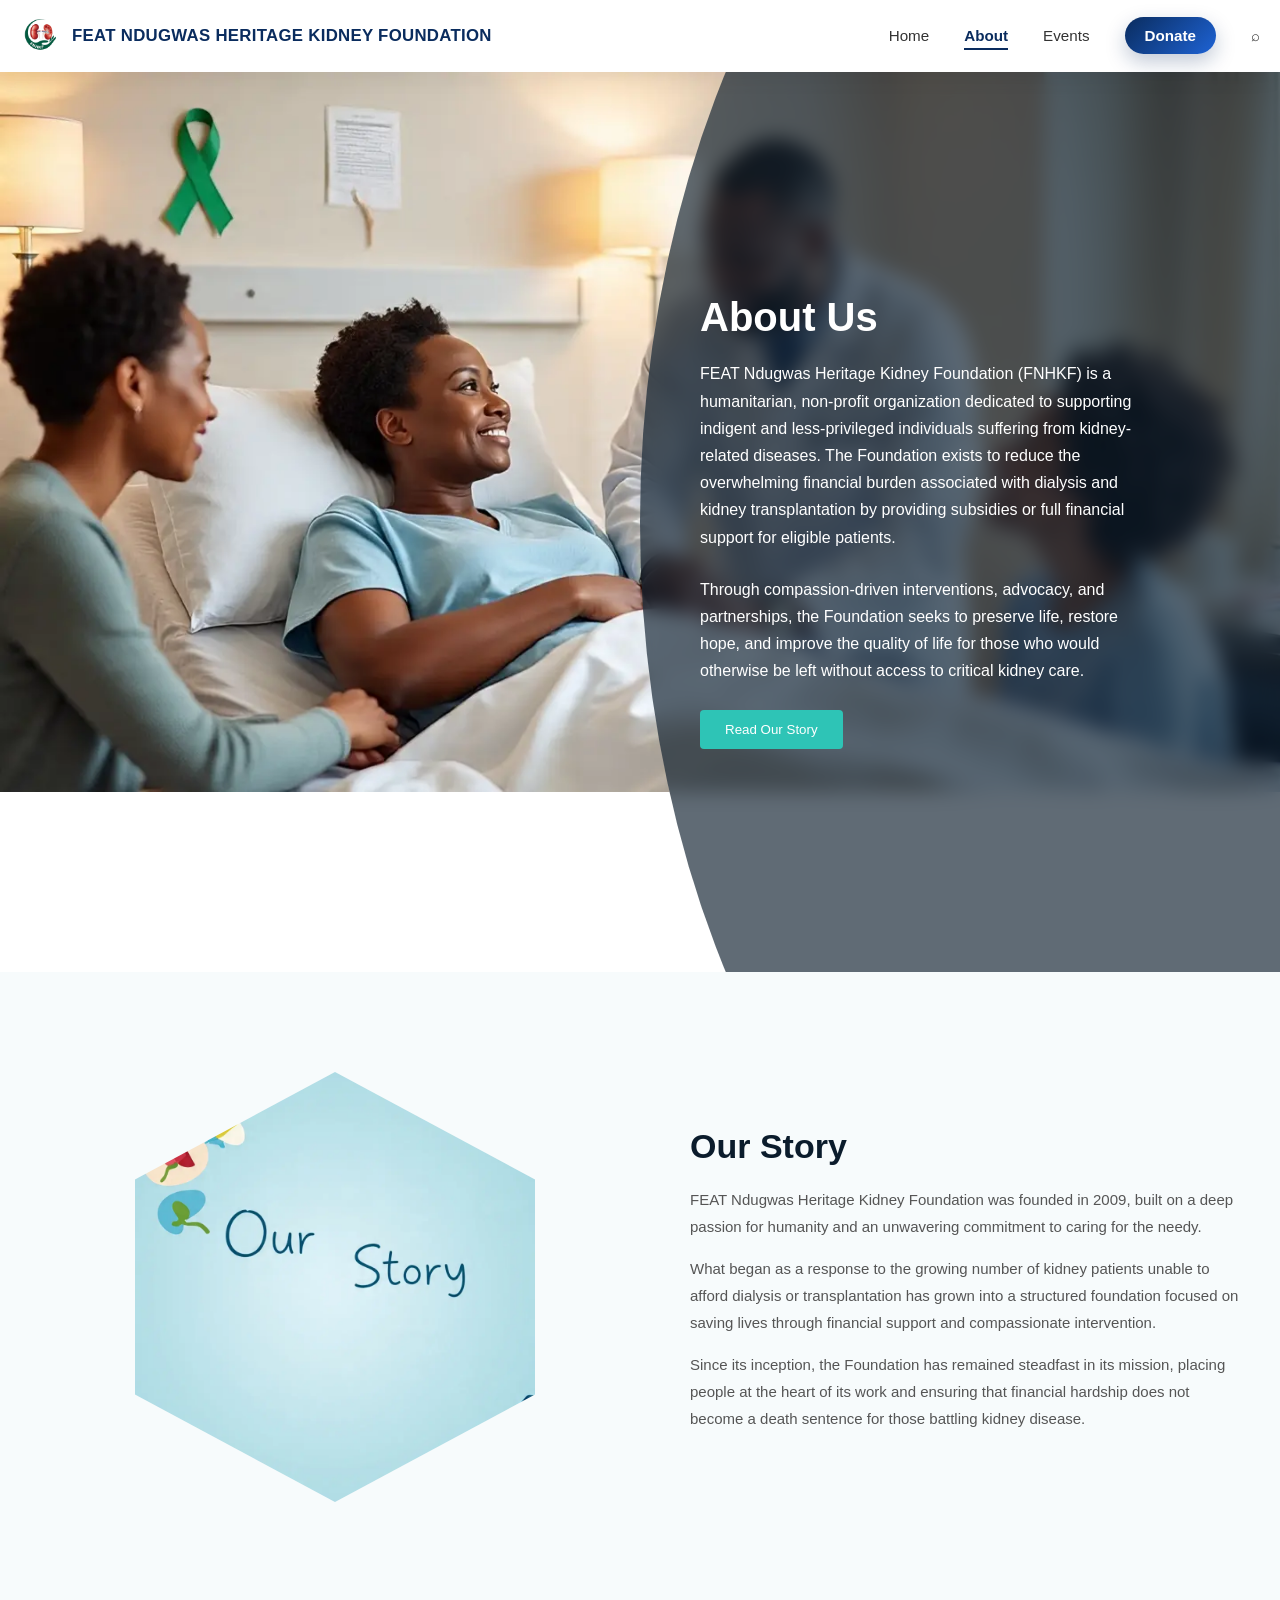
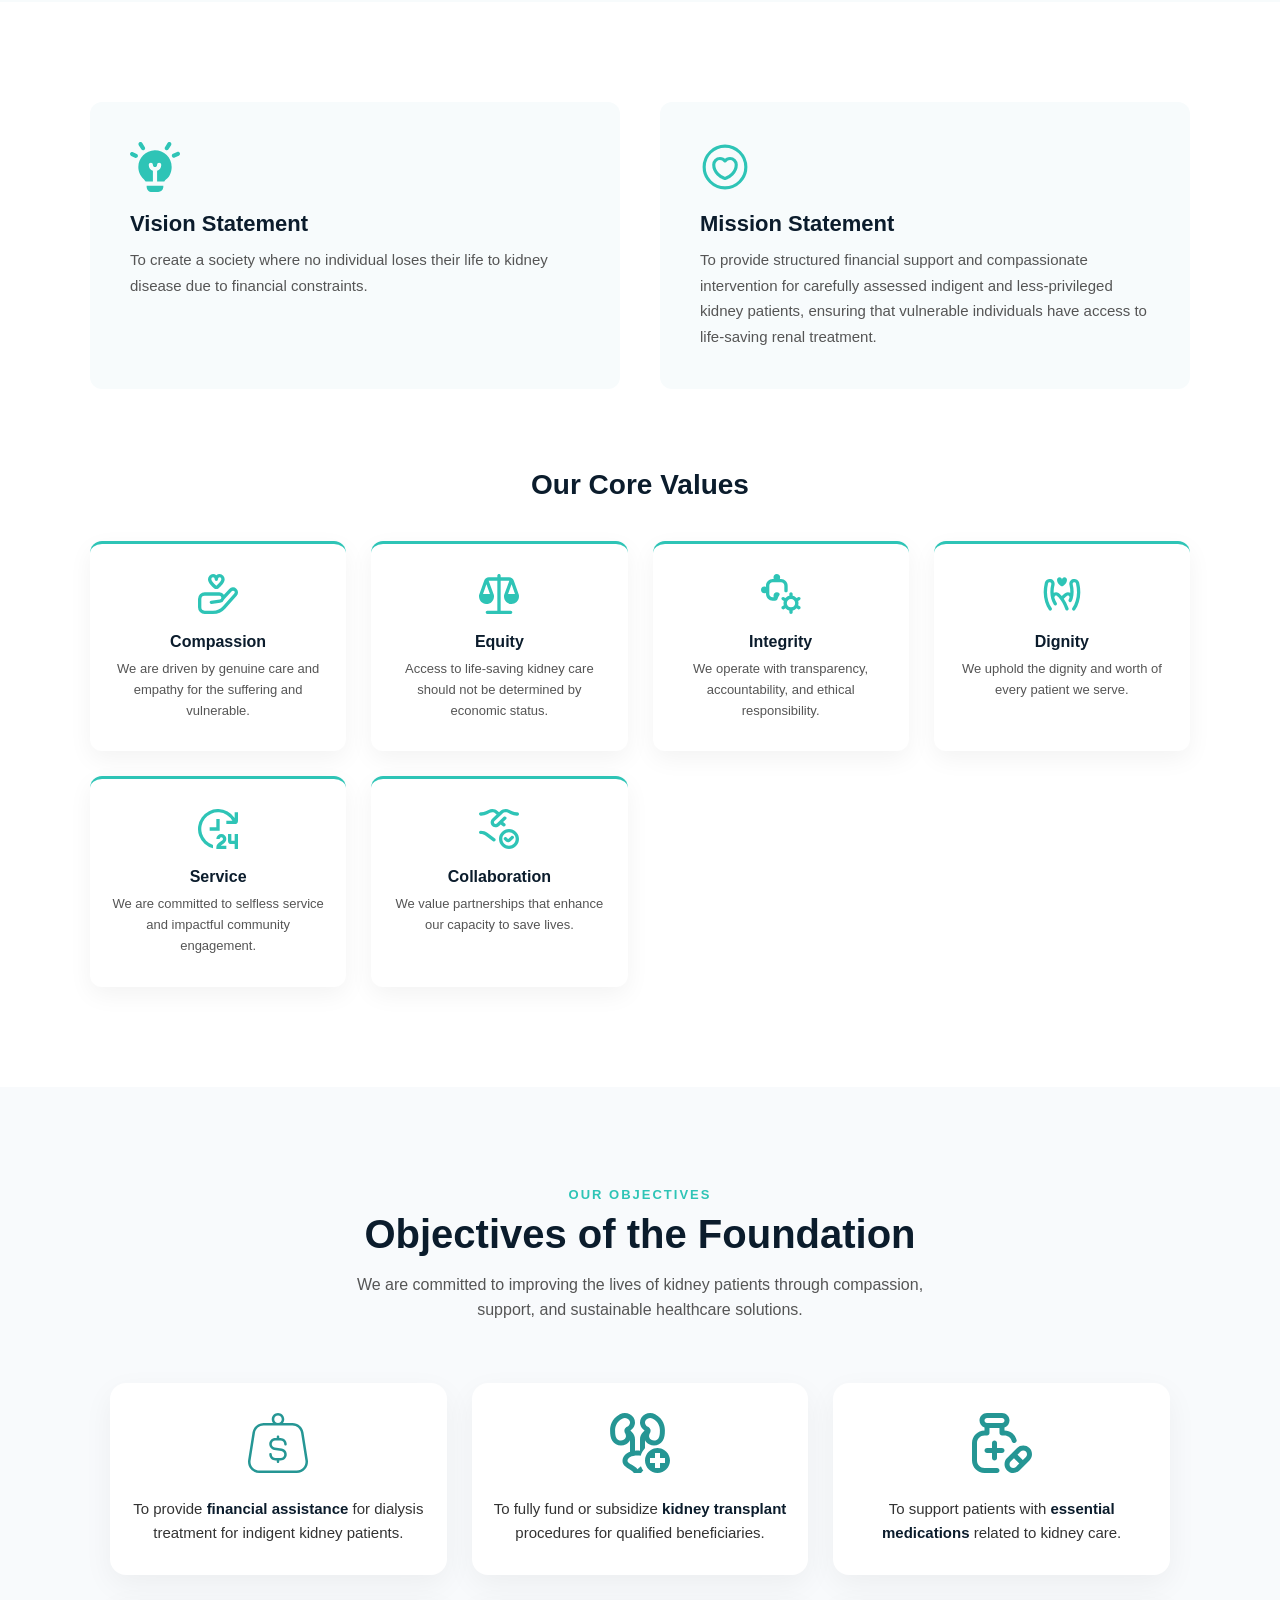
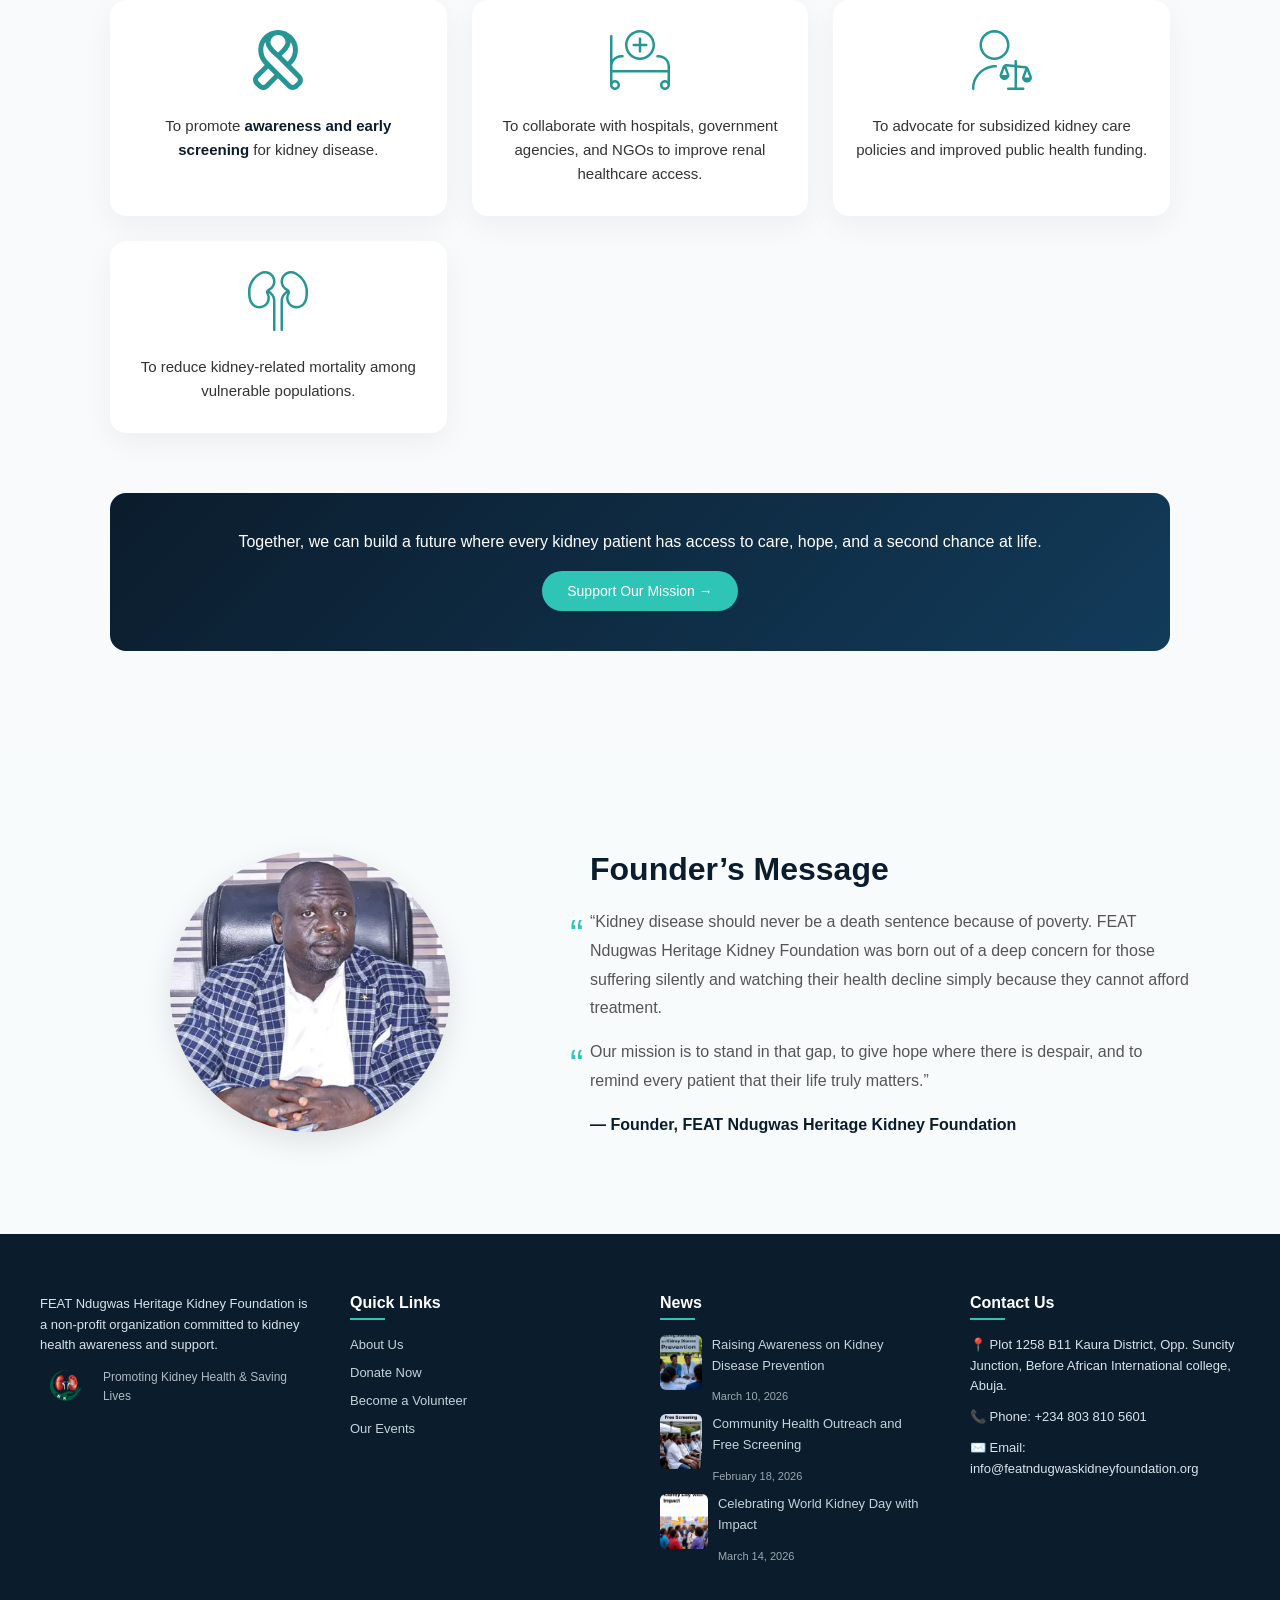
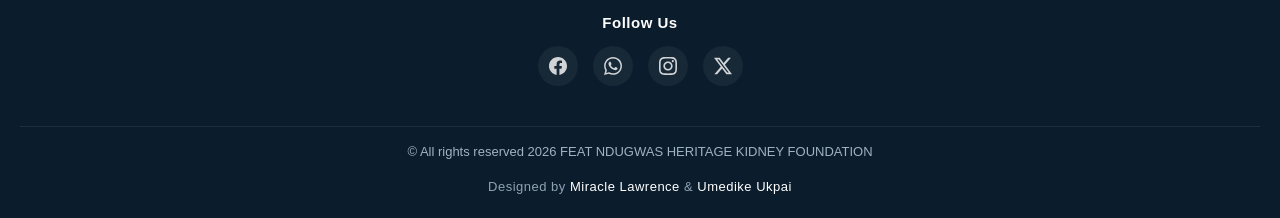
==== about.html @ 1a220aab "First batch of project completed" ====
<!doctype html>
<html lang="en">
  <head>
    <meta charset="UTF-8" />
    <meta name="viewport" content="width=device-width, initial-scale=1.0" />
    <meta name="author" content="Miracle Lawrence" />
    <meta
      name="description"
      content="Learn about FEAT NDUGWAS Heritage Kidney Foundation, Abuja’s leading kidney health organization. Our mission, vision, and impact on kidney care."
    />

    <link rel="Icon" href="images/favicon.ico" />
    <link rel="stylesheet" href="css/main.css" />
    <script src="js/main.js" defer></script>
    <title>About Us - FEAT NDUGWAS HERITAGE KIDNEY FOUNDATION</title>
  </head>
  <body>
    <header>
      <nav class="navbar">
        <!-- Logo -->
        <!-- TOP ROW -->
        <div class="nav-top">
          <div class="logo">
            <a href="index.html"
              ><img
                src="images/logo.webp"
                alt="FEAT Ndugwas Heritage Kidney Foundation Logo"
            /></a>
            <span> FEAT NDUGWAS HERITAGE KIDNEY FOUNDATION</span>
          </div>

          <!-- Hamburger -->
          <button class="hamburger" id="hamburger" aria-label="Toggle Menu">
            <!-- Hamburger Icon -->
            <svg class="icon-menu" viewBox="0 0 24 24" width="26" height="26">
              <path
                d="M3 6h18M3 12h18M3 18h18"
                stroke="#0a2c5e"
                stroke-width="2"
                stroke-linecap="round"
              />
            </svg>

            <!-- Close Icon -->
            <svg class="icon-close" viewBox="0 0 24 24" width="26" height="26">
              <path
                d="M6 6l12 12M18 6l-12 12"
                stroke="#0a2c5e"
                stroke-width="2"
                stroke-linecap="round"
              />
            </svg>

            <span class="menu-text">MENU</span>
          </button>
        </div>

        <!-- Nav Links -->
        <ul class="nav-links" id="navLinks">
          <li><a href="index.html">Home</a></li>
          <li><a href="about.html">About</a></li>
          <li><a href="events.html">Events</a></li>
          <li><a href="donate.html" class="donate-btn">Donate</a></li>
          <li><a href="#" id="searchToggle">⌕</a></li>
        </ul>
        <div class="search-box" id="searchBox">
          <input
            type="text"
            id="desktopSearchInput"
            placeholder="Search services..."
          />
          <div class="search-results" id="desktopSearchResults"></div>
        </div>
      </nav>
      <!-- Mobile search -->
      <div class="mobile-search">
        <input type="text" placeholder="Search..." />
      </div>
    </header>
    <main>
      <section class="about-hero">
        <!-- IMAGE -->
        <div class="about-hero-image">
          <img src="images/about.webp" alt="Kidney care support" />
        </div>

        <!-- TEXT -->
        <div class="about-hero-text">
          <div class="content">
            <h2>About Us</h2>
            <p>
              FEAT Ndugwas Heritage Kidney Foundation (FNHKF) is a humanitarian,
              non-profit organization dedicated to supporting indigent and
              less-privileged individuals suffering from kidney-related
              diseases. The Foundation exists to reduce the overwhelming
              financial burden associated with dialysis and kidney
              transplantation by providing subsidies or full financial support
              for eligible patients.
            </p>

            <p>
              Through compassion-driven interventions, advocacy, and
              partnerships, the Foundation seeks to preserve life, restore hope,
              and improve the quality of life for those who would otherwise be
              left without access to critical kidney care.
            </p>
            <a href="about.html#our-story"
              ><button class="story-btn">Read Our Story</button></a
            >
          </div>
        </div>
      </section>

      <section class="our-story" id="our-story">
        <div class="story-container">
          <!-- IMAGE -->
          <div class="story-image">
            <div class="hexagon">
              <img src="images/story.webp" alt="Kidney care support story" />
            </div>
          </div>

          <!-- TEXT -->
          <div class="story-text">
            <h2>Our Story</h2>
            <p>
              FEAT Ndugwas Heritage Kidney Foundation was founded in 2009, built
              on a deep passion for humanity and an unwavering commitment to
              caring for the needy.
            </p>
            <p>
              What began as a response to the growing number of kidney patients
              unable to afford dialysis or transplantation has grown into a
              structured foundation focused on saving lives through financial
              support and compassionate intervention.
            </p>
            <p>
              Since its inception, the Foundation has remained steadfast in its
              mission, placing people at the heart of its work and ensuring that
              financial hardship does not become a death sentence for those
              battling kidney disease.
            </p>
          </div>
        </div>
      </section>

      <section class="vmc-section">
        <div class="vmc-container">
          <!-- VISION -->
          <div class="vmc-card">
            <img src="images/vision.svg" alt="Vision Icon" />
            <h3>Vision Statement</h3>
            <p>
              To create a society where no individual loses their life to kidney
              disease due to financial constraints.
            </p>
          </div>

          <!-- MISSION -->
          <div class="vmc-card">
            <img src="images/mission-icon.svg" alt="Mission Icon" />
            <h3>Mission Statement</h3>
            <p>
              To provide structured financial support and compassionate
              intervention for carefully assessed indigent and less-privileged
              kidney patients, ensuring that vulnerable individuals have access
              to life-saving renal treatment.
            </p>
          </div>
        </div>

        <!-- CORE VALUES -->
        <div class="core-values">
          <h3>Our Core Values</h3>

          <div class="values-grid">
            <div class="value-item">
              <img src="images/compassion.svg" alt="compassionate image" />
              <h4>Compassion</h4>
              <p>
                We are driven by genuine care and empathy for the suffering and
                vulnerable.
              </p>
            </div>

            <div class="value-item">
              <img src="images/equality.svg" alt="equity image" />
              <h4>Equity</h4>
              <p>
                Access to life-saving kidney care should not be determined by
                economic status.
              </p>
            </div>

            <div class="value-item">
              <img src="images/integrity.svg" alt="integrity image" />
              <h4>Integrity</h4>
              <p>
                We operate with transparency, accountability, and ethical
                responsibility.
              </p>
            </div>

            <div class="value-item">
              <img src="images/dignity.svg" alt="dignity image" />
              <h4>Dignity</h4>
              <p>We uphold the dignity and worth of every patient we serve.</p>
            </div>

            <div class="value-item">
              <img src="images/service.svg" alt="service image" />
              <h4>Service</h4>
              <p>
                We are committed to selfless service and impactful community
                engagement.
              </p>
            </div>

            <div class="value-item">
              <img src="images/trust-alt.svg" alt="value image" />
              <h4>Collaboration</h4>
              <p>
                We value partnerships that enhance our capacity to save lives.
              </p>
            </div>
          </div>
        </div>
      </section>

      <section class="objectives-section" id="objectives">
        <div class="container">
          <div class="section-header">
            <p class="subtitle">OUR OBJECTIVES</p>
            <h2>Objectives of the Foundation</h2>
            <p class="description">
              We are committed to improving the lives of kidney patients through
              compassion, support, and sustainable healthcare solutions.
            </p>
          </div>

          <div class="objectives-grid">
            <div class="objective-card">
              <img src="images/debt.svg" alt="financial image" />
              <p>
                To provide <strong>financial assistance</strong> for dialysis
                treatment for indigent kidney patients.
              </p>
            </div>

            <div class="objective-card">
              <img src="images/urology.svg" alt="transplant image" />
              <p>
                To fully fund or subsidize
                <strong>kidney transplant</strong> procedures for qualified
                beneficiaries.
              </p>
            </div>

            <div class="objective-card">
              <img src="images/medication.svg" alt="medication image" />
              <p>
                To support patients with
                <strong>essential medications</strong> related to kidney care.
              </p>
            </div>

            <div class="objective-card">
              <img src="images/awareness.svg" alt="awareness image" />
              <p>
                To promote <strong>awareness and early screening</strong> for
                kidney disease.
              </p>
            </div>

            <div class="objective-card">
              <img src="images/hospital-bed.svg" alt="collaboration image" />
              <p>
                To collaborate with hospitals, government agencies, and NGOs to
                improve renal healthcare access.
              </p>
            </div>

            <div class="objective-card">
              <img src="images/lawyer-man.svg" alt="advocacy image" />
              <p>
                To advocate for subsidized kidney care policies and improved
                public health funding.
              </p>
            </div>

            <div class="objective-card">
              <img src="images/kidneys.svg" alt="impact image" />
              <p>
                To reduce kidney-related mortality among vulnerable populations.
              </p>
            </div>
          </div>

          <div class="objectives-cta">
            <p>
              Together, we can build a future where every kidney patient has
              access to care, hope, and a second chance at life.
            </p>
            <a href="donate.html" class="cta-btn">Support Our Mission →</a>
          </div>
        </div>
      </section>

      <section class="founder-section" id="founder-message">
        <div class="founder-container">
          <!-- IMAGE -->
          <div class="founder-image">
            <img
              src="images/simon-tada.webp"
              alt="Founder of FEAT Ndugwas Foundation"
            />
          </div>

          <!-- TEXT -->
          <div class="founder-text">
            <h2>Founder’s Message</h2>

            <p class="quote">
              “Kidney disease should never be a death sentence because of
              poverty. FEAT Ndugwas Heritage Kidney Foundation was born out of a
              deep concern for those suffering silently and watching their
              health decline simply because they cannot afford treatment.
            </p>

            <p class="quote">
              Our mission is to stand in that gap, to give hope where there is
              despair, and to remind every patient that their life truly
              matters.”
            </p>

            <span class="founder-name">
              — Founder, FEAT Ndugwas Heritage Kidney Foundation
            </span>
          </div>
        </div>
      </section>
    </main>
    <div class="overlay" id="overlay"></div>
    <footer class="footer">
      <div class="footer-container">
        <!-- Left Section -->
        <div class="footer-section">
          <p>
            FEAT Ndugwas Heritage Kidney Foundation is a non-profit organization
            committed to kidney health awareness and support.
          </p>
          <div class="logo">
            <img
              src="images/logo.webp"
              alt="FEAT Ndugwas Heritage Kidney Foundation Logo"
            />
            <p>Promoting Kidney Health & Saving Lives</p>
          </div>
        </div>

        <!-- Quick Links -->
        <div class="footer-section">
          <h4>Quick Links</h4>
          <ul>
            <li><a href="about.html">About Us</a></li>
            <li><a href="donate.html">Donate Now</a></li>
            <li><a href="events.html#volunteer-section">Become a Volunteer</a></li>
            <li><a href="events.html">Our Events</a></li>
          </ul>
        </div>

        <!-- News -->
        <div class="footer-section">
          <h4>News</h4>
          <ul class="news-list">
            <li>
              <img src="images/news1.webp" alt="Kidney Awareness Campaign" />
              <div>
                <p>
                  <a href="#">Raising Awareness on Kidney Disease Prevention</a>
                </p>
                <span>March 10, 2026</span>
              </div>
            </li>
            <li>
              <img src="images/news2.webp" alt="Health Outreach" />
              <div>
                <p>
                  <a href="#">Community Health Outreach and Free Screening</a>
                </p>
                <span>February 18, 2026</span>
              </div>
            </li>
            <li>
              <img src="images/news3.webp" alt="World Kidney Day" />
              <div>
                <p><a href="#">Celebrating World Kidney Day with Impact</a></p>
                <span>March 14, 2026</span>
              </div>
            </li>
          </ul>
        </div>

        <!-- Contact Us -->
        <div class="footer-section">
          <h4>Contact Us</h4>
          <p>
            📍 Plot 1258 B11 Kaura District, Opp. Suncity Junction, Before
            African International college, Abuja.
          </p>
          <p>📞 Phone: +234 803 810 5601</p>
          <p>✉️ Email: info@featndugwaskidneyfoundation.org</p>
        </div>
      </div>

      <div class="footer-social">
        <h4>Follow Us</h4>
        <div class="social-icons">
          <a href="#" target="_blank" aria-label="Facebook">
            <img src="images/facebook.svg" alt="Facebook" />
          </a>
          <a href="#" target="_blank" aria-label="WhatsApp">
            <img src="images/whatsapp.svg" alt="WhatsApp" />
          </a>
          <a href="#" target="_blank" aria-label="Instagram">
            <img src="images/instagram.svg" alt="Instagram" />
          </a>
          <a href="#" target="_blank" aria-label="X">
            <img src="images/x.svg" alt="X (Twitter)" />
          </a>
        </div>
      </div>

      <div class="footer-bottom">
        <p>
          © All rights reserved 2026 FEAT NDUGWAS HERITAGE KIDNEY FOUNDATION
        </p>
      </div>
      <div class="designer">
        <p>
          Designed by
          <span>Miracle Lawrence</span> &
          <span>Umedike Ukpai</span>
        </p>
      </div>
    </footer>
  </body>
</html>
---- css/main.css ----
/* RESET */
* {
  margin: 0;
  padding: 0;
  box-sizing: border-box;
  font-family: "Segoe UI", sans-serif;
}
html, body {
  overflow-x: hidden;
}
/* NAVBAR */
.navbar {
  position: sticky;
  top: 0;
  z-index: 1000;
  background: rgba(255, 255, 255, 0.9);
  -webkit-backdrop-filter: blur(14px);
  backdrop-filter: blur(14px);
  box-shadow: 0 4px 25px rgba(0, 0, 0, 0.06);
  display: flex;
  flex-direction: column;
  padding: 15px 20px;
  justify-content: space-between;
}

/* TOP ROW */
.nav-top {
  display: flex;
  justify-content: space-between;
  align-items: center;
}

.navbar.shrink {
  padding: 10px 20px;
  box-shadow: 0 2px 15px rgba(0, 0, 0, 0.08);
}

/* LOGO */
.logo {
  display: flex;
  align-items: center;
  gap: 10px;
}

.logo img {
  width: 42px;
  height: 42px;
  object-fit: contain;
  display: block;
  border-radius: 10px;
}

.logo span {
  display: flex;
  align-items: center;
  height: 42px;
  line-height: 1;
  font-weight: 600;
  color: #0a2c5e;
  font-size: 1.05rem;
  letter-spacing: 0.3px;
}

/* NAV LINKS */
.nav-links {
  display: flex;
  list-style: none;
  gap: 35px;
  align-items: center;
  transition: right 0.4s cubic-bezier(0.77, 0, 0.175, 1);
}

.nav-links a.active {
  color: #0a2c5e;
  font-weight: 600;
}

.nav-links a.active::after {
  width: 100%;
}

/* DESKTOP CENTERING */
@media (min-width: 1024px) {
  .navbar {
    flex-direction: row; /* 🔥 make it horizontal */
    align-items: center;
    justify-content: space-between;
  }

  /* Remove nav-top wrapper effect */
  .nav-top {
    display: contents;
  }

  .nav-links {
    margin-left: auto; /* push to right */
  }
}

.nav-links a {
  text-decoration: none;
  color: #333;
  font-size: 0.95rem;
  position: relative;
  transition: 0.3s;
}

/* Hover underline */
.nav-links a::after {
  content: "";
  width: 0;
  height: 2px;
  background: #0a2c5e;
  position: absolute;
  left: 0;
  bottom: -6px;
  transition: 0.3s;
}

.nav-links a:hover::after {
  width: 100%;
}

/* DONATE BUTTON */
.donate-btn {
  background: linear-gradient(135deg, #0a2c5e, #1e63d5);
  color: white !important;
  padding: 10px 20px;
  border-radius: 30px;
  font-weight: 600;
  box-shadow: 0 8px 20px rgba(10, 44, 94, 0.25);
}

.donate-btn:hover {
  transform: translateY(-2px);
}

/* DESKTOP SEARCH BOX */
.search-box {
  position: absolute;
  top: 70px;
  right: 20px;
  width: 0;
  overflow: hidden;
  transition: 0.3s ease;
}

.search-box input {
  width: 260px;
  padding: 12px 15px;
  border-radius: 25px;
  border: none;
  outline: none;
  box-shadow: 0 5px 20px rgba(0, 0, 0, 0.1);
}

/* ACTIVE */
.search-box.active {
  width: 270px;
}

.search-box input:focus,
.mobile-search input:focus {
  box-shadow: 0 0 0 3px rgba(30, 99, 213, 0.15);
}

/* HAMBURGER */
/* HAMBURGER BUTTON */
.hamburger {
  display: none;
  align-items: center;
  gap: 8px;
  background: none;
  border: none;
  cursor: pointer;
}

/* Icons */
.icon-close {
  display: none;
}

/* Toggle icons */
.hamburger.active .icon-menu {
  display: none;
}

.hamburger.active .icon-close {
  display: block;
}

/* MENU TEXT */
.menu-text {
  font-size: 0.8rem;
  font-weight: 600;
  color: #0a2c5e;
  letter-spacing: 1px;
}

.icon-menu,
.icon-close {
  transition:
    opacity 0.3s ease,
    transform 0.3s ease;
}

.hamburger.active .icon-close {
  transform: rotate(90deg);
}

/* MOBILE SEARCH */
.mobile-search {
  display: none;
  width: 100%;
  padding: 10px 20px;
  background: white;
}

.mobile-search input {
  width: 100%;
  padding: 12px 15px;
  border-radius: 25px;
  border: none;
  outline: none;
  box-shadow: 0 5px 15px rgba(0, 0, 0, 0.08);
}

/* SEARCH RESULTS */
.search-results {
  margin-top: 8px;
  background: white;
  border-radius: 10px;
  box-shadow: 0 10px 25px rgba(0, 0, 0, 0.1);
  overflow: hidden;
  display: none;
}

.search-results div {
  padding: 10px;
  cursor: pointer;
}

.search-results div:hover {
  background: #f2f6ff;
}

/* OVERLAY */
.overlay {
  position: fixed;
  top: 0;
  left: 0;
  width: 100%;
  height: 100%;
  background: rgba(0, 0, 0, 0.3);
  -webkit-backdrop-filter: blur(5px);
  backdrop-filter: blur(5px);
  opacity: 0;
  visibility: hidden;
  transition: 0.3s;
  z-index: 900;
}

.overlay.active {
  opacity: 1;
  visibility: visible;
}

/* FOOTER BASE */
.footer {
  background: #0b1c2c; /* deep navy */
  color: #d9e3ea;
  padding: 60px 20px 20px;
  font-family: "Segoe UI", Tahoma, sans-serif;
}

.footer-container {
  display: grid;
  grid-template-columns: repeat(auto-fit, minmax(220px, 1fr));
  gap: 40px;
  max-width: 1200px;
  margin: auto;
}

/* SECTION TITLES */
.footer-section h4 {
  font-size: 16px;
  margin-bottom: 15px;
  color: #ffffff;
  position: relative;
}

.footer-section h4::after {
  content: "";
  display: block;
  width: 35px;
  height: 2px;
  background: #2ec4b6; /* accent */
  margin-top: 6px;
}

/* LOGO AREA */
.footer .logo img {
  width: 55px;
  margin-bottom: 10px;
}

.footer .logo h3 {
  font-size: 14px;
  margin: 5px 0;
  color: #ffffff;
}

.footer .logo p {
  font-size: 12px;
  opacity: 0.8;
}

/* TEXT */
.footer p {
  font-size: 13px;
  line-height: 1.6;
}

/* LINKS */
.footer ul {
  list-style: none;
  padding: 0;
}

.footer ul li {
  margin-bottom: 10px;
}

.footer ul li a {
  text-decoration: none;
  color: #c7d3db;
  font-size: 13px;
  transition: 0.3s ease;
}

.footer ul li a:hover {
  color: #2ec4b6;
  padding-left: 5px;
}

/* NEWS */
.news-list li {
  display: flex;
  gap: 10px;
  margin-bottom: 15px;
}

.news-list img {
  width: 55px;
  height: 55px;
  object-fit: cover;
  border-radius: 6px;
}

.news-list p {
  font-size: 13px;
  margin: 0;
}

.news-list span {
  font-size: 11px;
  opacity: 0.7;
}

/* CONTACT */
.footer-section p {
  margin-bottom: 10px;
}

/* BOTTOM BAR */
.footer-bottom {
  border-top: 1px solid rgba(255, 255, 255, 0.08);
  margin-top: 40px;
  padding-top: 15px;
  text-align: center;
  font-size: 12px;
  color: #9fb3c3;
}

.designer {
  text-align: center;
  margin-top: 15px;
  font-size: 12px;
  color: #8fa3b5;
  letter-spacing: 0.5px;
}

.designer p {
  margin: 0;
}

.designer span {
  color: #ffffff;
  font-weight: 500;
}

/* subtle hover effect */
.designer span:hover {
  color: #2ec4b6;
  cursor: pointer;
  transition: 0.3s ease;
}

/* SOCIAL SECTION */
.footer-social {
  text-align: center;
  margin-top: 40px;
}

.footer-social h4 {
  color: #ffffff;
  font-size: 15px;
  margin-bottom: 15px;
  letter-spacing: 0.5px;
}

/* ICONS CONTAINER */
.social-icons {
  display: flex;
  justify-content: center;
  gap: 15px;
}

/* ICON STYLE */
.social-icons a {
  width: 40px;
  height: 40px;
  background: rgba(255, 255, 255, 0.05);
  border-radius: 50%;
  display: flex;
  align-items: center;
  justify-content: center;
  transition: all 0.3s ease;
}

/* SVG IMAGE */
.social-icons img {
  width: 18px;
  height: 18px;
  opacity: 0.8;
}

/* HOVER EFFECT (premium feel) */
.social-icons a:hover {
  background: #2ec4b6;
  transform: translateY(-3px);
}

.social-icons a:hover img {
  opacity: 1;
  filter: brightness(0) invert(1); /* makes SVG white on hover */
}

/* HERO BASE */
.hero {
  height: 100vh;
  position: relative;
  overflow: hidden;
}

/* SLIDES */
.hero-slide {
  position: absolute;
  width: 100%;
  height: 100%;
  background-size: cover;
  background-position: center;
  opacity: 0;
  transition: opacity 1s ease-in-out;
}

/* DARK OVERLAY (important for readability) */
.hero-slide::before {
  content: "";
  position: absolute;
  inset: 0;
  background: rgba(0, 0, 0, 0.45);
}

/* ACTIVE SLIDE */
.hero-slide.active {
  opacity: 1;
  z-index: 1;
}

/* CONTENT */
.hero-content {
  position: absolute;
  bottom: 20%;
  left: 8%;
  color: #fff;
  max-width: 500px;
  z-index: 2;
  opacity: 0;
  transform: translateY(20px);
}

/* ACTIVE TRIGGER */
.hero-slide.active .hero-content {
  opacity: 1;
  transform: translate(0, 0);
  transition: all 0.8s ease;
}

/* VARIATIONS */

/* Fade Up */
.fade-up {
  transform: translateY(40px);
}

/* Slide from Left */
.slide-left {
  transform: translateX(-60px);
}

/* Slide from Right */
.slide-right {
  transform: translateX(60px);
}

/* Fade Down */
.fade-down {
  transform: translateY(-40px);
}

/* Zoom In */
.zoom-in {
  transform: scale(0.8);
}

.hero-content h1 {
  font-size: 40px;
  margin-bottom: 10px;
  transition-delay: 0.2s;
}

.hero-content p {
  font-size: 16px;
  margin-bottom: 20px;
  transition-delay: 0.2s;
}

.hero-content a {
   transition-delay: 0.2s;
}

/* BUTTON */
.btn-primary {
  background: #2ec4b6;
  color: #fff;
  padding: 12px 25px;
  text-decoration: none;
  border-radius: 4px;
  font-size: 14px;
  transition: 0.3s;
}

.btn-primary:hover {
  background: #26a69a;
}

/* PROBLEM SECTION */
.problem {
  padding: 80px 20px;
  text-align: center;
  background: #f7fbfc;
}

.problem h2 {
  font-size: 32px;
  margin-bottom: 15px;
}

.problem p {
  max-width: 700px;
  margin: auto;
  font-size: 16px;
  line-height: 1.7;
  color: #555;
}


/* IMPACT SECTION */
.impact {
  padding: 60px 20px;
  background: #ffffff;
}

.impact .container {
  display: flex;
  justify-content: center;
  gap: 40px;
  flex-wrap: wrap;
}

.impact-box {
  text-align: center;
}

.impact-box h3 {
  font-size: 28px;
  color: #2ec4b6;
}

.impact-box p {
  font-size: 14px;
  color: #666;
}

/* FOUNDATION SECTION */

.about-foundation {
  padding: 80px 20px;
  background: #f7fbfc;
  text-align: center;
}

.about-foundation p {
  max-width: 700px;
  margin: auto;
  line-height: 1.7;
  color: #555;
}

/* CASES SECTION */
/* CASE SECTION */
.cases {
  padding: 100px 20px;
  text-align: center;
}

/* GRID */
.case-grid {
  display: grid;
  grid-template-columns: repeat(auto-fit, minmax(260px, 1fr));
  gap: 30px;
  margin-top: 40px;
}

/* GLASS CARD */
.case-card {
  background: rgba(255, 255, 255, 0.08);
  -webkit-backdrop-filter: blur(12px);
  backdrop-filter: blur(12px);
  border-radius: 12px;
  border: 1px solid rgba(255,255,255,0.15);
  overflow: hidden;
  padding-bottom: 20px;
  color: #fff;
  transition: all 0.3s ease;
}

/* HOVER EFFECT */
.case-card:hover {
  transform: translateY(-8px);
  box-shadow: 0 15px 35px rgba(0,0,0,0.3);
}

/* IMAGE */
.case-card img {
  width: 100%;
  height: 180px;
  object-fit: cover;
}

/* TEXT */
.case-card h3 {
  margin: 15px;
  font-size: 18px;
}

.case-card p {
  margin: 0 15px 10px;
  font-size: 14px;
  opacity: 0.9;
}

/* PROGRESS BAR */
.progress-bar {
  height: 6px;
  background: rgba(255,255,255,0.2);
  margin: 10px 15px;
  border-radius: 5px;
  overflow: hidden;
}

.progress {
  height: 100%;
  background: #2ec4b6;
  border-radius: 5px;
}

/* AMOUNT */
.amount {
  font-size: 13px;
  margin: 10px 15px;
}

/* BUTTON */
.case-card .btn-primary {
  display: inline-block;
  margin: 10px 15px;
}

.cta {
  padding: 70px 20px;
  text-align: center;
  background: #0b1c2c;
  color: #fff;
}

.cta h2 {
  font-size: 28px;
  margin-bottom: 10px;
}

.cta p {
  margin-bottom: 20px;
}

/* BACKGROUND WRAPPER */
.parallax-bg {
  background: url("../images/parallax-bg.webp") center/cover no-repeat fixed;
  position: relative;
}

/* OPTIONAL DARK OVERLAY (very important for readability) */
.parallax-bg::before {
  content: "";
  position: absolute;
  inset: 0;
  background: rgba(11, 28, 44, 0.75); /* matches your theme */
  z-index: 0;
}

/* MAKE CONTENT ABOVE OVERLAY */
.parallax-bg section {
  position: relative;
  z-index: 1;
  background: transparent;
  color: #fff;
}

/* IMPROVE TEXT VISIBILITY */
.parallax-bg p {
  color: #d9e3ea;
}







/* FULL HERO */
.about-hero {
  position: relative;
  height: 100vh;
  overflow: hidden;
}

/* IMAGE */
.about-hero-image img {
  width: 100%;
  height: 100%;
  object-fit: cover;
}

/* TEXT SIDE */
.about-hero-text {
  position: absolute;
  top: 0;
  right: 0;
  width: 50%;
  height: 100%;

  display: flex;
  align-items: center;
  padding: 60px;

  /* transparent overlay */
  background: rgba(11, 28, 44, 0.65);
  -webkit-backdrop-filter: blur(10px);
  backdrop-filter: blur(10px);

  color: #fff;

  /* CURVED EDGE 🔥 */
  clip-path: ellipse(100% 100% at 100% 50%);
}

/* CONTENT */
.about-hero-text .content {
  max-width: 450px;
}

.about-hero-text h2 {
  font-size: 40px;
  margin-bottom: 20px;
}

.about-hero-text p {
  font-size: 16px;
  line-height: 1.7;
  margin-bottom: 25px;
}

/* BUTTON */
.story-btn {
  background: #2ec4b6;
  border: none;
  padding: 12px 25px;
  color: #fff;
  border-radius: 4px;
  cursor: pointer;
  transition: 0.3s ease;
}

.story-btn:hover {
  background: #26a69a;
  transform: translateY(-2px);
}

/* SECTION */
.our-story {
  padding: 100px 20px;
  background: #f7fbfc;
}

/* CONTAINER */
.story-container {
  max-width: 1200px;
  margin: auto;
  display: flex;
  align-items: center;
  gap: 60px;
  flex-wrap: wrap;
}

/* IMAGE SIDE */
.story-image {
  flex: 1;
  display: flex;
  justify-content: center;
}

/* HEXAGON SHAPE */
.hexagon {
  width: 500px;
  height: 430px;
  position: relative;
  clip-path: polygon(
    50% 0%, 
    90% 25%, 
    90% 75%, 
    50% 100%, 
    10% 75%, 
    10% 25%
  );
  overflow: hidden;
  transition: 0.4s ease;
}

/* IMAGE */
.hexagon img {
  width: 100%;
  height: 100%;
  object-fit: cover;
}

/* HOVER EFFECT */
.hexagon:hover {
  transform: scale(1.05) rotate(1deg);
}

/* TEXT SIDE */
.story-text {
  flex: 1;
  max-width: 550px;
}

.story-text h2 {
  font-size: 34px;
  margin-bottom: 20px;
  color: #0b1c2c;
}

.story-text p {
  font-size: 15px;
  line-height: 1.8;
  color: #555;
  margin-bottom: 15px;
}




/* SECTION */
.vmc-section {
  padding: 100px 20px;
  background: #ffffff;
}

/* TOP (VISION + MISSION) */
.vmc-container {
  display: grid;
  grid-template-columns: repeat(2, 1fr);
  gap: 40px;
  max-width: 1100px;
  margin: auto;
}

/* CARD */
.vmc-card {
  background: #f7fbfc;
  padding: 40px;
  border-radius: 12px;
  text-align: left;
  transition: 0.3s ease;
}

.vmc-card:hover {
  transform: translateY(-5px);
}

.vmc-card img {
  width: 50px;
  margin-bottom: 15px;
}

.vmc-card h3 {
  font-size: 22px;
  margin-bottom: 10px;
  color: #0b1c2c;
}

.vmc-card p {
  font-size: 15px;
  line-height: 1.7;
  color: #555;
}

/* CORE VALUES SECTION */
.core-values {
  margin-top: 80px;
  text-align: center;
}

.core-values h3 {
  font-size: 28px;
  margin-bottom: 40px;
  color: #0b1c2c;
}

/* GRID */
.values-grid {
  display: grid;
  grid-template-columns: repeat(auto-fit, minmax(220px, 1fr));
  gap: 25px;
  max-width: 1100px;
  margin: auto;
}

/* VALUE CARD (SPECIAL DESIGN 🔥) */
.value-item {
  background: #ffffff;
  border-radius: 12px;
  padding: 30px 20px;
  text-align: center;

  /* premium effect */
  box-shadow: 0 8px 25px rgba(0,0,0,0.05);
  border-top: 3px solid #2ec4b6;

  transition: 0.3s ease;
}

.value-item:hover {
  transform: translateY(-6px);
  box-shadow: 0 12px 30px rgba(0,0,0,0.08);
}

/* ICON */
.value-item img {
  width: 40px;
  margin-bottom: 15px;
}



/* TEXT */
.value-item h4 {
  font-size: 16px;
  margin-bottom: 8px;
  color: #0b1c2c;
}

.value-item p {
  font-size: 13px;
  color: #555;
  line-height: 1.6;
}


/* SECTION */
.founder-section {
  padding: 100px 20px;
  background: #f7fbfc;
}

/* CONTAINER */
.founder-container {
  max-width: 1100px;
  margin: auto;
  display: flex;
  align-items: center;
  gap: 60px;
  flex-wrap: wrap;
}

/* IMAGE */
.founder-image {
  flex: 1;
  display: flex;
  justify-content: center;
}

.founder-image img {
  width: 280px;
  height: 280px;
  object-fit: cover;
  border-radius: 50%;
  box-shadow: 0 10px 30px rgba(0,0,0,0.1);
}

/* TEXT */
.founder-text {
  flex: 2;
  max-width: 600px;
  
}

.founder-text h2 {
  font-size: 32px;
  margin-bottom: 20px;
  color: #0b1c2c;
}

/* QUOTE STYLE */
.quote {
  font-size: 16px;
  line-height: 1.8;
  color: #555;
  margin-bottom: 15px;
  position: relative;
}

/* QUOTE DECORATION */
.quote::before {
  content: "“";
  font-size: 40px;
  color: #2ec4b6;
  position: absolute;
  left: -20px;
  top: -10px;
}

/* FOUNDER NAME */
.founder-name {
  display: block;
  margin-top: 20px;
  font-weight: 600;
  color: #0b1c2c;
}


/* SECTION */
.founder-teaser {
  position: relative;
  padding: 120px 20px; /* slightly increased for better effect */
  text-align: center;
  color: #fff;

  /* FIXED BACKGROUND */
  background: url("../images/founder-bg.webp") center/cover no-repeat;
  background-attachment: fixed;
}

/* DARK OVERLAY */
.founder-teaser::before {
  content: "";
  position: absolute;
  inset: 0;
  background: rgba(11, 28, 44, 0.7);
  z-index: 0;
}

/* CONTENT ABOVE OVERLAY */
.teaser-content {
  position: relative;
  z-index: 2;
}

/* QUOTE */
.teaser-quote {
  font-size: 22px; /* slightly bigger = more impact */
  font-style: italic;
  max-width: 700px;
  margin: 0 auto 20px;
  color: #fff;
  line-height: 1.7;
  position: relative;
}

/* QUOTE ICON */
.teaser-quote::before {
  content: "“";
  font-size: 50px;
  color: #2ec4b6;
  position: absolute;
  left: -25px;
  top: -15px;
}

/* LINK */
.teaser-link {
  font-size: 14px;
  color: #2ec4b6;
  text-decoration: none;
  font-weight: 500;
  transition: 0.3s ease;
}

.teaser-link:hover {
  text-decoration: underline;
  letter-spacing: 0.5px;
}



/* SECTION BASE */
.objectives-section {
  padding: 100px 20px;
  background: #f8fafc;
}

.container {
  max-width: 1200px;
  margin: auto;
}

/* HEADER */
.section-header {
  text-align: center;
  margin-bottom: 60px;
}

.subtitle {
  color: #2ec4b6;
  letter-spacing: 2px;
  font-size: 13px;
  font-weight: 600;
  margin-bottom: 10px;
}

.section-header h2 {
  font-size: 40px;
  color: #0b1c2c;
  margin-bottom: 15px;
}

.description {
  max-width: 600px;
  margin: auto;
  color: #555;
  font-size: 16px;
  line-height: 1.6;
}

/* GRID */
.objectives-grid {
  display: grid;
  grid-template-columns: repeat(auto-fit, minmax(250px, 1fr));
  gap: 25px;
}

/* CARD */
.objective-card {
  background: #ffffff;
  padding: 30px 20px;
  border-radius: 16px;
  text-align: center;
  transition: 0.3s ease;
  box-shadow: 0 10px 30px rgba(0,0,0,0.05);
  position: relative;
}

.objective-card:hover {
  transform: translateY(-8px);
  box-shadow: 0 15px 40px rgba(0,0,0,0.08);
}

/* ICON */
.objective-card img {
  width: 60px;
  margin-bottom: 20px;
  filter: brightness(0) saturate(100%) invert(42%) sepia(81%) saturate(340%) hue-rotate(130deg);
}

/* TEXT */
.objective-card p {
  font-size: 15px;
  color: #333;
  line-height: 1.6;
}

.objective-card strong {
  color: #0b1c2c;
}

/* CTA */
.objectives-cta {
  margin-top: 60px;
  background: linear-gradient(135deg, #0b1c2c, #123b5a);
  padding: 40px;
  border-radius: 16px;
  text-align: center;
  color: #fff;
}

.objectives-cta p {
  font-size: 16px;
  margin-bottom: 20px;
}

/* BUTTON */
.cta-btn {
  display: inline-block;
  background: #2ec4b6;
  color: #fff;
  padding: 12px 25px;
  border-radius: 30px;
  text-decoration: none;
  font-size: 14px;
  transition: 0.3s ease;
}

.cta-btn:hover {
  background: #25a99c;
  transform: translateY(-2px);
}






/* SECTION */
.objectives-preview {
  padding: 80px 20px;
  background: #ffffff;
  text-align: center;
}

/* HEADER */
.preview-header h2 {
  font-size: 32px;
  color: #fff;
  margin-bottom: 10px;
}

.preview-header p {
  max-width: 550px;
  margin: auto;
  color: #fffbfb;
  font-size: 15px;
  line-height: 1.6;
}

/* GRID */
.preview-grid {
  margin-top: 50px;
  display: grid;
  grid-template-columns: repeat(auto-fit, minmax(250px, 1fr));
  gap: 25px;
}

/* CARD */
.preview-card {
  background: #f8fafc;
  padding: 30px 20px;
  border-radius: 14px;
  transition: 0.4s ease;
  box-shadow: 0 10px 25px rgba(0,0,0,0.04);

  /* ANIMATION START */
  opacity: 0;
  transform: translateY(40px);
}

/* SHOW */
.preview-card.show {
  opacity: 1;
  transform: translateY(0);
}

/* HOVER */
.preview-card:hover {
  transform: translateY(-6px);
  box-shadow: 0 15px 35px rgba(0,0,0,0.08);
}

/* ICON */
.preview-card img {
  width: 55px;
  margin-bottom: 15px;
  filter: brightness(0) saturate(100%) invert(42%) sepia(81%) saturate(340%) hue-rotate(130deg);
}

/* TEXT */
.preview-card h4 {
  font-size: 18px;
  margin-bottom: 10px;
  color: #0b1c2c;
}

.preview-card p {
  font-size: 14px;
  color: #555;
}

/* CTA */
.preview-cta {
  margin-top: 40px;
}

.preview-btn {
  display: inline-block;
  padding: 12px 24px;
  background: #2ec4b6;
  color: #fff;
  border-radius: 30px;
  text-decoration: none;
  transition: 0.3s ease;
}

.preview-btn:hover {
  background: #25a99c;
}

.preview-card:nth-child(1) { transition-delay: 0.1s; }
.preview-card:nth-child(2) { transition-delay: 0.2s; }
.preview-card:nth-child(3) { transition-delay: 0.3s; }



/* =========================
   GLOBAL
========================= */
.container {
  max-width: 1100px;
  margin: auto;
  padding: 0 20px;
}

/* =========================
   HERO
========================= */
.donate-hero {
  height: 100vh;
  background:
    linear-gradient(rgba(11,28,44,0.8), rgba(11,28,44,0.8)),
    url("../images/donate.webp") center/cover no-repeat;
  display: flex;
  align-items: center;
  justify-content: center;
  text-align: center;
  color: #fff;
}

.donate-hero-content h1 {
  font-size: 52px;
  margin-bottom: 15px;
  letter-spacing: -1px;
}

.donate-hero-content p {
  max-width: 600px;
  margin: auto;
  font-size: 17px;
  line-height: 1.7;
  opacity: 0.9;
}

/* CTA BUTTON */
.give-btn {
  display: inline-block;
  margin-top: 25px;
  padding: 14px 32px;
  background: #2ec4b6;
  color: #fff;
  border-radius: 40px;
  text-decoration: none;
  font-weight: 500;
  transition: 0.3s ease;
}

.give-btn:hover {
  background: #25a99c;
  transform: translateY(-2px);
}

/* =========================
   IMPACT SECTION
========================= */
.donate-impact {
  padding: 80px 20px;
  text-align: center;
  background: #fff;
}

.donate-impact h2 {
  font-size: 34px;
  margin-bottom: 40px;
  color: #0b1c2c;
}

.impact-grid {
  display: grid;
  grid-template-columns: repeat(auto-fit, minmax(220px, 1fr));
  gap: 25px;
}

.impact-grid div {
  background: #f8fafc;
  padding: 30px;
  border-radius: 14px;
  box-shadow: 0 8px 20px rgba(0,0,0,0.04);
  transition: 0.3s ease;
}

.impact-grid div:hover {
  transform: translateY(-6px);
}

.impact-grid h3 {
  font-size: 28px;
  color: #2ec4b6;
  margin-bottom: 10px;
}

.impact-grid p {
  color: #555;
}

/* =========================
   DONATION OPTIONS
========================= */
.donation-options {
  padding: 70px 20px;
  text-align: center;
  background: #f8fafc;
}

.donation-options h2 {
  font-size: 30px;
  margin-bottom: 30px;
  color: #0b1c2c;
}

.amount-grid {
  display: grid;
  grid-template-columns: repeat(auto-fit, minmax(120px, 1fr));
  gap: 15px;
  max-width: 500px;
  margin: auto;
}

.amount-grid button {
  padding: 14px;
  border: none;
  border-radius: 30px;
  background: #fff;
  cursor: pointer;
  font-size: 15px;
  transition: 0.3s ease;
  box-shadow: 0 5px 15px rgba(0,0,0,0.05);
}

.amount-grid button:hover {
  background: #2ec4b6;
  color: #fff;
  transform: translateY(-2px);
}

/* =========================
   FORM
========================= */
.donate-form {
  padding: 80px 20px;
  text-align: center;
  background: #fff;
}

.donate-form h2 {
  font-size: 32px;
  margin-bottom: 30px;
  color: #0b1c2c;
}

form {
  max-width: 500px;
  margin: auto;
  background: #f8fafc;
  padding: 40px;
  border-radius: 16px;
  box-shadow: 0 10px 30px rgba(0,0,0,0.05);
}

.form-group {
  margin-bottom: 20px;
}

input {
  width: 100%;
  padding: 14px;
  border-radius: 8px;
  border: 1px solid #ddd;
  font-size: 14px;
  transition: 0.2s ease;
}

input:focus {
  border-color: #2ec4b6;
  outline: none;
}

.donate-section {
  padding: 100px 20px;
  background: linear-gradient(rgba(11,28,44,0.9), rgba(11,28,44,0.9)),
              url("../images/donate-bg.webp") center/cover no-repeat;
  text-align: center;
  color: #fff;
}

.donate-container {
  max-width: 600px;
  margin: auto;
}

.donate-section h1 {
  font-size: 36px;
  margin-bottom: 10px;
}

.donate-subtext {
  font-size: 16px;
  opacity: 0.9;
  margin-bottom: 40px;
}

/* IMPACT COUNTER */
.impact-box {
  background: rgba(255,255,255,0.08);
  padding: 20px;
  border-radius: 12px;
  margin-bottom: 40px;
}

.impact-number {
  font-size: 40px;
  font-weight: bold;
  color: #2ec4b6;
}

/* AMOUNT BUTTONS */
.amount-options {
  display: grid;
  grid-template-columns: repeat(2, 1fr);
  gap: 15px;
  margin-bottom: 30px;
}

.amount-btn {
  padding: 15px;
  border: none;
  background: #fff;
  color: #0b1c2c;
  font-weight: 600;
  border-radius: 8px;
  cursor: pointer;
  transition: 0.3s;
}

.amount-btn:hover,
.amount-btn.active {
  background: #2ec4b6;
  color: #fff;
}

/* INPUT */
.custom-amount input {
  width: 100%;
  padding: 15px;
  border-radius: 8px;
  border: none;
  margin-bottom: 30px;
  font-size: 16px;
}



/* =========================
   TRUST SECTION
========================= */
.donate-trust {
  padding: 60px 20px;
  text-align: center;
  background: linear-gradient(135deg, #0b1c2c, #123b5a);
  color: #fff;
}

.donate-trust p {
  max-width: 600px;
  margin: auto;
  font-size: 16px;
  line-height: 1.6;
}


/* =========================
   EVENTS PAGE HEADER
========================= */

.event-hero {
  position: relative;
  height: 50vh;              /* Short header height */
  min-height: 220px;
  background: url("../images/events.webp") center/cover no-repeat;
  display: flex;
  align-items: center;
  justify-content: center;
  overflow: hidden;
}

.gallery-hero {
  position: relative;
  height: 50vh;              /* Short header height */
  min-height: 220px;
  background: url("../images/gallery.webp") center/cover no-repeat;
  display: flex;
  align-items: center;
  justify-content: center;
  overflow: hidden;
}


/* Dark overlay for readability */
.event-hero::before, .gallery-hero::before {
  content: "";
  position: absolute;
  inset: 0;
  background: linear-gradient(
    to bottom,
    rgba(0, 0, 0, 0.45),
    rgba(0, 0, 0, 0.65)
  );
}

/* Content */
.event-hero-overlay, .gallery-hero-overlay {
  position: relative;
  z-index: 2;
  text-align: center;
}

.event-hero-overlay h1, .gallery-hero-overlay h1 {
  color: #ffffff;
  font-size: clamp(28px, 4vw, 48px);
  letter-spacing: 5px;
  font-weight: 600;
  text-transform: uppercase;
  position: relative;
}

/* Elegant gold underline */
.event-hero-overlay h1::after, .gallery-hero-overlay h1::after {
  content: "";
  display: block;
  width: 60px;
  height: 3px;
  margin: 15px auto 0;
  background: #d4af37;
  border-radius: 3px;
}

/* SECTION */
.events-section {
  padding: 80px 20px;
  text-align: center;
  background: #f5f8fb;
}

.events-section h2 {
  font-size: 34px;
  margin-bottom: 40px;
  color: #0b1c2c;
}

/* GRID */
.events-grid {
  display: grid;
  grid-template-columns: repeat(auto-fit, minmax(280px, 1fr));
  gap: 30px;
  max-width: 1100px;
  margin: auto;
}

/* CARD */
.event-card {
  background: #fff;
  border-radius: 16px;
  overflow: hidden;
  box-shadow: 0 10px 30px rgba(0,0,0,0.06);
  transition: all 0.3s ease;
  text-align: left;
}

.event-card:hover {
  transform: translateY(-10px);
  box-shadow: 0 20px 45px rgba(0,0,0,0.12);
}

/* IMAGE */
.event-image {
  position: relative;
  height: 200px;
  overflow: hidden;
}

.event-image img {
  width: 100%;
  height: 100%;
  object-fit: cover;
  transition: transform 0.4s ease;
}

.event-card:hover .event-image img {
  transform: scale(1.08);
}

/* DATE BADGE 🔥 */
.event-date {
  position: absolute;
  top: 15px;
  right: 15px;
  background: linear-gradient(135deg, #2ec4b6, #1e9e93);
  color: #fff;
  padding: 12px 14px;
  border-radius: 12px;
  text-align: center;
  font-weight: 600;
  box-shadow: 0 10px 25px rgba(0,0,0,0.2);
}

.event-date span {
  display: block;
  font-size: 16px;
}

.event-date small {
  font-size: 11px;
  opacity: 0.9;
}

/* CONTENT */
.event-content {
  padding: 22px;
}

.event-content h3 {
  font-size: 19px;
  margin-bottom: 10px;
  color: #0b1c2c;
}

.event-content p {
  font-size: 14px;
  color: #555;
  margin-bottom: 15px;
  line-height: 1.6;
}

/* META */
.event-meta {
  font-size: 13px;
  color: #777;
  margin-bottom: 15px;
}

/* BUTTON */
.event-btn {
  text-decoration: none;
  font-size: 14px;
  color: #2ec4b6;
  font-weight: 600;
  transition: 0.3s;
}

.event-btn:hover {
  letter-spacing: 0.5px;
}

/* MODAL BACKDROP */
.modal {
  position: fixed;
  top: 0;
  left: 0;
  width: 100%;
  height: 100%;
  background: rgba(0,0,0,0.6);
  display: none;
  align-items: center;
  justify-content: center;
  z-index: 2000;
}

/* SHOW */
.modal.active {
  display: flex;
}

/* CONTENT */
.modal-content {
  background: #fff;
  border-radius: 14px;
  max-width: 500px;
  width: 90%;
  overflow: hidden;
  animation: fadeIn 0.3s ease;
}

/* IMAGE */
.modal-image img {
  width: 100%;
  height: 220px;
  object-fit: cover;
}

/* BODY */
.modal-body {
  padding: 20px;
}

.modal-body h3 {
  margin-bottom: 10px;
}

.modal-body p {
  font-size: 14px;
  color: #555;
}

/* NAV */
.modal-nav {
  display: flex;
  justify-content: space-between;
  padding: 15px 20px;
}

.modal-nav button {
  padding: 8px 14px;
  border: none;
  background: #2ec4b6;
  color: #fff;
  border-radius: 6px;
  cursor: pointer;
}

/* CLOSE */
.close-btn {
  position: absolute;
  right: 15px;
  top: 10px;
  font-size: 22px;
  cursor: pointer;
}

/* ANIMATION */
@keyframes fadeIn {
  from { opacity: 0; transform: translateY(20px);}
  to { opacity: 1; transform: translateY(0);}
}



/* VOLUNTEER SECTION */
.volunteer-section {
  padding: 100px 20px;
  background: linear-gradient(135deg, #0b1c2c, #123b5a);
  color: #fff;
  text-align: center;
}

.volunteer-content {
  max-width: 600px;
  margin: auto;
  margin-bottom: 40px;
}

.volunteer-content h2 {
  font-size: 34px;
  margin-bottom: 10px;
}

.volunteer-content p {
  opacity: 0.9;
  line-height: 1.6;
}

/* FORM */
.volunteer-form {
  max-width: 500px;
  margin: auto;
  background: #fff;
  padding: 30px;
  border-radius: 14px;
  box-shadow: 0 10px 40px rgba(0,0,0,0.2);
}

/* INPUTS */
.volunteer-form input,
.volunteer-form select,
.volunteer-form textarea {
  width: 100%;
  padding: 14px;
  margin-bottom: 15px;
  border-radius: 8px;
  border: 1px solid #ddd;
  font-size: 14px;
}

/* BUTTON */
.volunteer-btn {
  width: 100%;
  padding: 14px;
  border: none;
  background: #2ec4b6;
  color: #fff;
  font-weight: 600;
  border-radius: 8px;
  cursor: pointer;
  transition: 0.3s;
}

.volunteer-btn:hover {
  background: #25a99c;
  transform: translateY(-2px);
}


/* VOLUNTEER TEASER */
.volunteer-teaser {
  padding: 90px 20px;
  text-align: center;
  background: url("../images/volunteer-bg.jpg") center/cover no-repeat;
  position: relative;
  color: #fff;
}

/* OVERLAY */
.volunteer-teaser::before {
  content: "";
  position: absolute;
  inset: 0;
  background: rgba(11, 28, 44, 0.75);
}

.teaser-content {
  position: relative;
  z-index: 2;
  max-width: 600px;
  margin: auto;
}

.teaser-content h2 {
  font-size: 32px;
  margin-bottom: 15px;
}

.teaser-content p {
  line-height: 1.7;
  margin-bottom: 20px;
}

/* BUTTON */
.teaser-btn {
  display: inline-block;
  padding: 12px 25px;
  background: #2ec4b6;
  color: #fff;
  text-decoration: none;
  border-radius: 30px;
  transition: 0.3s;
}

.teaser-btn:hover {
  background: #25a99c;
  transform: translateY(-2px);
}

/* MOBILE STYLING */

@media (max-width: 768px) {
  .navbar {
    padding: 15px 20px;
  }

  .gallery-hero, .event-hero {
    height: 25vh;  
  }
  /* SHOW HAMBURGER */
  .hamburger {
    display: flex;
  }

  /* STACK NAVBAR */
  .navbar {
    display: flex;
    flex-direction: column;
    align-items: stretch;
  }

  /* MOBILE SEARCH */
  .mobile-search {
    display: block;
  }

  /* HIDE DESKTOP SEARCH ICON */
  #searchToggle {
    display: none;
  }

  /* MOBILE MENU */
  .nav-links {
    position: absolute;
    top: 100%;
    right: -100%;
    flex-direction: column;
    background: white;
    width: 250px;
    padding: 30px;
    gap: 20px;
    box-shadow: -5px 10px 30px rgba(0, 0, 0, 0.1);
    transition: 0.4s;
    z-index: 1001;
  }

  .nav-links.active {
    right: 0;
  }

  .hero-content {
    bottom: 35%;
  }

  .about-hero-text {
    width: 100%;
    clip-path: none;
    padding: 40px 20px;
    background: rgba(0,0,0,0.6);
  }

  .about-hero-text h2 {
    font-size: 28px;
  }

  .story-container {
    flex-direction: column;
    text-align: center;
  }

  .story-text {
    max-width: 100%;
  }

  .hexagon {
    width: 250px;
    height: 280px;
  }

   .vmc-container {
    grid-template-columns: 1fr;
  }

  .vmc-card {
    text-align: center;
  }

  .founder-container {
    flex-direction: column;
    text-align: center;
  }

  .quote::before {
    left: 0;
    top: -20px;
  }

  .hero-slide,
  .donate-hero,
  .parallax-bg,
  .event-hero,
  .gallery-hero,
  .founder-teaser {
    background-size: cover;
    background-position: center top; /* 👈 KEY FIX */
  }
  
}
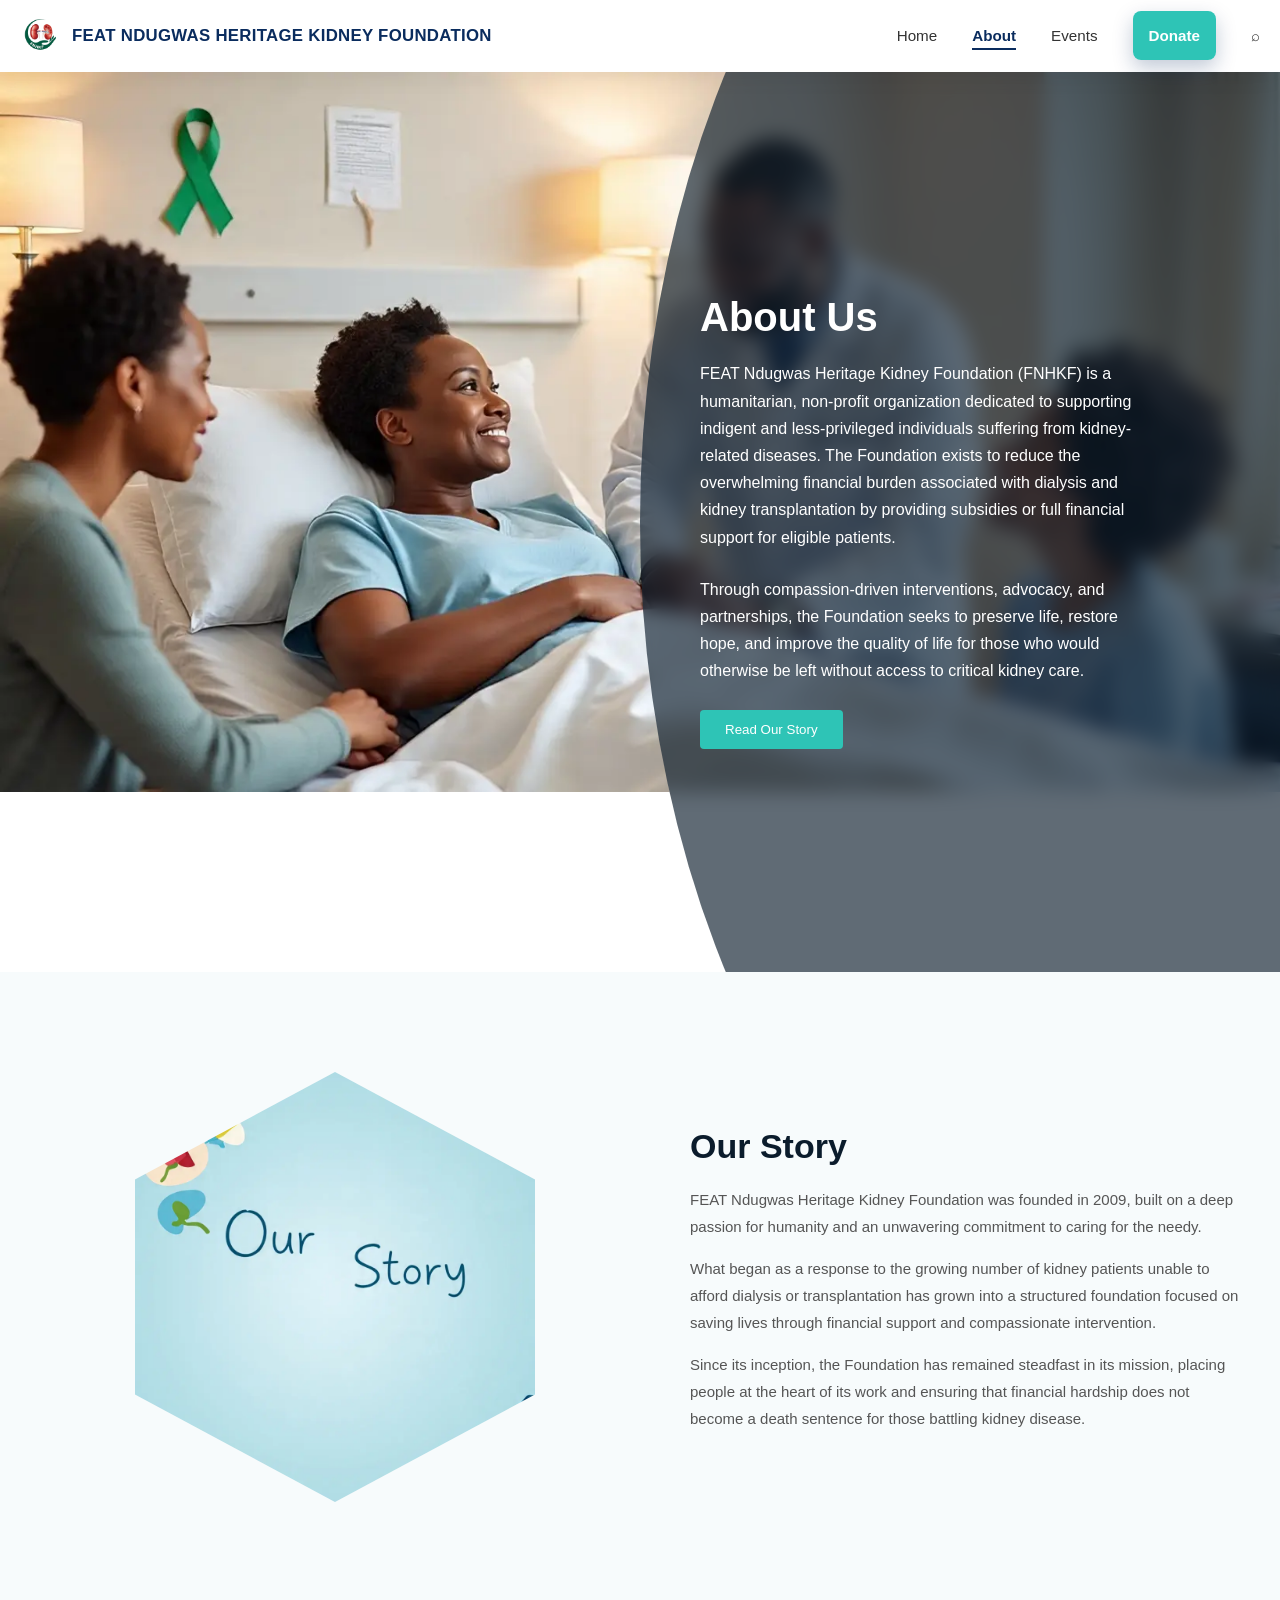
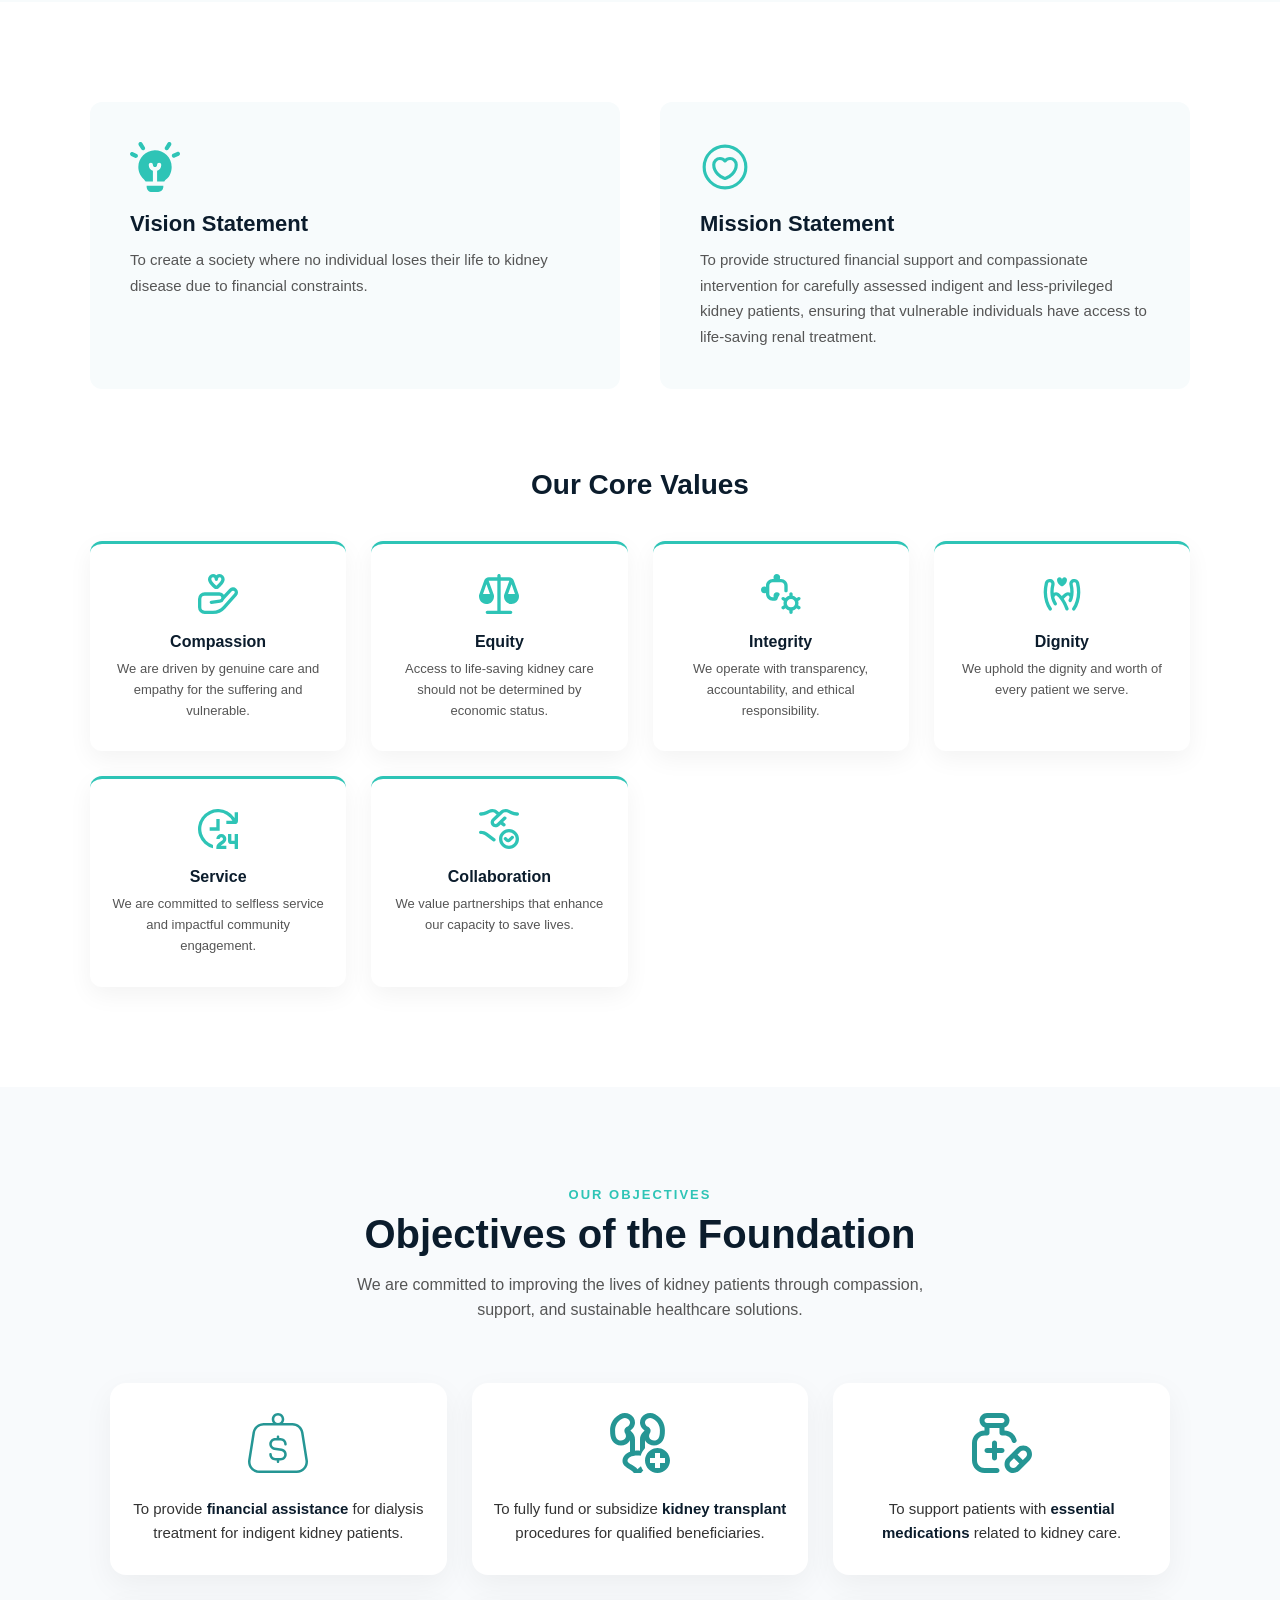
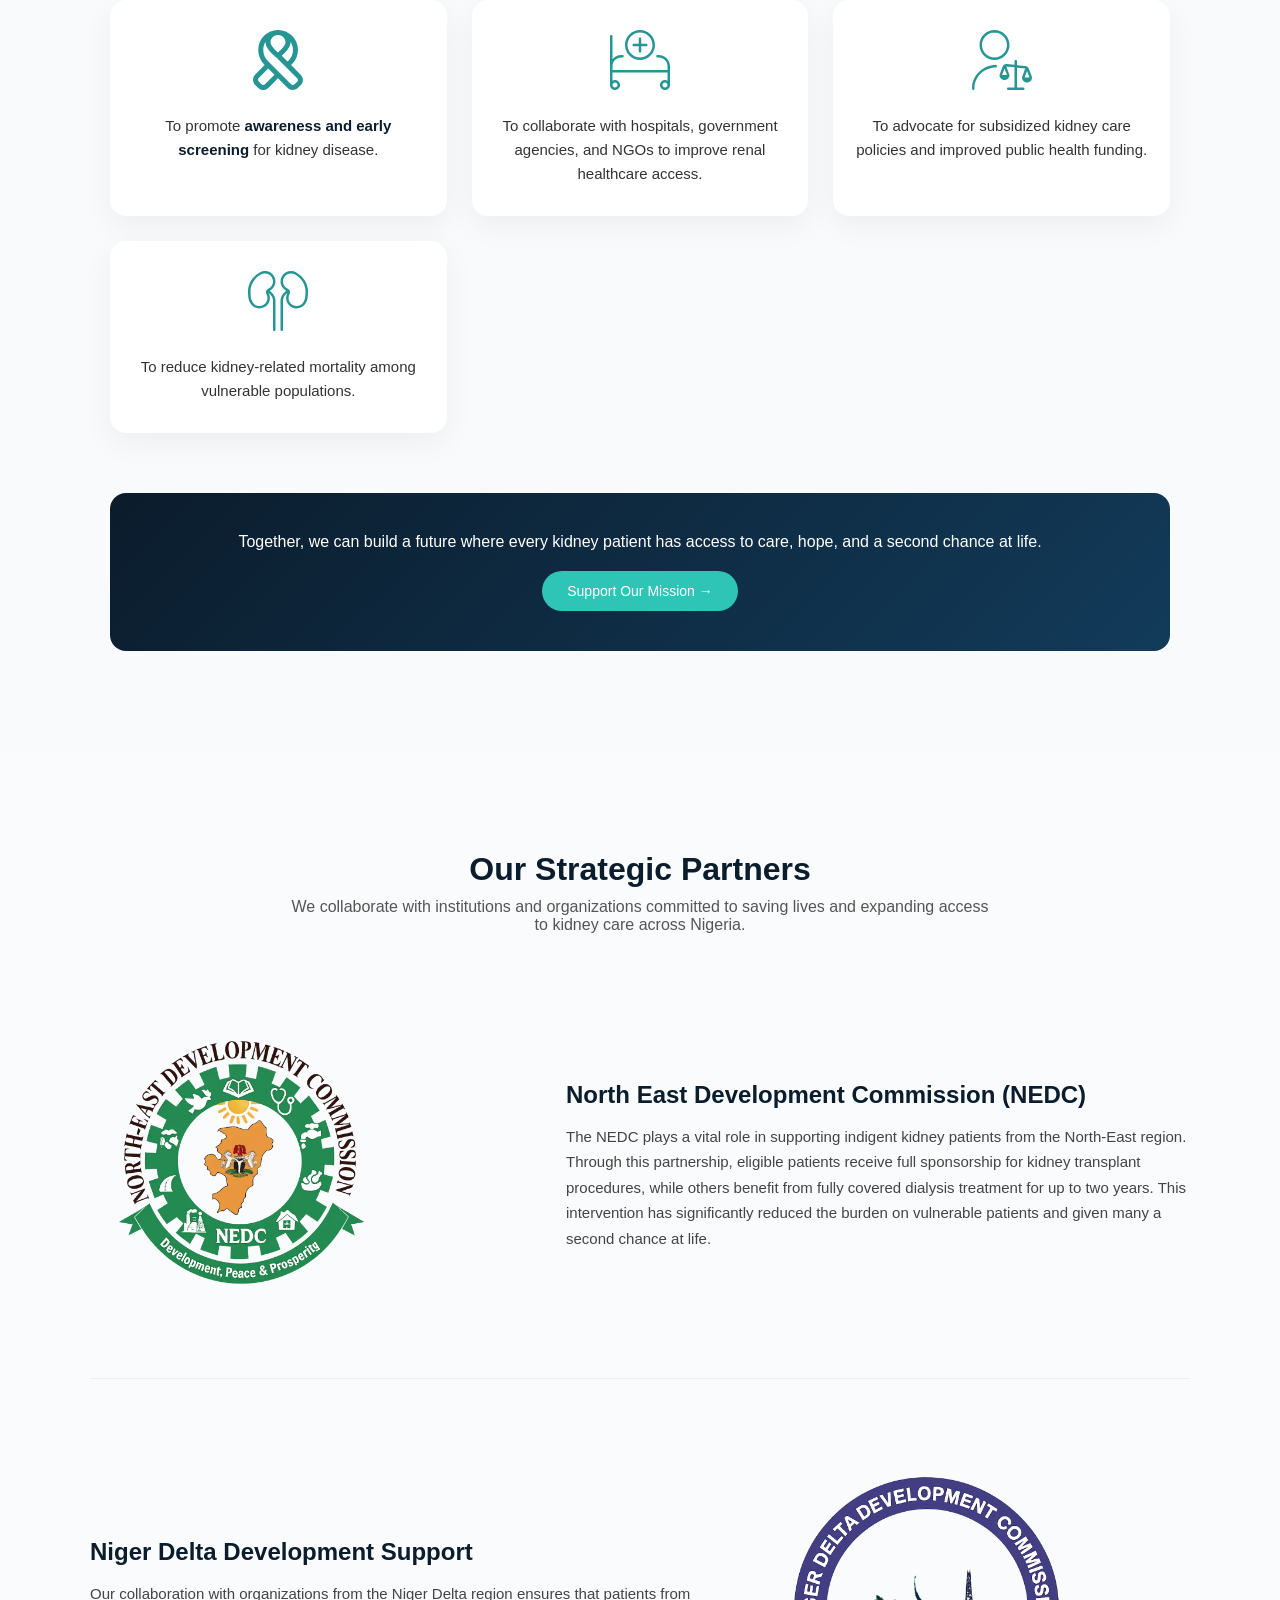
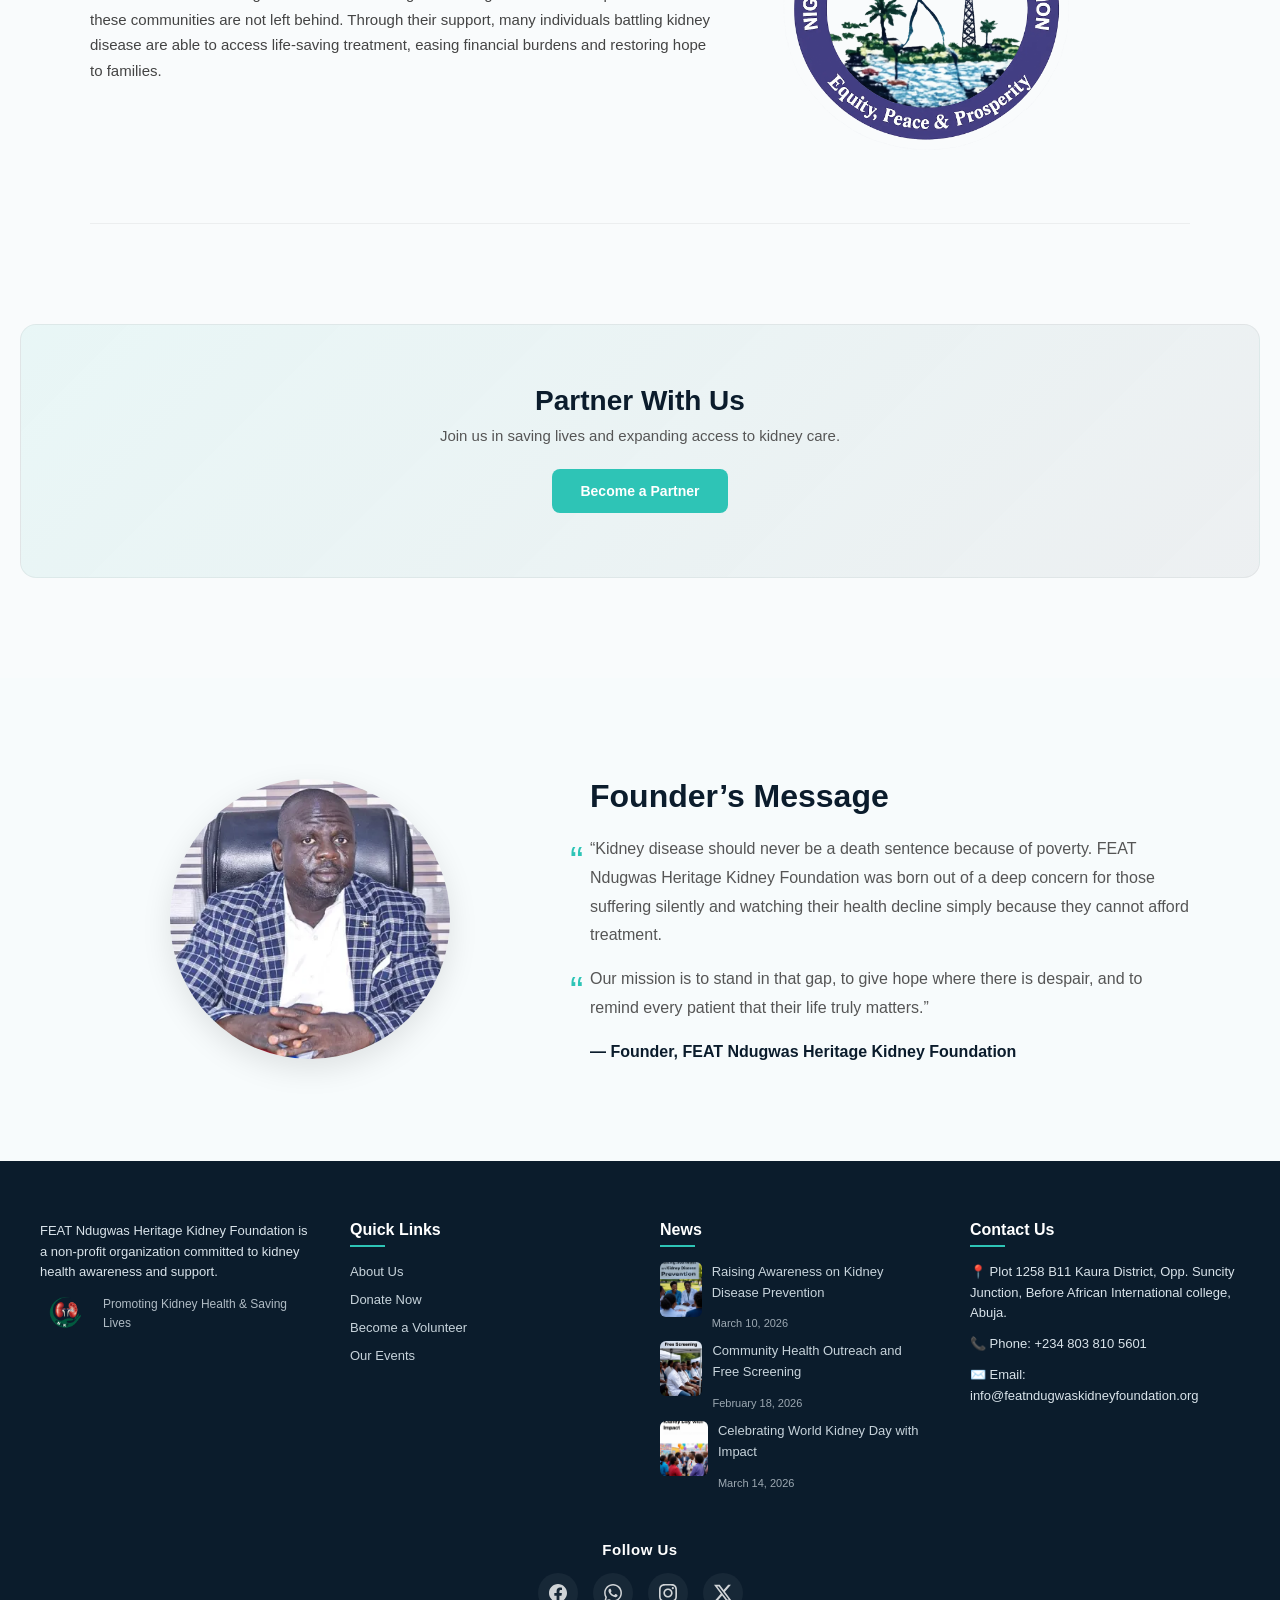
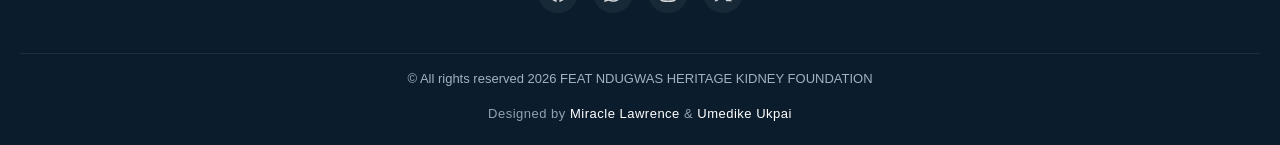
==== commit a3ea9344: "updated the Events, donate and home page Co-authored-by: Copilot <copilot@github.com>" ====
--- a/about.html
+++ b/about.html
@@ -306,6 +306,61 @@
         </div>
       </section>
 
+      <section class="partners-section" id="partners-section">
+        <div class="partners-header">
+          <h2>Our Strategic Partners</h2>
+          <p>
+            We collaborate with institutions and organizations committed to
+            saving lives and expanding access to kidney care across Nigeria.
+          </p>
+        </div>
+
+        <!-- PARTNER 1 -->
+        <div class="partner-row">
+          <div class="partner-image">
+            <img src="/images/nedc.webp" alt="NEDC Logo" />
+          </div>
+
+          <div class="partner-content">
+            <h3>North East Development Commission (NEDC)</h3>
+            <p>
+              The NEDC plays a vital role in supporting indigent kidney patients
+              from the North-East region. Through this partnership, eligible
+              patients receive full sponsorship for kidney transplant
+              procedures, while others benefit from fully covered dialysis
+              treatment for up to two years. This intervention has significantly
+              reduced the burden on vulnerable patients and given many a second
+              chance at life.
+            </p>
+          </div>
+        </div>
+
+        <!-- PARTNER 2 -->
+        <div class="partner-row reverse">
+          <div class="partner-image">
+            <img src="/images/niger-delta.webp" alt="Niger Delta Logo" />
+          </div>
+
+          <div class="partner-content">
+            <h3>Niger Delta Development Support</h3>
+            <p>
+              Our collaboration with organizations from the Niger Delta region
+              ensures that patients from these communities are not left behind.
+              Through their support, many individuals battling kidney disease
+              are able to access life-saving treatment, easing financial burdens
+              and restoring hope to families.
+            </p>
+          </div>
+        </div>
+         <div class="partner-cta">
+        <h3>Partner With Us</h3>
+        <p>Join us in saving lives and expanding access to kidney care.</p>
+        <a href="events.html#partner-form" class="cta-btn">Become a Partner</a>
+      </div>
+      </section>
+
+     
+
       <section class="founder-section" id="founder-message">
         <div class="founder-container">
           <!-- IMAGE -->
@@ -364,7 +419,9 @@
           <ul>
             <li><a href="about.html">About Us</a></li>
             <li><a href="donate.html">Donate Now</a></li>
-            <li><a href="events.html#volunteer-section">Become a Volunteer</a></li>
+            <li>
+              <a href="events.html#volunteer-section">Become a Volunteer</a>
+            </li>
             <li><a href="events.html">Our Events</a></li>
           </ul>
         </div>
--- a/css/main.css
+++ b/css/main.css
@@ -2015,11 +2015,375 @@
   transform: translateY(-2px);
 }
 
+
+.partners-section {
+  padding: 100px 20px;
+  background: #f9fbfc;
+}
+
+.partners-header {
+  text-align: center;
+  max-width: 700px;
+  margin: 0 auto 80px;
+}
+
+.partners-header h2 {
+  font-size: 32px;
+  color: #0b1c2c;
+  margin-bottom: 10px;
+}
+
+.partners-header p {
+  font-size: 16px;
+  color: #555;
+}
+
+/* ROW LAYOUT */
+.partner-row {
+  display: flex;
+  align-items: center;
+  gap: 60px;
+  max-width: 1100px;
+  margin: 0 auto 80px;
+}
+
+/* REVERSE LAYOUT */
+.partner-row.reverse {
+  flex-direction: row-reverse;
+}
+
+/* IMAGE */
+.partner-image {
+  flex: 1;
+  position: relative;
+}
+
+.partner-image img {
+  width: 100%;
+  max-width: 300px;
+  object-fit: contain;
+  filter: grayscale(20%);
+  transition: 0.4s ease;
+}
+
+.partner-image img:hover {
+  filter: grayscale(0%);
+  transform: scale(1.05);
+}
+
+/* SOFT BACKGROUND SHAPE */
+.partner-image::before {
+  content: "";
+  position: absolute;
+  width: 220px;
+  height: 220px;
+  background: rgba(46, 196, 182, 0.08);
+  border-radius: 50%;
+  top: -30px;
+  left: -30px;
+  z-index: -1;
+}
+
+/* TEXT */
+.partner-content {
+  flex: 1.5;
+}
+
+.partner-content h3 {
+  font-size: 24px;
+  color: #0b1c2c;
+  margin-bottom: 15px;
+}
+
+.partner-content p {
+  font-size: 15px;
+  line-height: 1.7;
+  color: #444;
+}
+
+.partner-row {
+  border-bottom: 1px solid rgba(0,0,0,0.05);
+  padding-bottom: 60px;
+}
+
+
+.partners-preview {
+  text-align: center;
+  padding: 80px 20px;
+  background: #fff;
+}
+
+.partners-preview h2 {
+  font-size: 28px;
+  color: #0b1c2c;
+  margin-bottom: 30px;
+}
+
+.partners-logos {
+  display: flex;
+  justify-content: center;
+  gap: 50px;
+  flex-wrap: wrap;
+  margin-bottom: 20px;
+}
+
+.partners-logos img {
+  height: 60px;
+  opacity: 0.7;
+  transition: 0.3s;
+}
+
+.partners-logos img:hover {
+  opacity: 1;
+  transform: scale(1.05);
+}
+
+.partners-link {
+  font-size: 14px;
+  color: #2ec4b6;
+  text-decoration: none;
+}
+
+.partner-cta {
+  margin-top: 100px;
+  padding: 60px 30px;
+  text-align: center;
+  border-radius: 16px;
+
+  background: linear-gradient(
+    135deg,
+    rgba(46, 196, 182, 0.08),
+    rgba(11, 28, 44, 0.05)
+  );
+
+  border: 1px solid rgba(0, 0, 0, 0.05);
+  
+}
+
+/* TITLE */
+.partner-cta h3 {
+  font-size: 28px;
+  color: #0b1c2c;
+  margin-bottom: 10px;
+}
+
+/* TEXT */
+.partner-cta p {
+  font-size: 15px;
+  color: #555;
+  margin-bottom: 25px;
+}
+
+/* BUTTON */
+.partner-cta .cta-btn {
+  display: inline-block;
+  padding: 14px 28px;
+  background: #2ec4b6;
+  color: #fff;
+  font-size: 14px;
+  font-weight: 600;
+  border-radius: 8px;
+  text-decoration: none;
+  transition: all 0.3s ease;
+  position: relative;
+  overflow: hidden;
+}
+
+/* BUTTON HOVER */
+.partner-cta .cta-btn:hover {
+  background: #26a69a;
+  transform: translateY(-2px);
+  box-shadow: 0 10px 25px rgba(46, 196, 182, 0.3);
+}
+
+/* SUBTLE GLOW EFFECT */
+.partner-cta .cta-btn::after {
+  content: "";
+  position: absolute;
+  width: 100%;
+  height: 100%;
+  background: rgba(255,255,255,0.2);
+  top: 0;
+  left: -100%;
+  transition: 0.4s;
+}
+
+.partner-cta .cta-btn:hover::after {
+  left: 100%;
+}
+
+
+/* WRAPPER FOR BOTH FORMS */
+.forms-wrapper {
+  display: grid;
+  grid-template-columns: repeat(2, 1fr);
+  gap: 40px;
+  max-width: 1100px;
+  margin: 0 auto;
+}
+
+/* FORM TITLE */
+.form-title {
+  font-size: 20px;
+  color: #0b1c2c;
+  margin-bottom: 15px;
+  text-align: center;
+}
+
+/* MAKE FORMS FULL HEIGHT (clean alignment) */
+.forms-wrapper .volunteer-form {
+  height: 100%;
+}
+
+.donate-section {
+  padding: 100px 20px;
+  text-align: center;
+  background: #f9fbfc;
+}
+
+.donate-title {
+  font-size: 36px;
+  color: #0b1c2c;
+}
+
+.donate-subtext {
+  margin-bottom: 60px;
+  color: #555;
+}
+
+/* WRAPPER */
+.donation-wrapper {
+  display: grid;
+  grid-template-columns: repeat(2, 1fr);
+  gap: 40px;
+  max-width: 1100px;
+  margin: auto;
+}
+
+/* BOX */
+.donation-box {
+  background: #fff;
+  padding: 40px 25px;
+  border-radius: 16px;
+  box-shadow: 0 10px 40px rgba(0,0,0,0.08);
+  text-align: center;
+  transition: 0.3s;
+}
+
+.donation-box:hover {
+  transform: translateY(-5px);
+}
+
+/* DIFFERENT COLORS FOR EACH */
+.dialysis {
+  border-top: 4px solid #2ec4b6;
+}
+
+.transplant {
+  border-top: 4px solid #e63946;
+}
+
+/* TEXT */
+.donation-box h2 {
+  margin-bottom: 10px;
+  color: #0b1c2c;
+}
+
+.donation-desc {
+  font-size: 14px;
+  color: #666;
+  margin-bottom: 25px;
+}
+
+/* BUTTON OPTIONS */
+.amount-options {
+  display: grid;
+  grid-template-columns: repeat(3, 1fr);
+  gap: 10px;
+  margin-bottom: 20px;
+}
+
+.amount-options button {
+  padding: 12px;
+  border: none;
+  background: #f1f1f1;
+  border-radius: 8px;
+  cursor: pointer;
+  transition: 0.3s;
+}
+
+.amount-options button:hover,
+.amount-options button.active {
+  background: #2ec4b6;
+  color: #fff;
+}
+
+/* INPUT */
+.amount-input {
+  width: 100%;
+  padding: 14px;
+  border-radius: 8px;
+  border: 1px solid #ddd;
+  margin-bottom: 20px;
+}
+
+/* BUTTON */
+.donate-btn {
+  width: 100%;
+  padding: 16px;
+  background: #2ec4b6;
+  color: #fff;
+  border: none;
+  border-radius: 8px;
+  font-weight: 600;
+  cursor: pointer;
+}
+
+.donate-btn:hover {
+  background: #25a99c;
+}
+
+/* RESPONSIVE */
+@media (max-width: 900px) {
+  .donation-wrapper {
+    grid-template-columns: 1fr;
+  }
+}
+
+/* RESPONSIVE */
+@media (max-width: 900px) {
+  .forms-wrapper {
+    grid-template-columns: 1fr;
+  }
+}
+
 /* MOBILE STYLING */
 
 @media (max-width: 768px) {
   .navbar {
     padding: 15px 20px;
+  }
+
+  .partner-cta {
+    padding: 50px 20px;
+  }
+
+  .partner-cta h3 {
+    font-size: 22px;
+  }
+
+  .partner-row {
+    flex-direction: column;
+    text-align: center;
+  }
+
+  .partner-row.reverse {
+    flex-direction: column;
+  }
+
+  .partner-image::before {
+    left: 50%;
+    transform: translateX(-50%);
   }
 
   .gallery-hero, .event-hero {
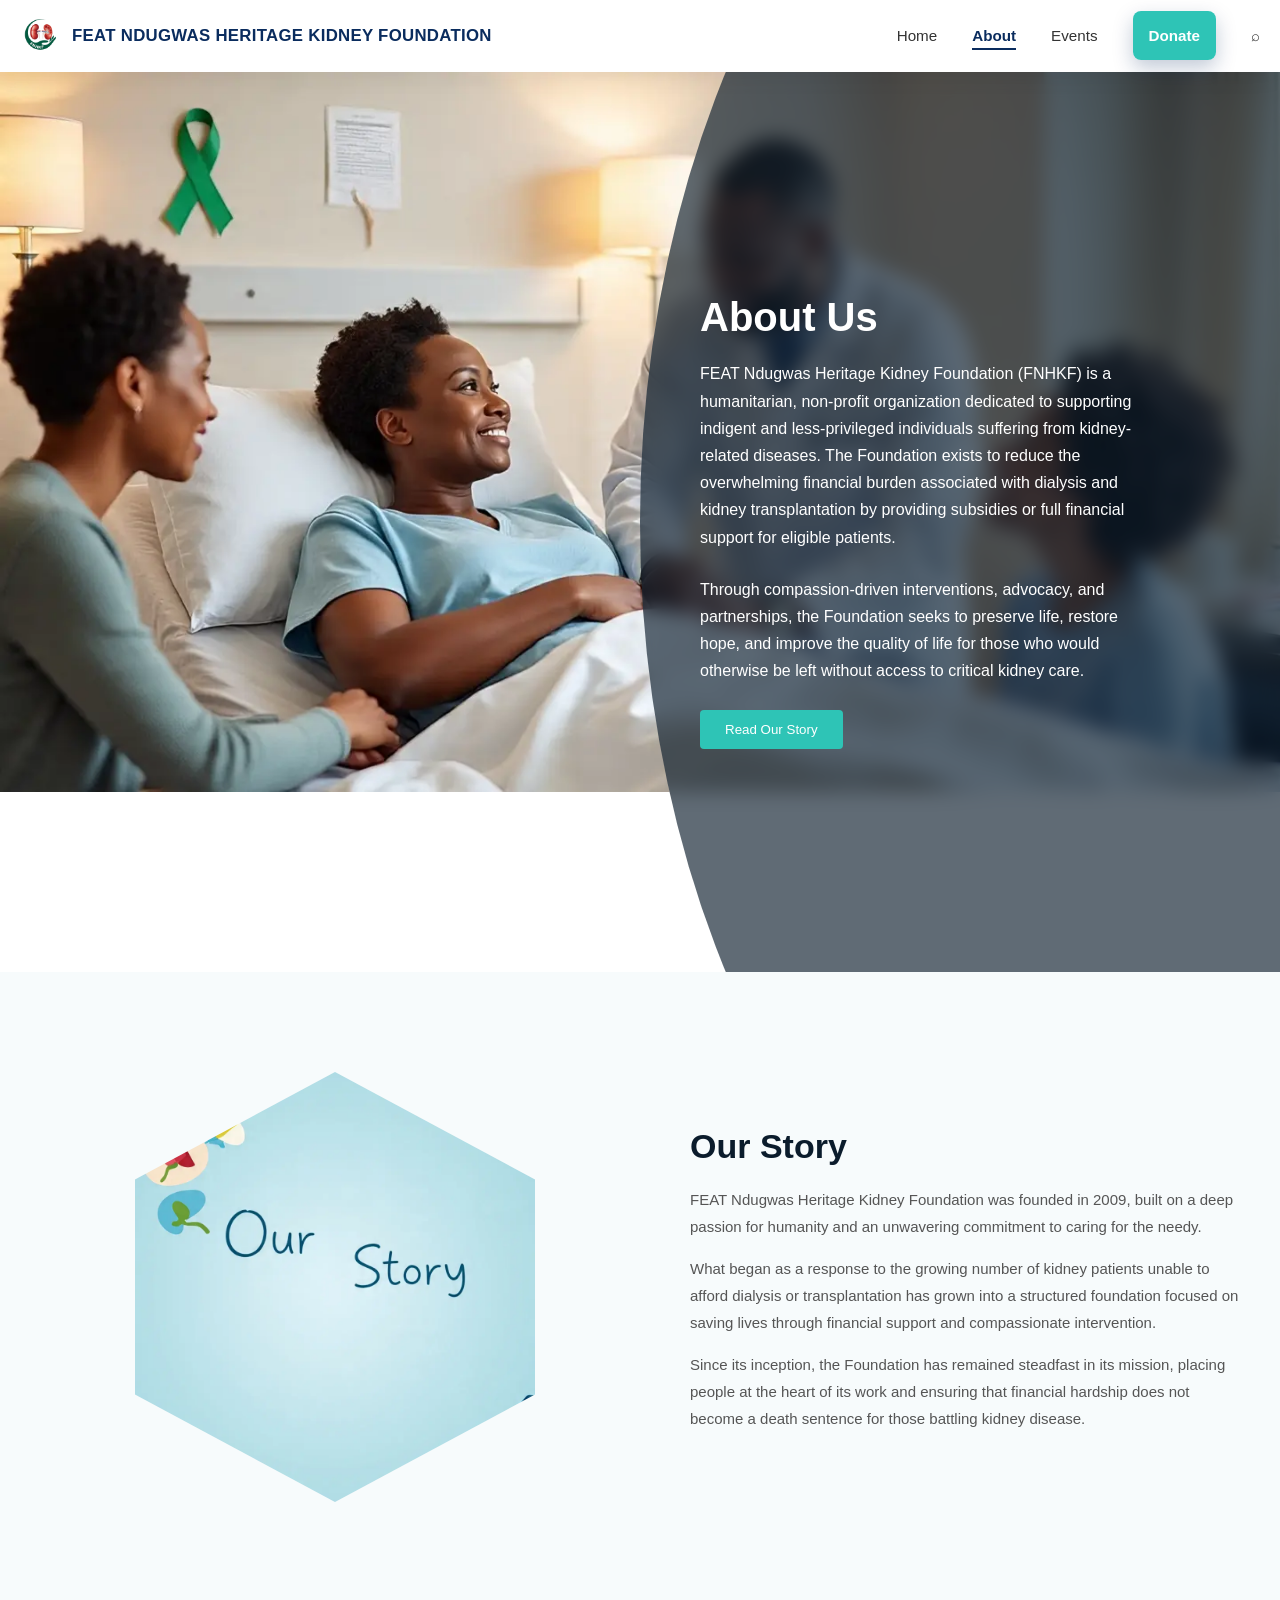
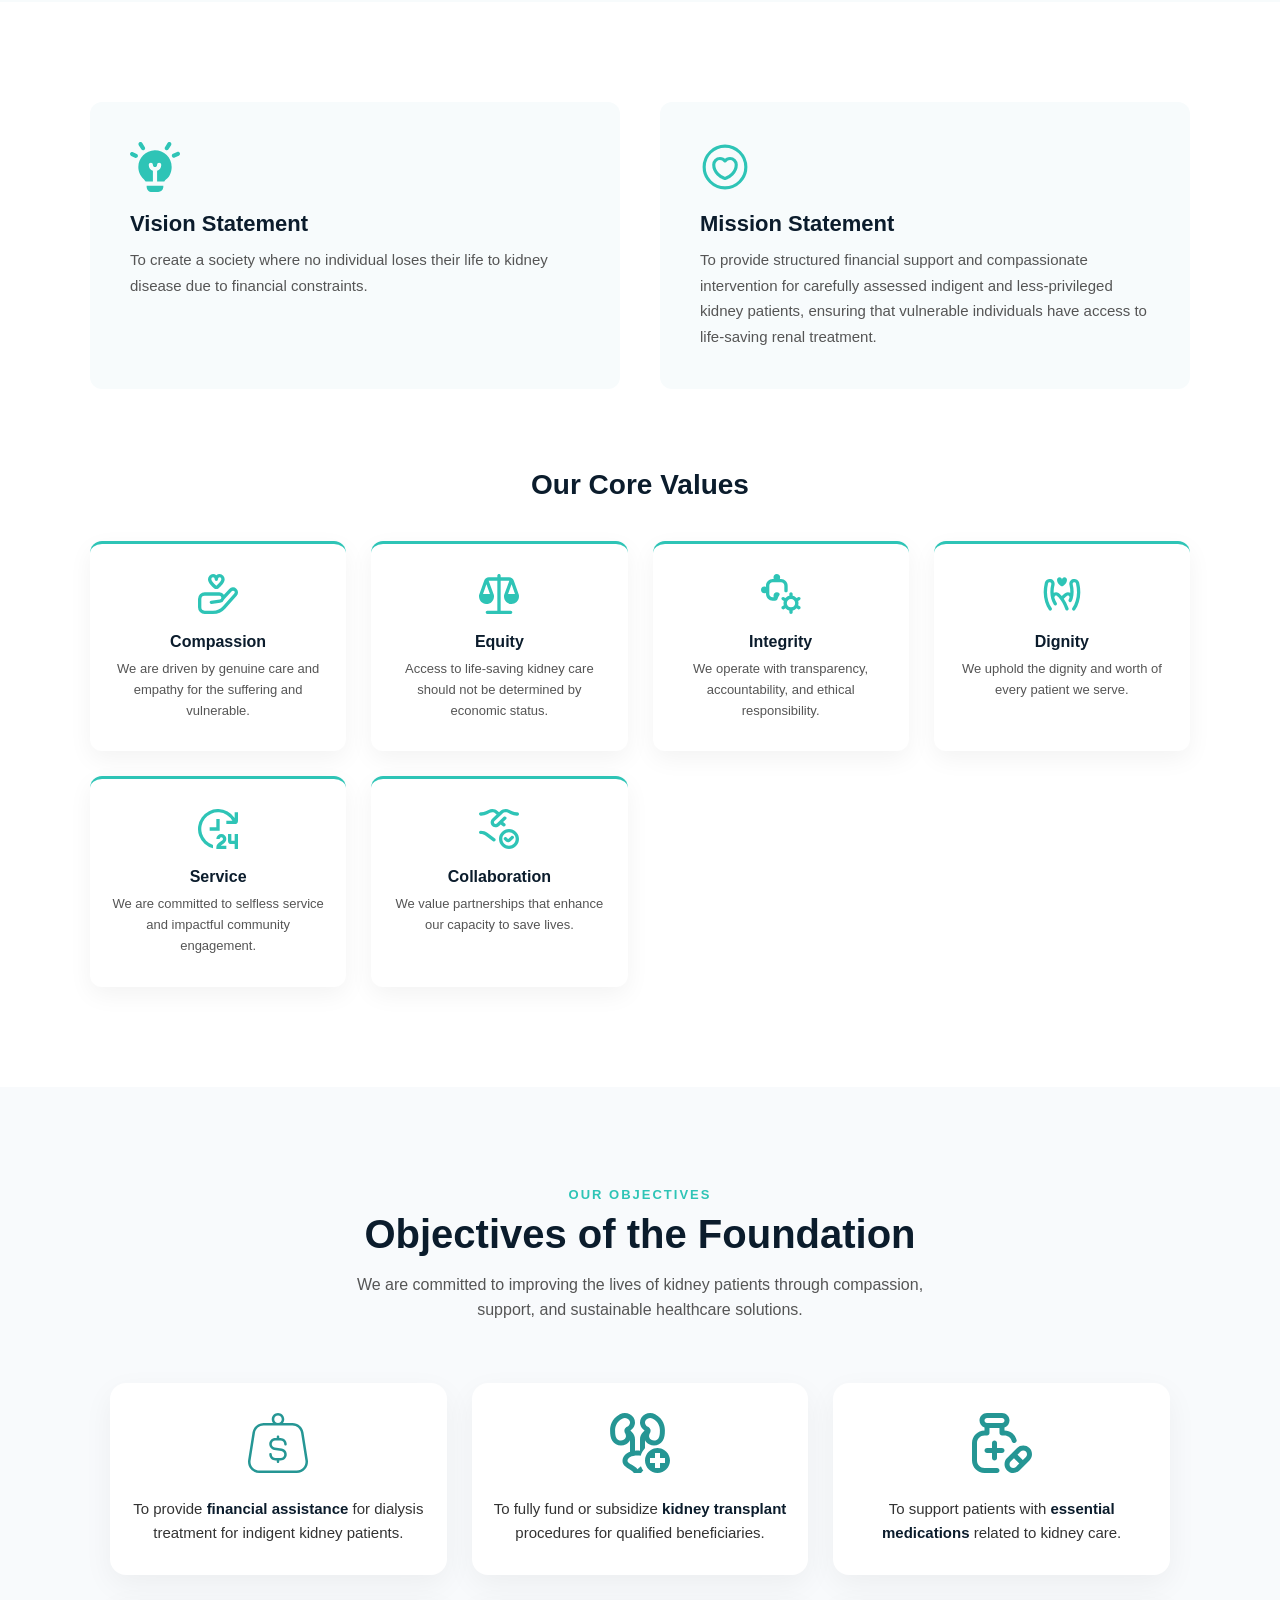
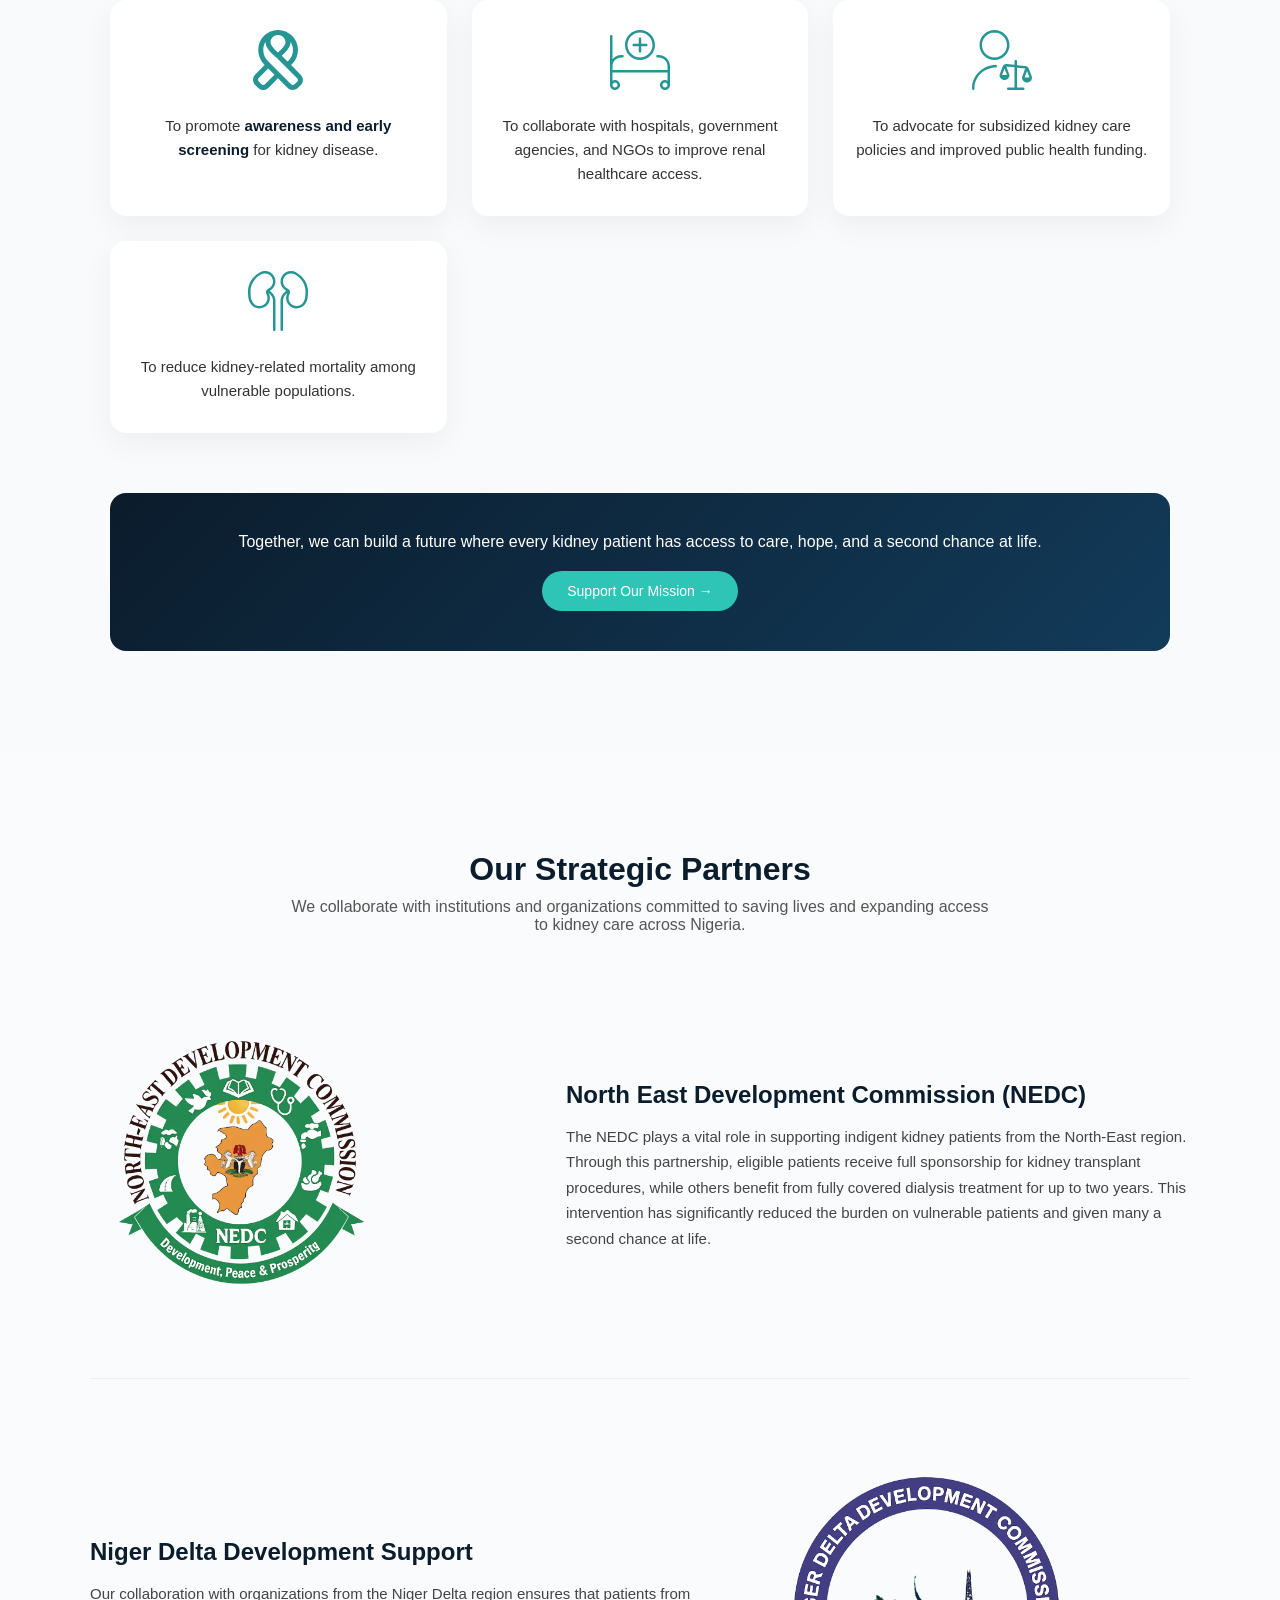
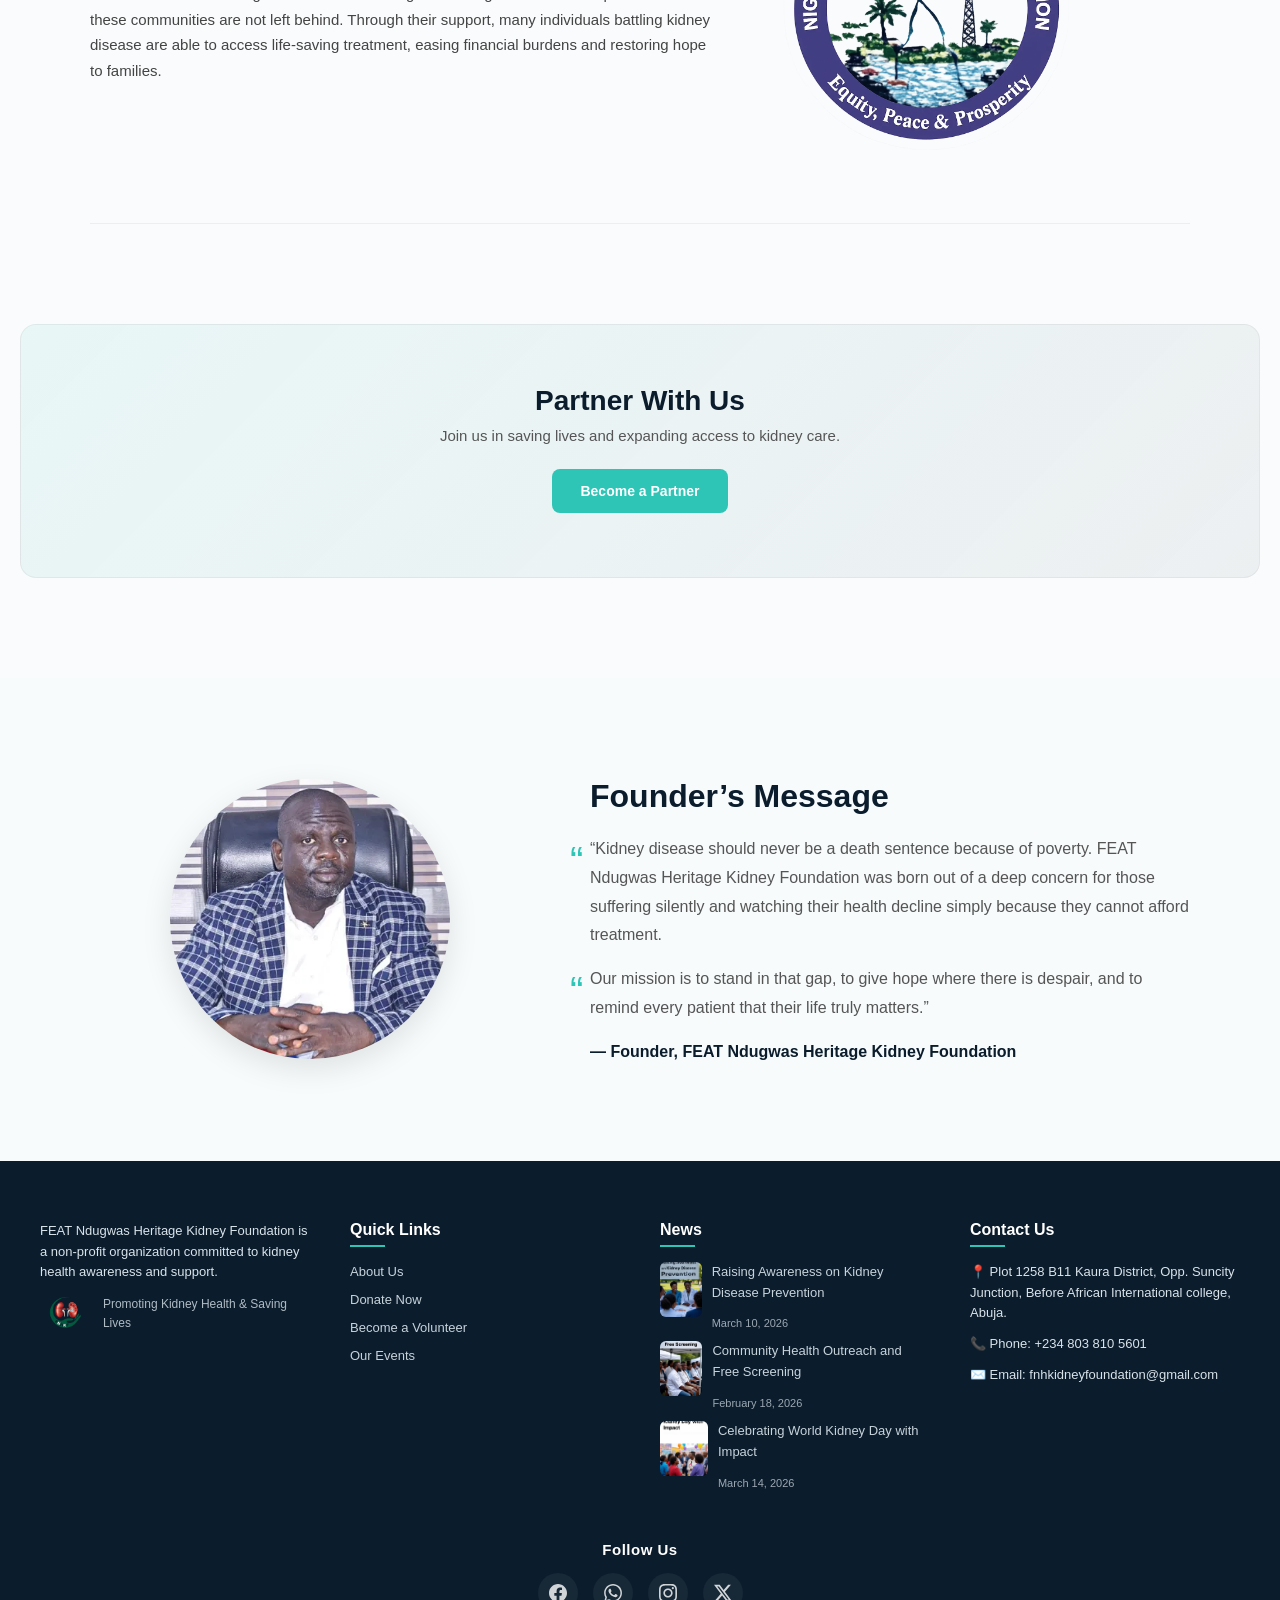
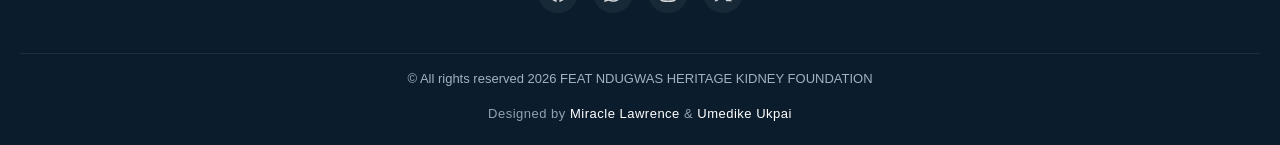
==== commit f7a61f52: "updated email in footer" ====
--- a/about.html
+++ b/about.html
@@ -318,7 +318,7 @@
         <!-- PARTNER 1 -->
         <div class="partner-row">
           <div class="partner-image">
-            <img src="/images/nedc.webp" alt="NEDC Logo" />
+            <img src="images/nedc.webp" alt="NEDC Logo" />
           </div>
 
           <div class="partner-content">
@@ -338,7 +338,7 @@
         <!-- PARTNER 2 -->
         <div class="partner-row reverse">
           <div class="partner-image">
-            <img src="/images/niger-delta.webp" alt="Niger Delta Logo" />
+            <img src="images/niger-delta.webp" alt="Niger Delta Logo" />
           </div>
 
           <div class="partner-content">
@@ -466,7 +466,7 @@
             African International college, Abuja.
           </p>
           <p>📞 Phone: +234 803 810 5601</p>
-          <p>✉️ Email: info@featndugwaskidneyfoundation.org</p>
+          <p>✉️ Email: fnhkidneyfoundation@gmail.com</p>
         </div>
       </div>
 
--- a/css/main.css
+++ b/css/main.css
@@ -2343,16 +2343,180 @@
   background: #25a99c;
 }
 
-/* RESPONSIVE */
-@media (max-width: 900px) {
-  .donation-wrapper {
-    grid-template-columns: 1fr;
-  }
+.donation-modal {
+  display: none;
+  position: fixed;
+  inset: 0;
+  z-index: 999;
+
+  background: linear-gradient(
+    135deg,
+    rgba(10, 44, 94, 0.85),
+    rgba(0, 102, 153, 0.75)
+  );
+
+  backdrop-filter: blur(8px);
+  -webkit-backdrop-filter: blur(8px);
+
+  justify-content: center;
+  align-items: center;
+  padding: 20px;
+}
+
+.modal-content {
+  background: rgba(255, 255, 255, 0.95);
+  border-radius: 16px;
+  padding: 28px;
+  width: 100%;
+  max-width: 420px;
+
+  box-shadow:
+    0 20px 50px rgba(0, 0, 0, 0.25),
+    0 0 0 1px rgba(255, 255, 255, 0.2) inset;
+
+  animation: modalFade 0.35s ease;
+  position: relative;
+}
+
+.modal-content::before {
+  content: "";
+  position: absolute;
+  inset: 0;
+  border-radius: 16px;
+  background: linear-gradient(120deg, transparent, rgba(255,255,255,0.4), transparent);
+  opacity: 0.4;
+  pointer-events: none;
+}
+
+@keyframes modalFade {
+  from {
+    opacity: 0;
+    transform: translateY(25px) scale(0.96);
+  }
+  to {
+    opacity: 1;
+    transform: translateY(0) scale(1);
+  }
+}
+
+.close-modal {
+  position: absolute;
+  top: 12px;
+  right: 15px;
+  font-size: 22px;
+  color: #666;
+  cursor: pointer;
+  transition: 0.3s;
+}
+
+.close-modal:hover {
+  color: #0a2c5e;
+  transform: rotate(90deg);
+}
+
+.bank-details {
+  background: #f4f8fc;
+  padding: 15px;
+  border-radius: 10px;
+  border-left: 4px solid #0a2c5e;
+  margin-top: 10px;
+}
+
+.bank-details p {
+  margin: 6px 0;
+  font-size: 14px;
+}
+
+.whatsapp-btn {
+  display: block;
+  margin-top: 15px;
+  text-align: center;
+
+  padding: 12px;
+  border-radius: 8px;
+
+  background: linear-gradient(135deg, #25D366, #1ebe5d);
+  color: white;
+  text-decoration: none;
+  font-weight: 500;
+
+  transition: 0.3s;
+}
+
+.whatsapp-btn:hover {
+  transform: translateY(-2px);
+  box-shadow: 0 8px 20px rgba(37, 211, 102, 0.4);
+}
+
+.modal-content h2 {
+  color: #0a2c5e;
+  font-size: 22px;
+  margin-bottom: 10px;
+}
+
+.intro-text {
+  font-size: 14px;
+  color: #555;
+  line-height: 1.5;
+}
+
+.steps p {
+  font-size: 14px;
+  color: #444;
+  margin-top: 10px;
+}
+
+.step-2 {
+  margin-top: 15px;
+}
+
+.copy-btn {
+  margin-top: 10px;
+  width: 100%;
+  padding: 10px;
+  border: none;
+  border-radius: 8px;
+
+  background: linear-gradient(135deg, #0a2c5e, #006699);
+  color: white;
+
+  font-size: 14px;
+  cursor: pointer;
+  transition: 0.3s;
+}
+
+.copy-btn:hover {
+  transform: translateY(-2px);
+  box-shadow: 0 8px 20px rgba(0, 102, 153, 0.3);
+}
+
+.step-2 {
+  margin-top: 15px;
+}
+
+.thank-you-note {
+  margin-top: 15px;
+  font-size: 13px;
+  color: #777;
+  text-align: center;
+  font-style: italic;
+}
+
+#donationAmount {
+  font-size: 28px;
+  font-weight: bold;
+  color: #0a2c5e;
+  text-align: center;
+  margin: 15px 0;
 }
 
 /* RESPONSIVE */
 @media (max-width: 900px) {
   .forms-wrapper {
+    grid-template-columns: 1fr;
+  }
+
+  .donation-wrapper {
     grid-template-columns: 1fr;
   }
 }
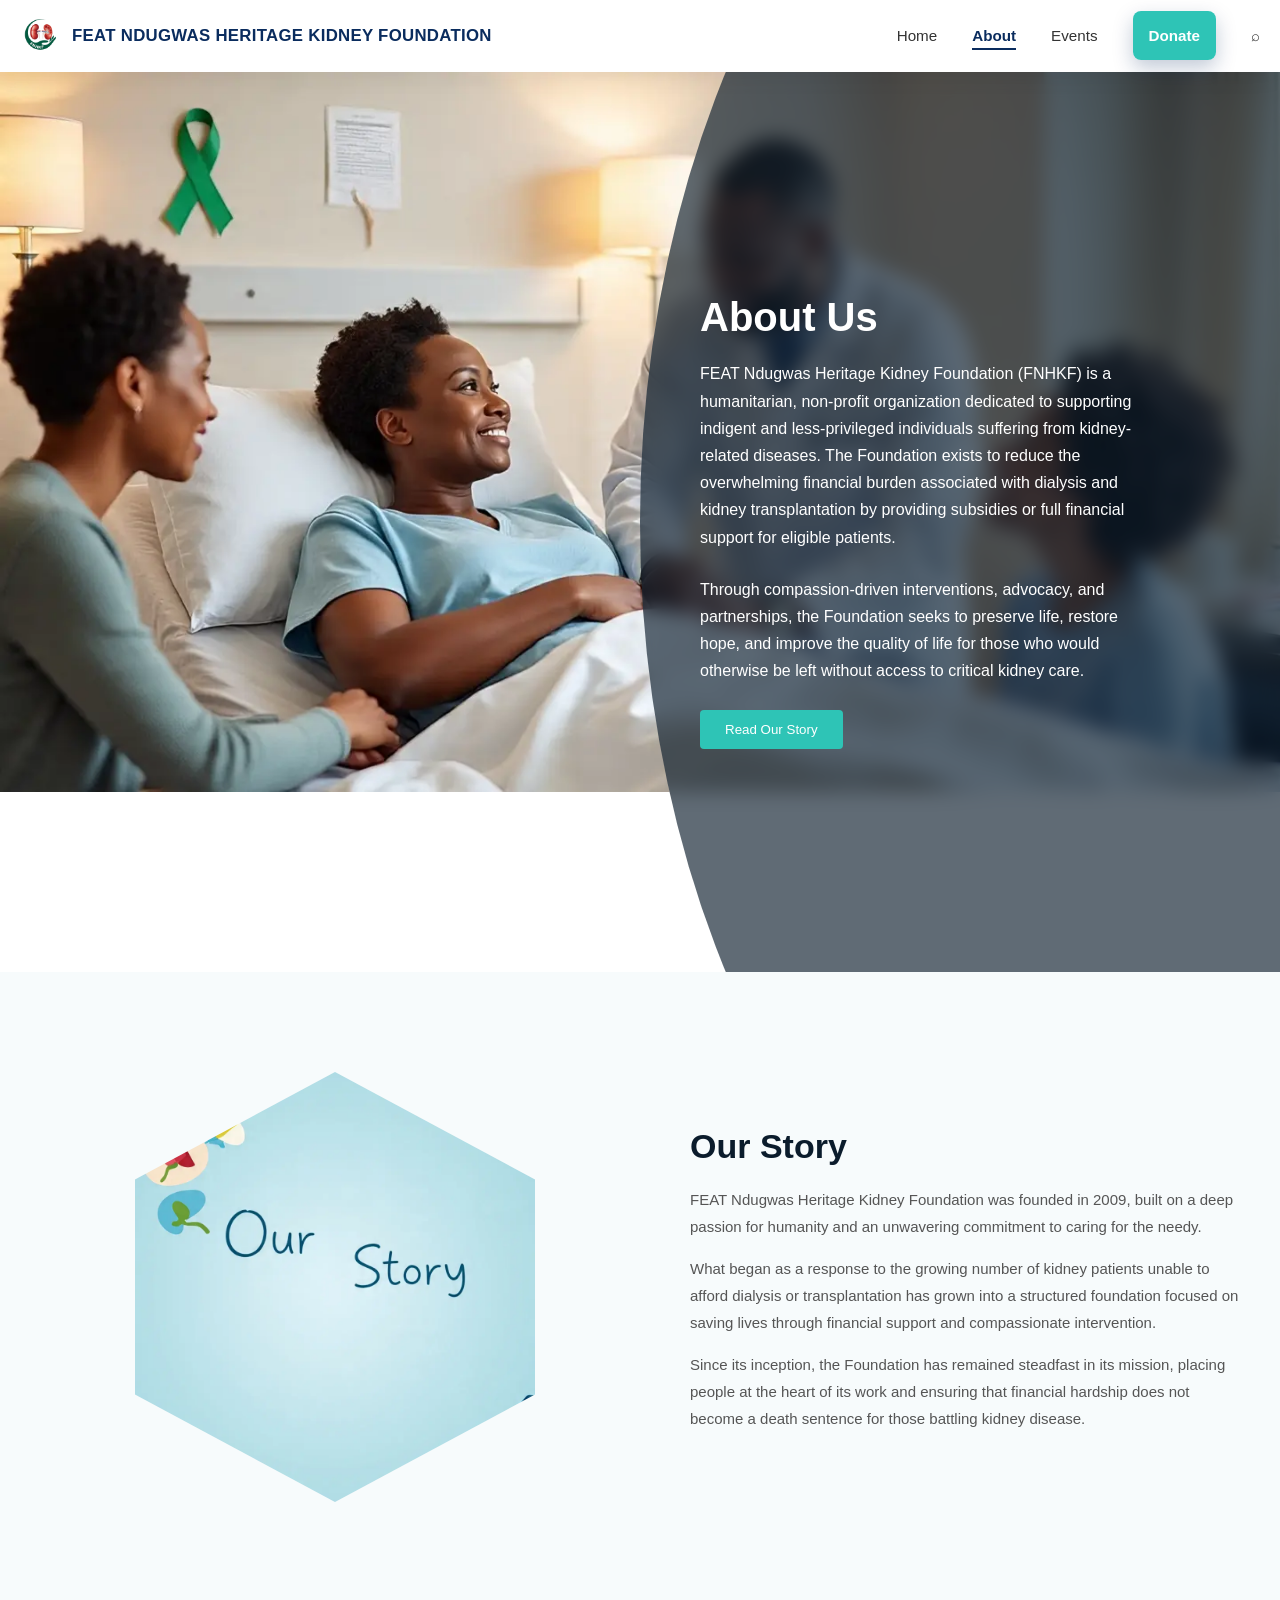
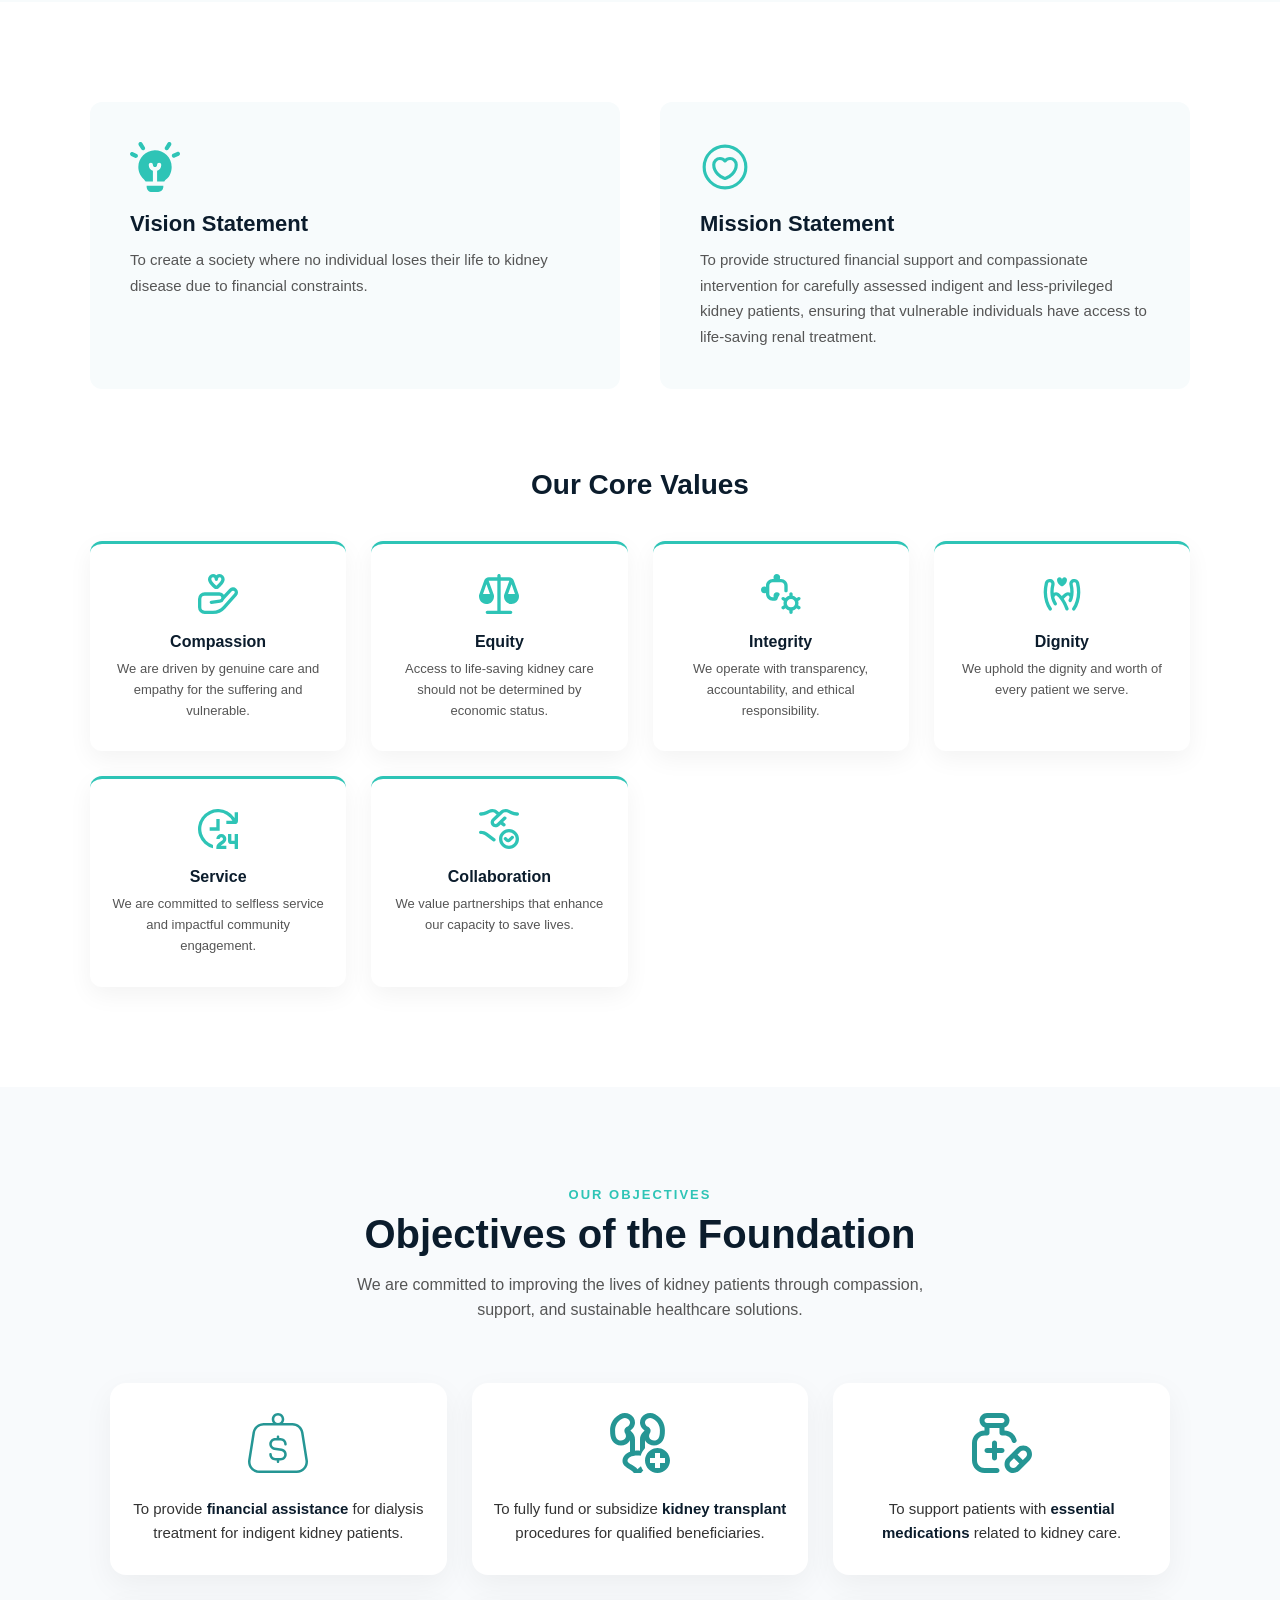
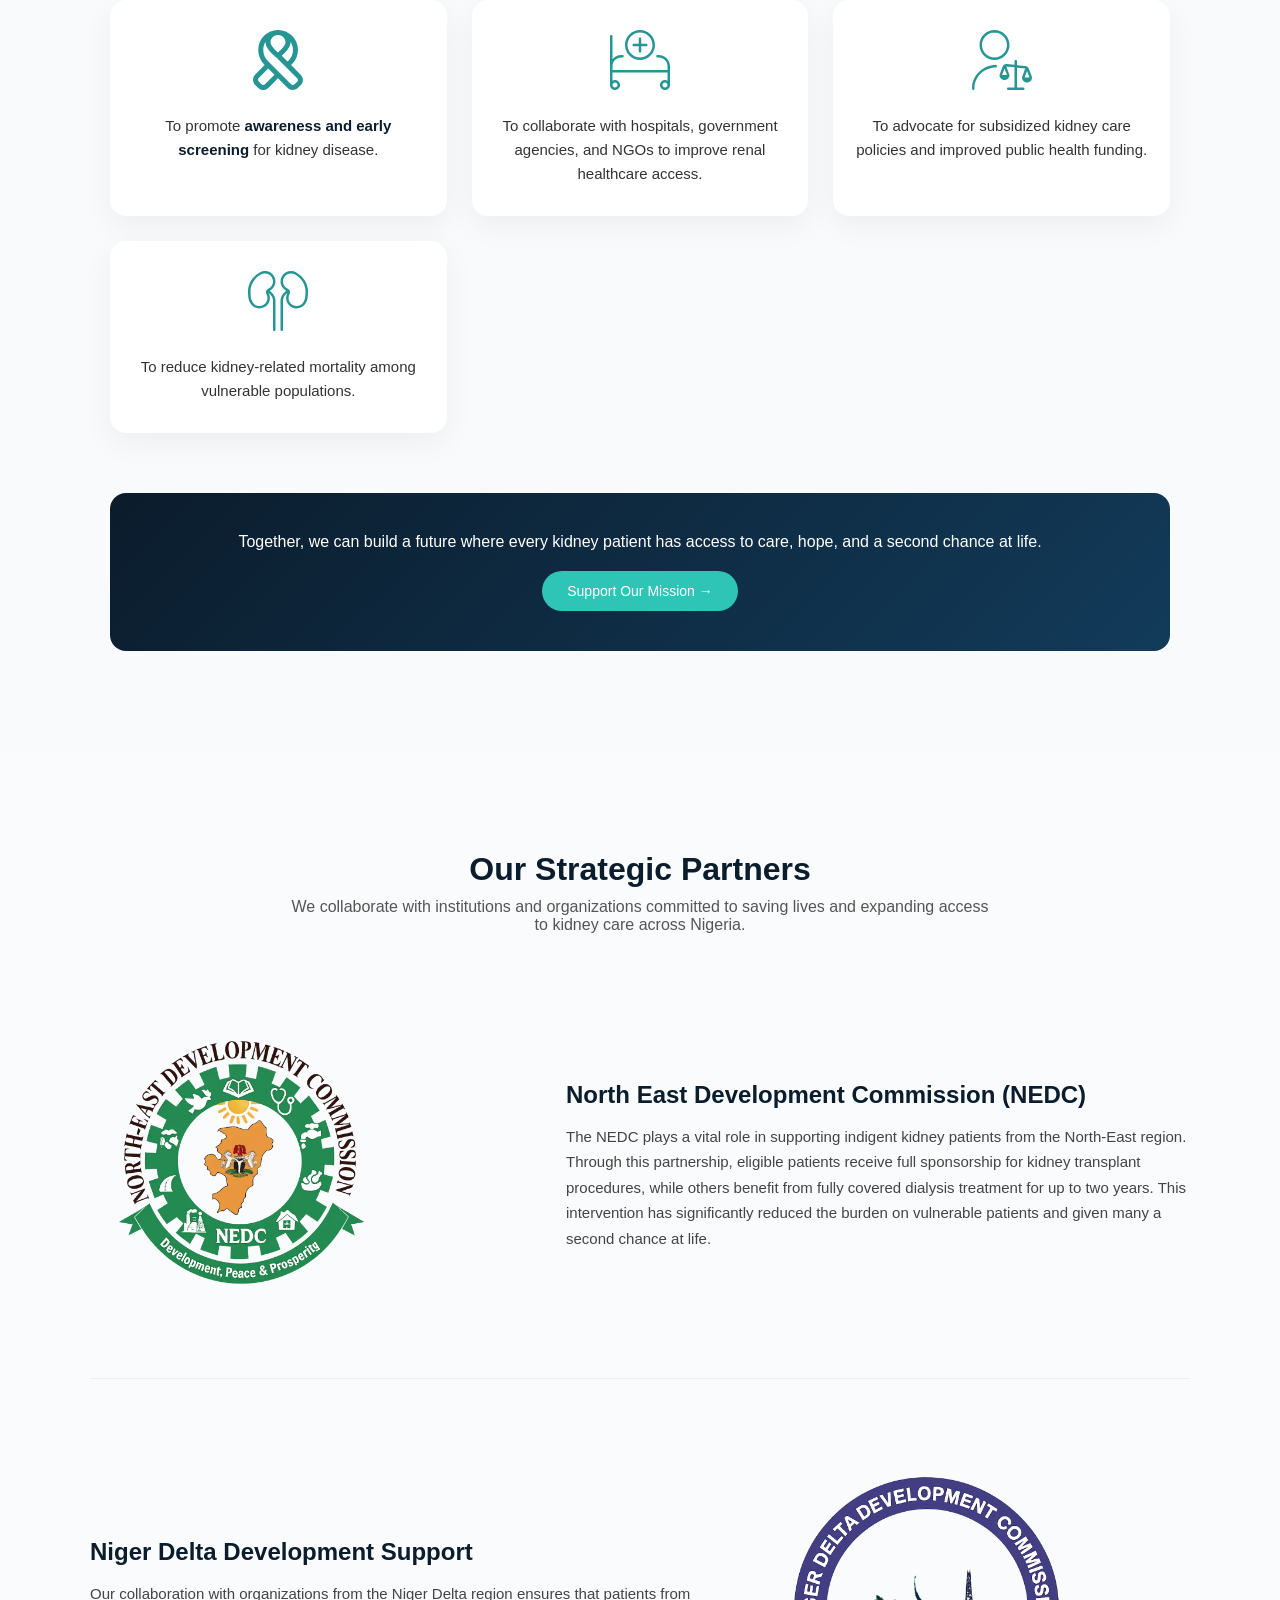
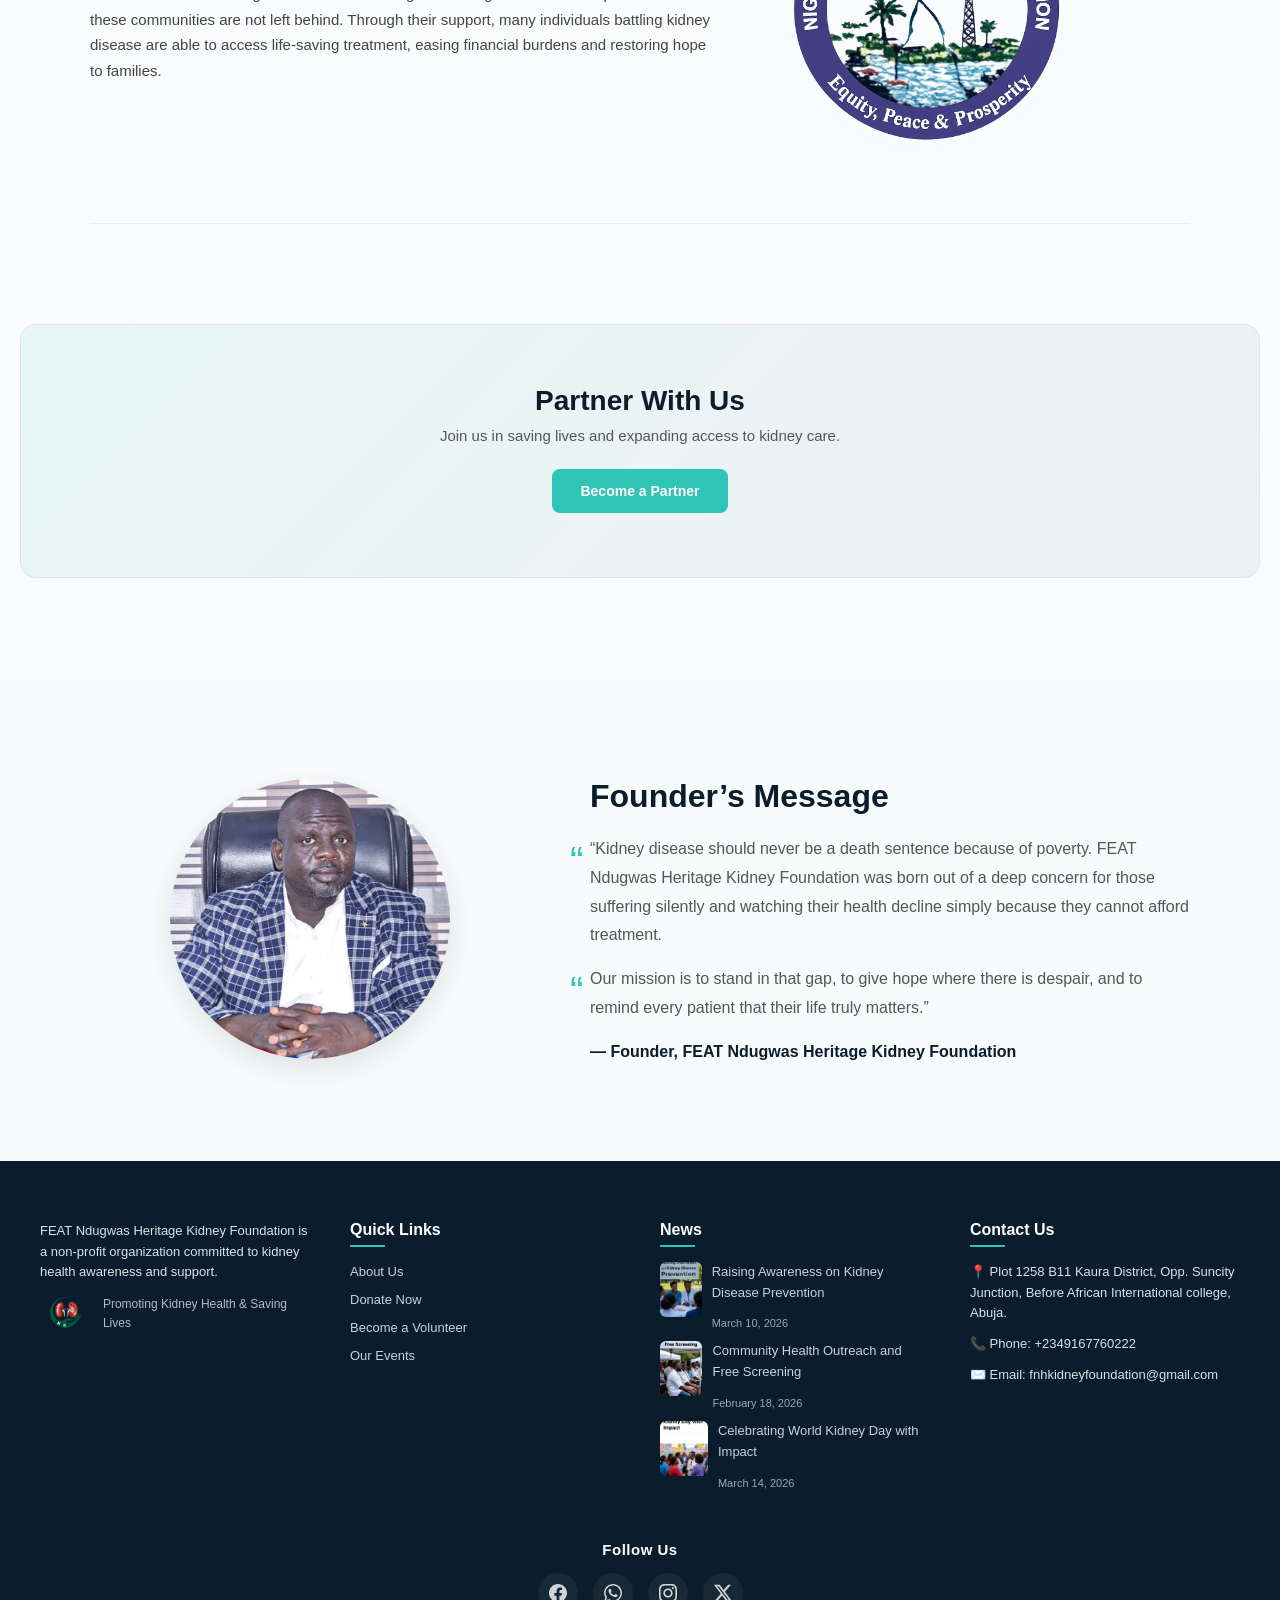
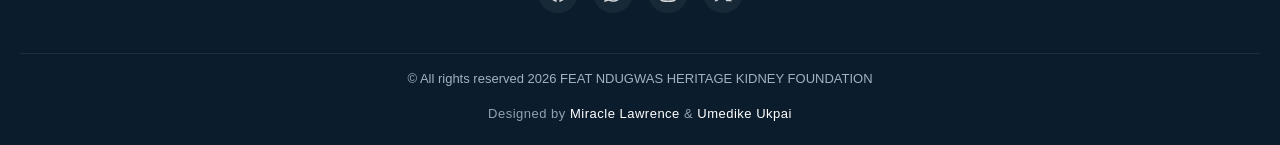
==== commit 786a60eb: "Updated Account Number" ====
--- a/about.html
+++ b/about.html
@@ -465,7 +465,7 @@
             📍 Plot 1258 B11 Kaura District, Opp. Suncity Junction, Before
             African International college, Abuja.
           </p>
-          <p>📞 Phone: +234 803 810 5601</p>
+          <p>📞 Phone: +2349167760222</p>
           <p>✉️ Email: fnhkidneyfoundation@gmail.com</p>
         </div>
       </div>
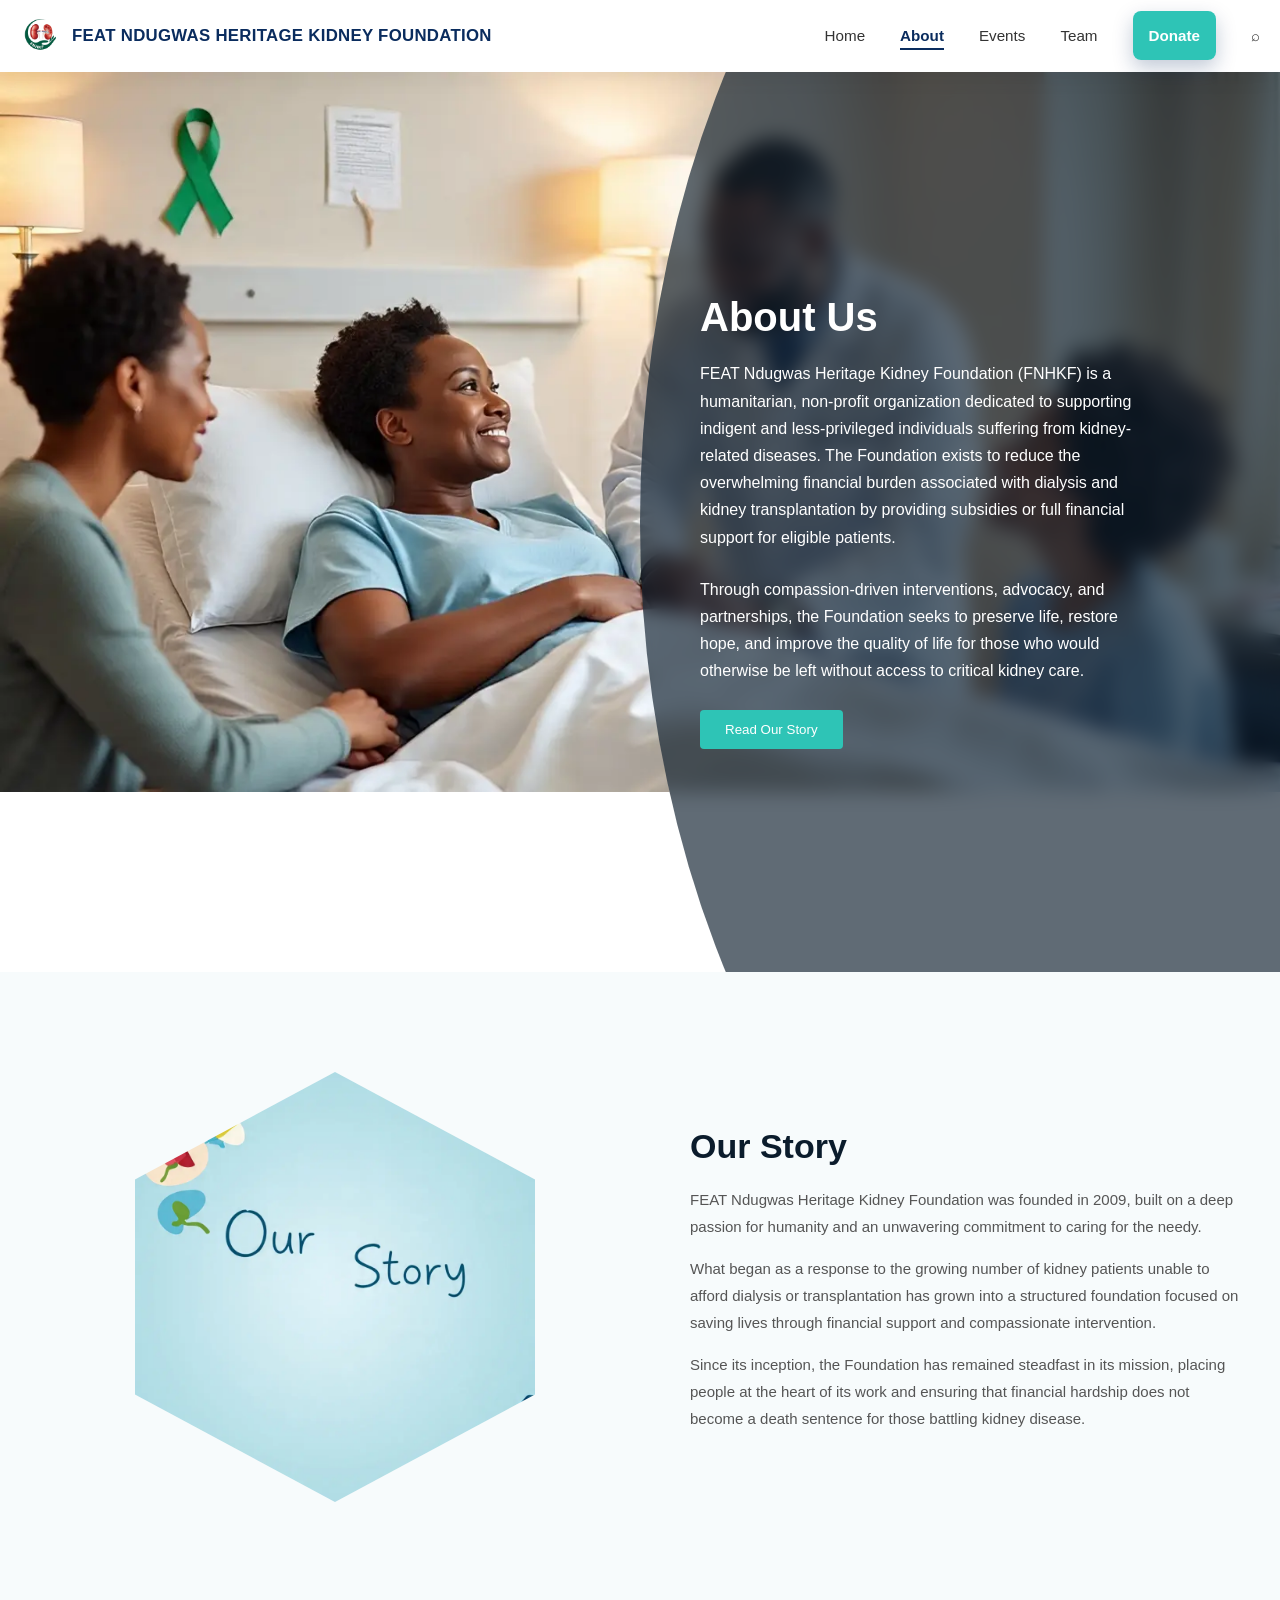
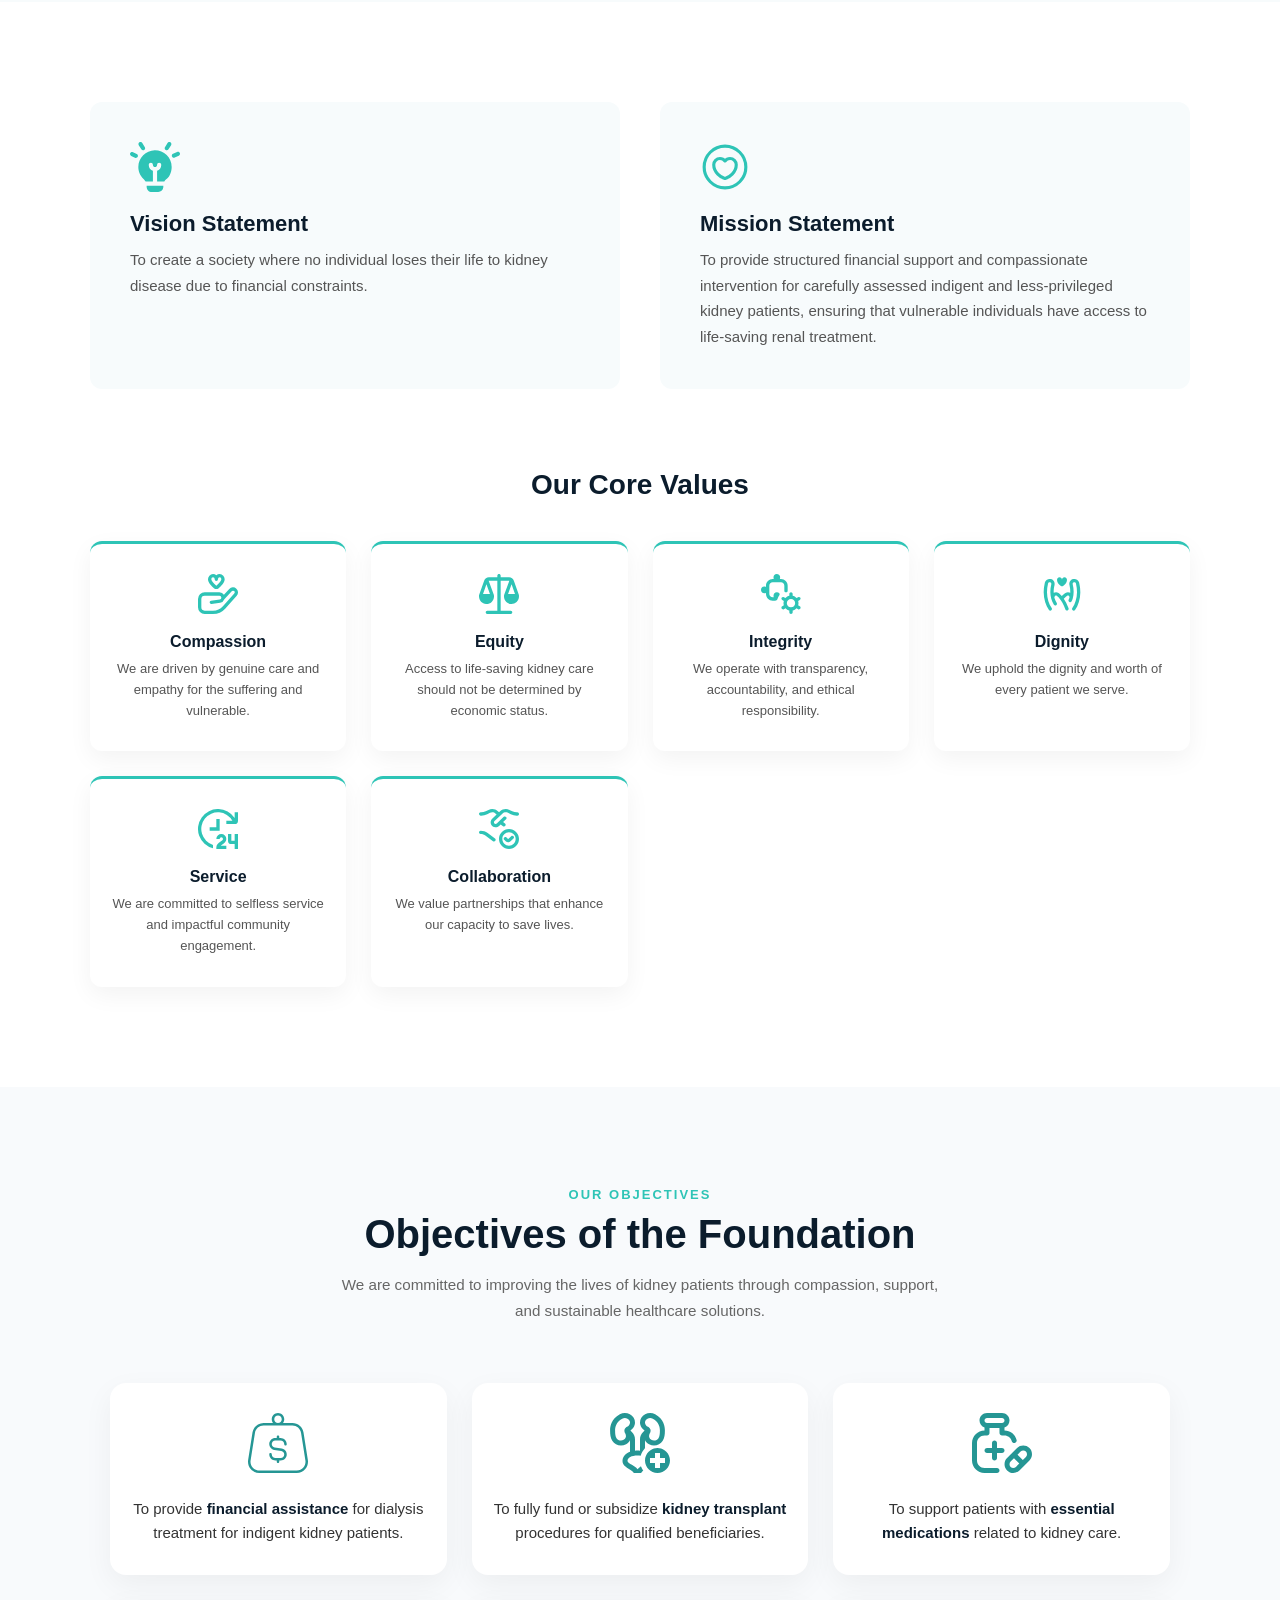
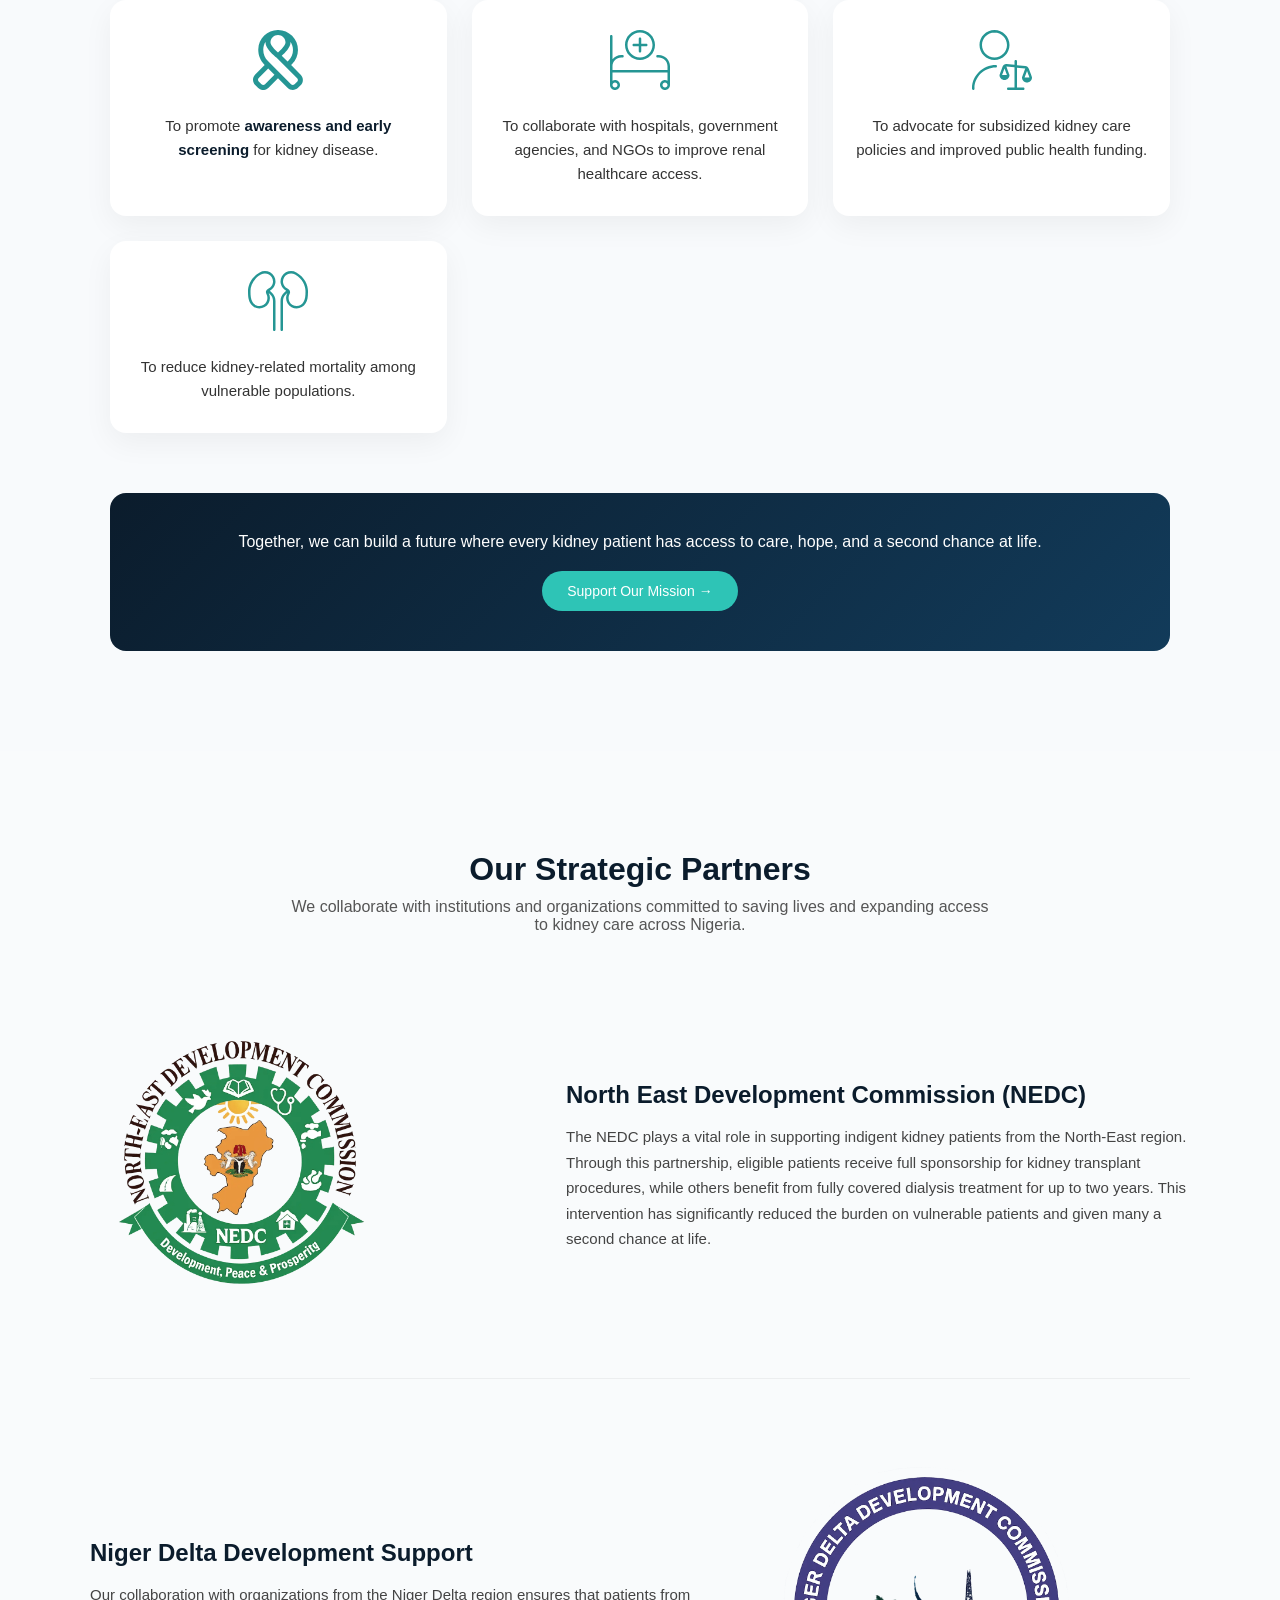
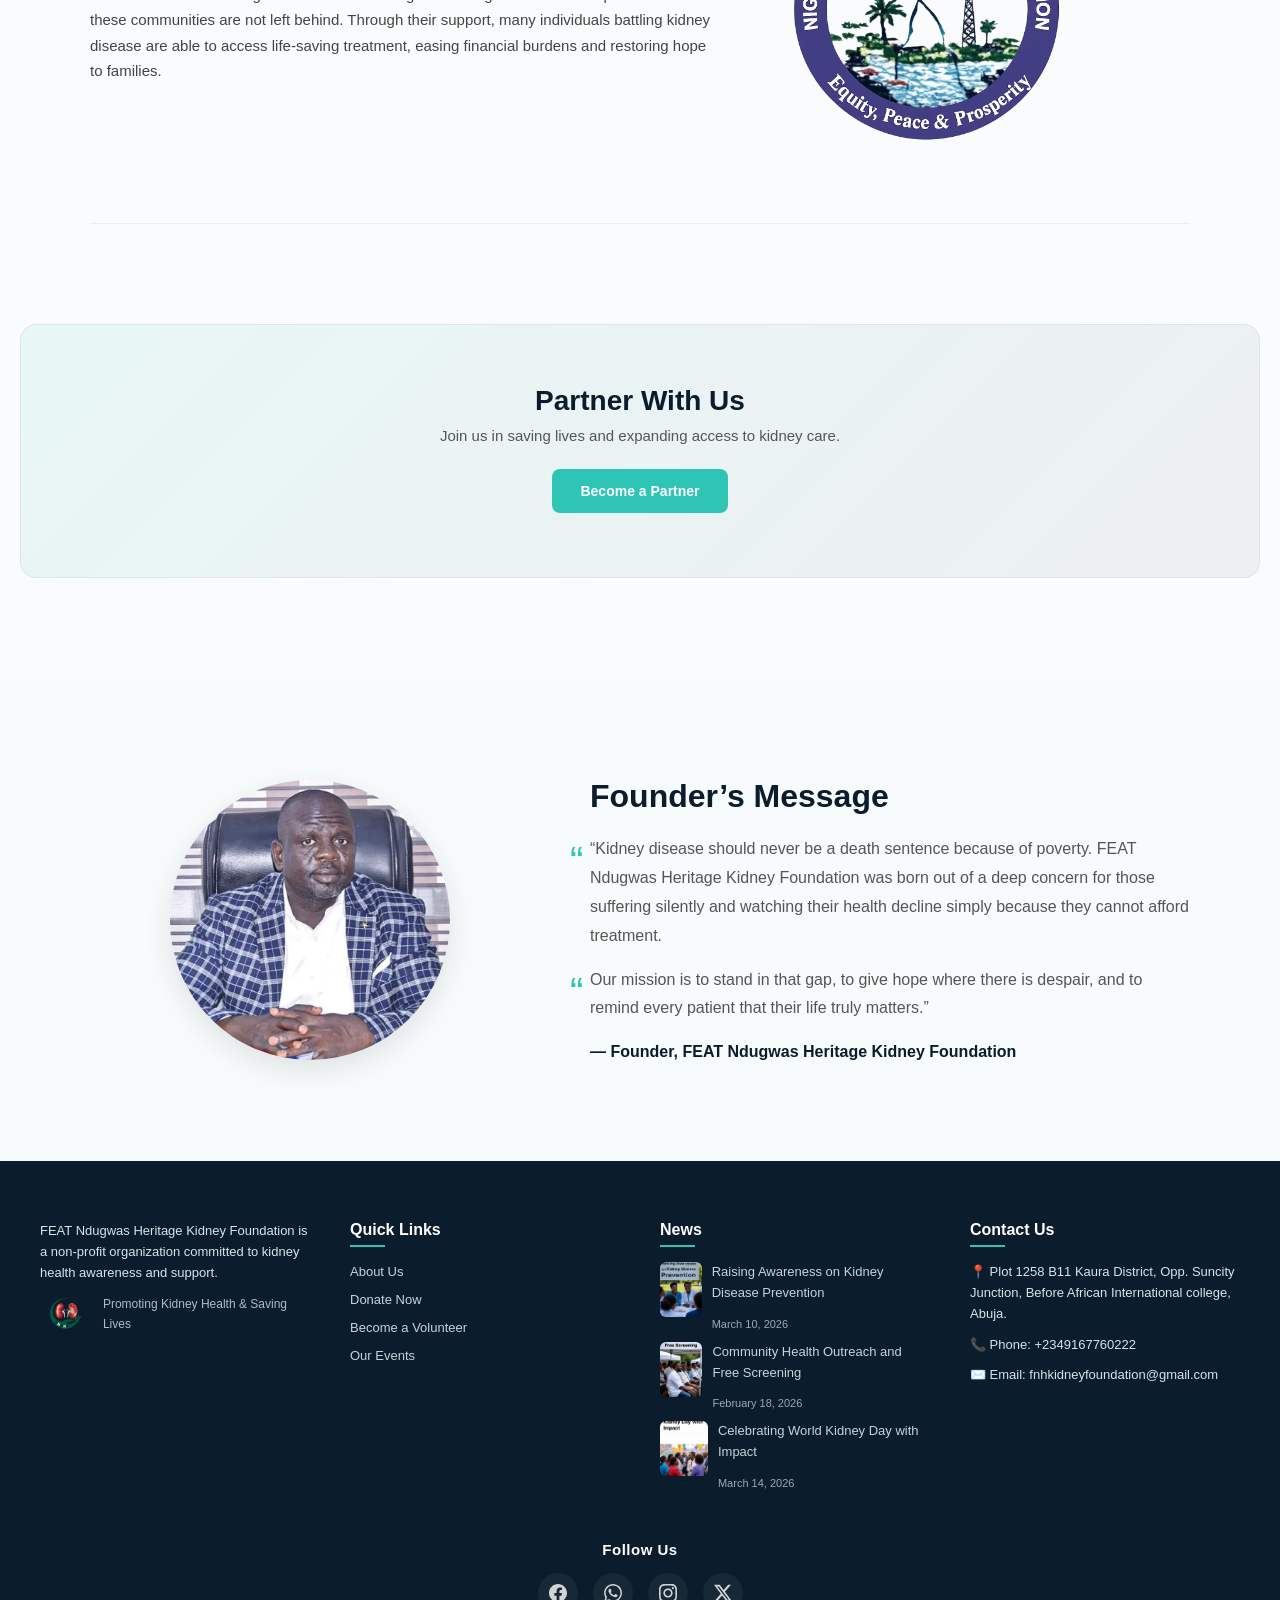
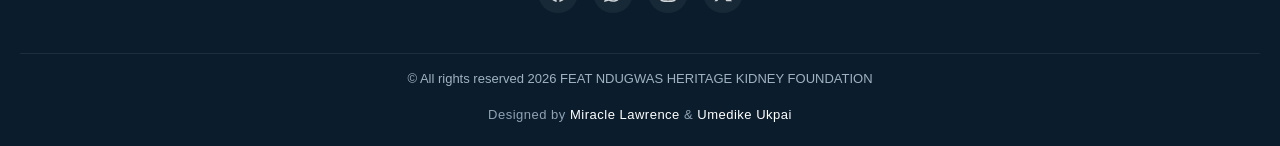
==== commit a30db4c3: "Team page setup complete" ====
--- a/about.html
+++ b/about.html
@@ -60,6 +60,7 @@
           <li><a href="index.html">Home</a></li>
           <li><a href="about.html">About</a></li>
           <li><a href="events.html">Events</a></li>
+          <li><a href="team.html">Team</a></li>
           <li><a href="donate.html" class="donate-btn">Donate</a></li>
           <li><a href="#" id="searchToggle">⌕</a></li>
         </ul>
--- a/css/main.css
+++ b/css/main.css
@@ -2355,8 +2355,8 @@
     rgba(0, 102, 153, 0.75)
   );
 
+  -webkit-backdrop-filter: blur(8px);
   backdrop-filter: blur(8px);
-  -webkit-backdrop-filter: blur(8px);
 
   justify-content: center;
   align-items: center;
@@ -2508,6 +2508,91 @@
   color: #0a2c5e;
   text-align: center;
   margin: 15px 0;
+}
+
+
+.patient-select {
+  width: 100%;
+  padding: 12px;
+  margin: 15px 0;
+  border-radius: 10px;
+  border: 1px solid #ccc;
+  font-size: 1rem;
+  outline: none;
+  background: #fff;
+}
+
+.team-section{
+    padding:80px 20px;
+}
+
+.container{
+    width:min(1200px,95%);
+    margin:auto;
+}
+
+.section-heading{
+    text-align:center;
+    margin-bottom:60px;
+}
+
+.section-heading h1{
+    font-size:2.5rem;
+    color:#0B5E55;
+    margin-bottom:15px;
+}
+
+.section-heading p{
+    max-width:750px;
+    margin:auto;
+    line-height:1.7;
+    color:#666;
+}
+
+.team-grid{
+    display:grid;
+    grid-template-columns:repeat(auto-fit,minmax(280px,1fr));
+    gap:30px;
+}
+
+.team-card{
+    background:#fff;
+    border-radius:15px;
+    overflow:hidden;
+    box-shadow:0 10px 30px rgba(0,0,0,.08);
+    transition:.3s;
+}
+
+.team-card:hover{
+    transform:translateY(-8px);
+}
+
+.team-card img{
+    width:100%;
+    height:320px;
+    object-fit:cover;
+}
+
+.team-content{
+    padding:25px;
+}
+
+.team-content h2{
+    color:#0B5E55;
+    font-size:1.3rem;
+    margin-bottom:8px;
+}
+
+.role{
+    color:#28a745;
+    font-weight:bold;
+    margin-bottom:15px;
+}
+
+.description{
+    color:#666;
+    line-height:1.7;
+    font-size:.95rem;
 }
 
 /* RESPONSIVE */
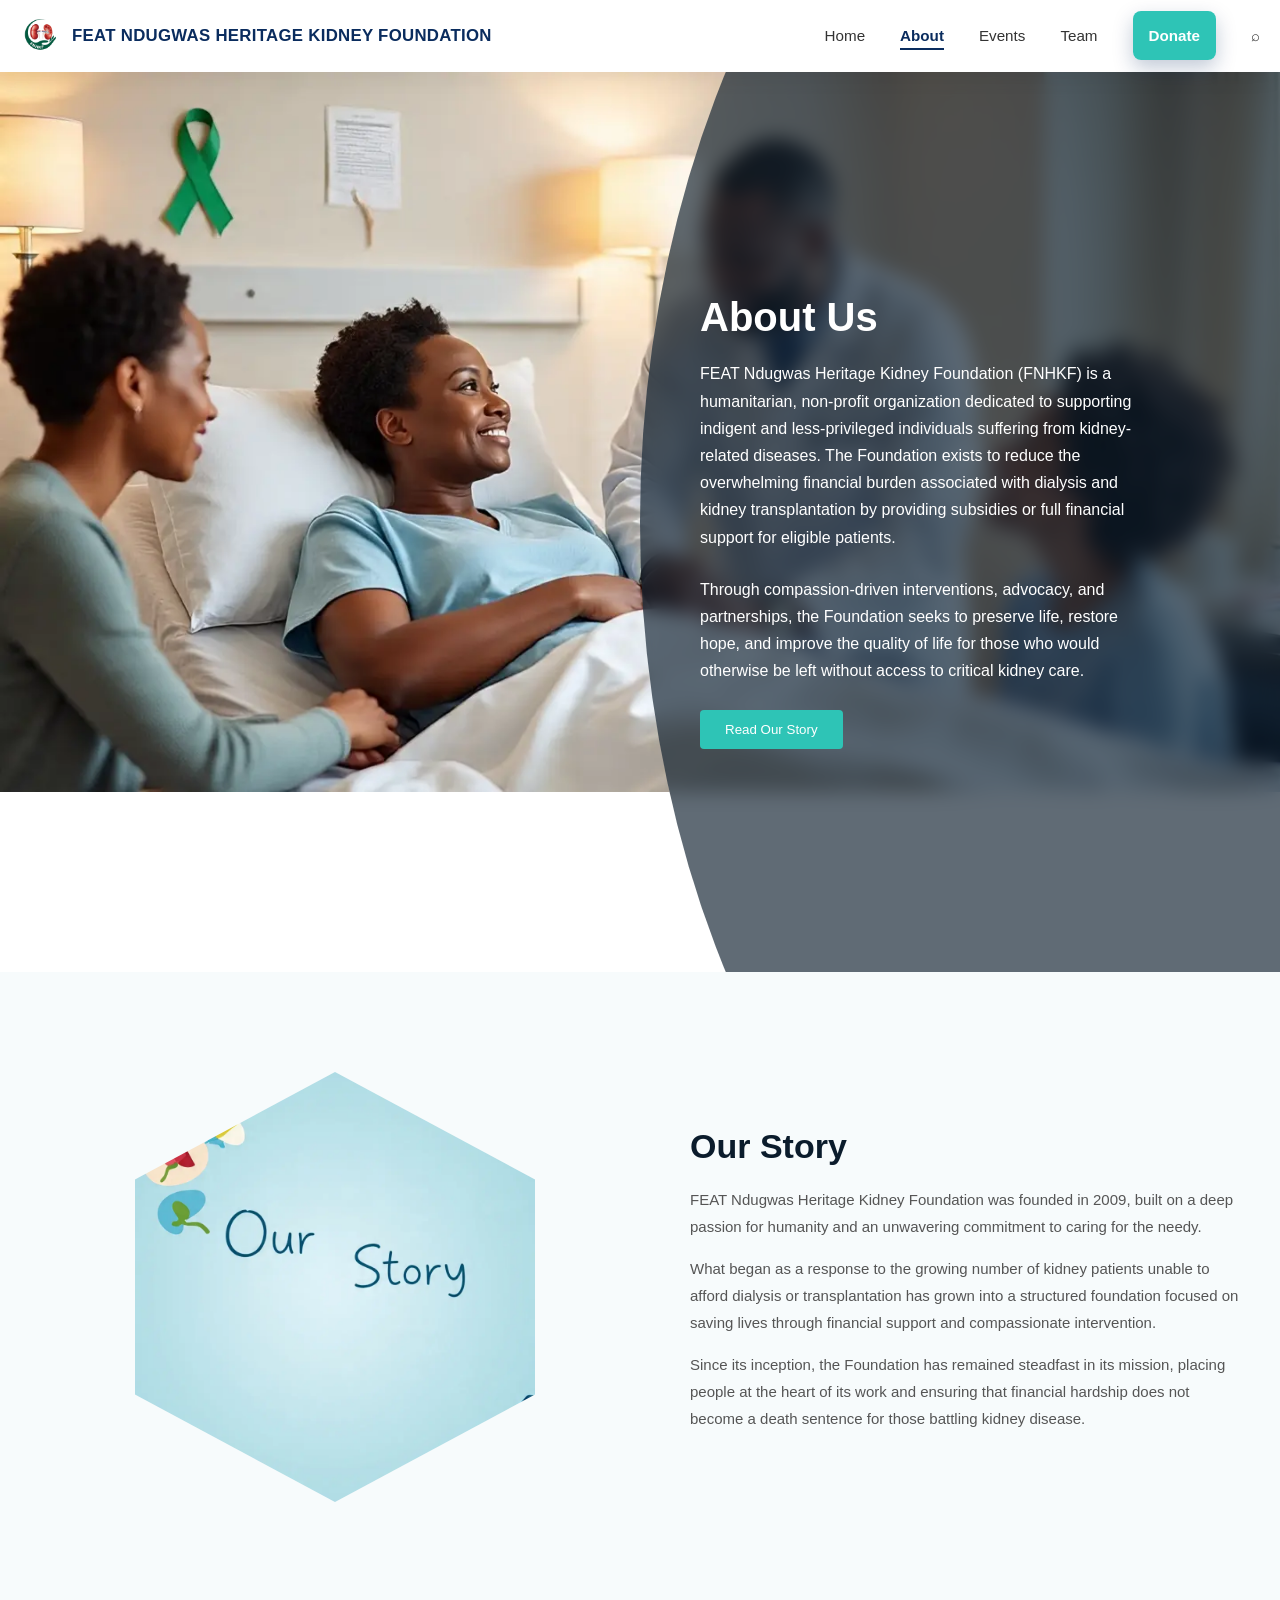
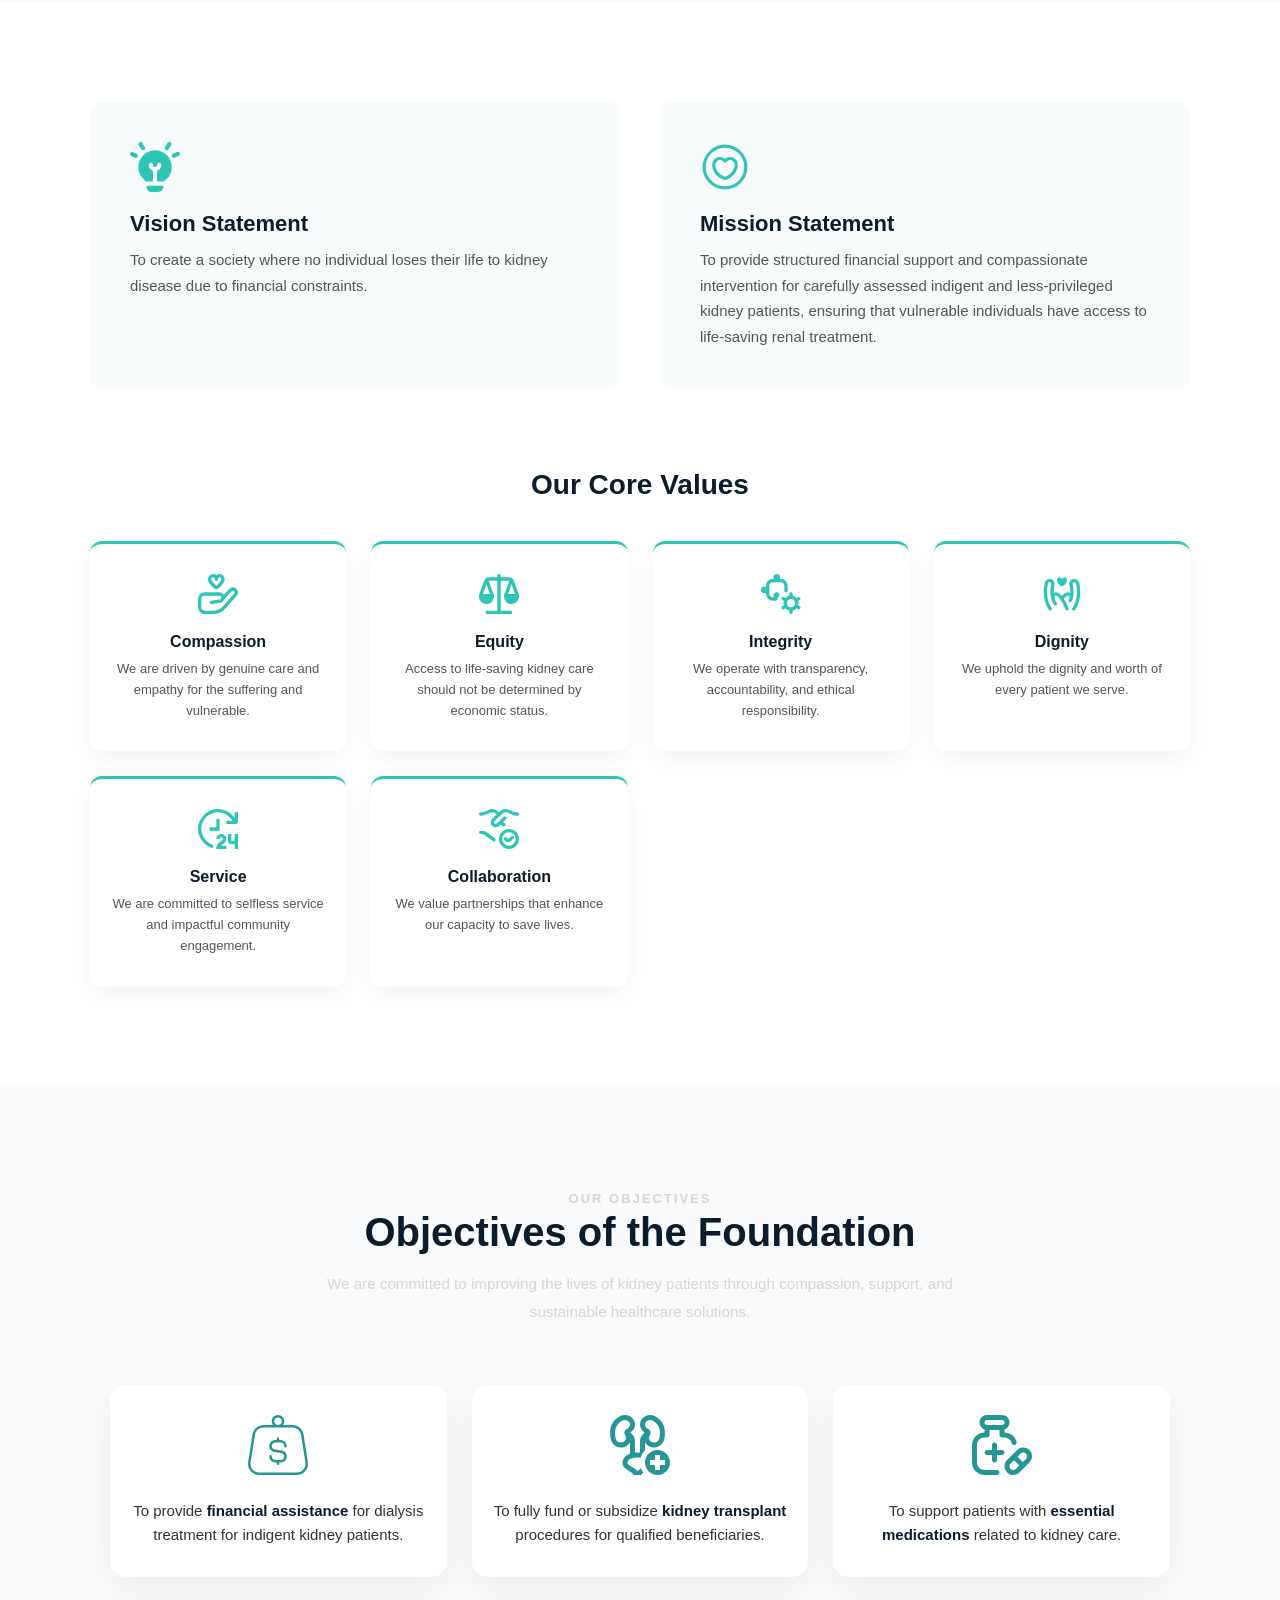
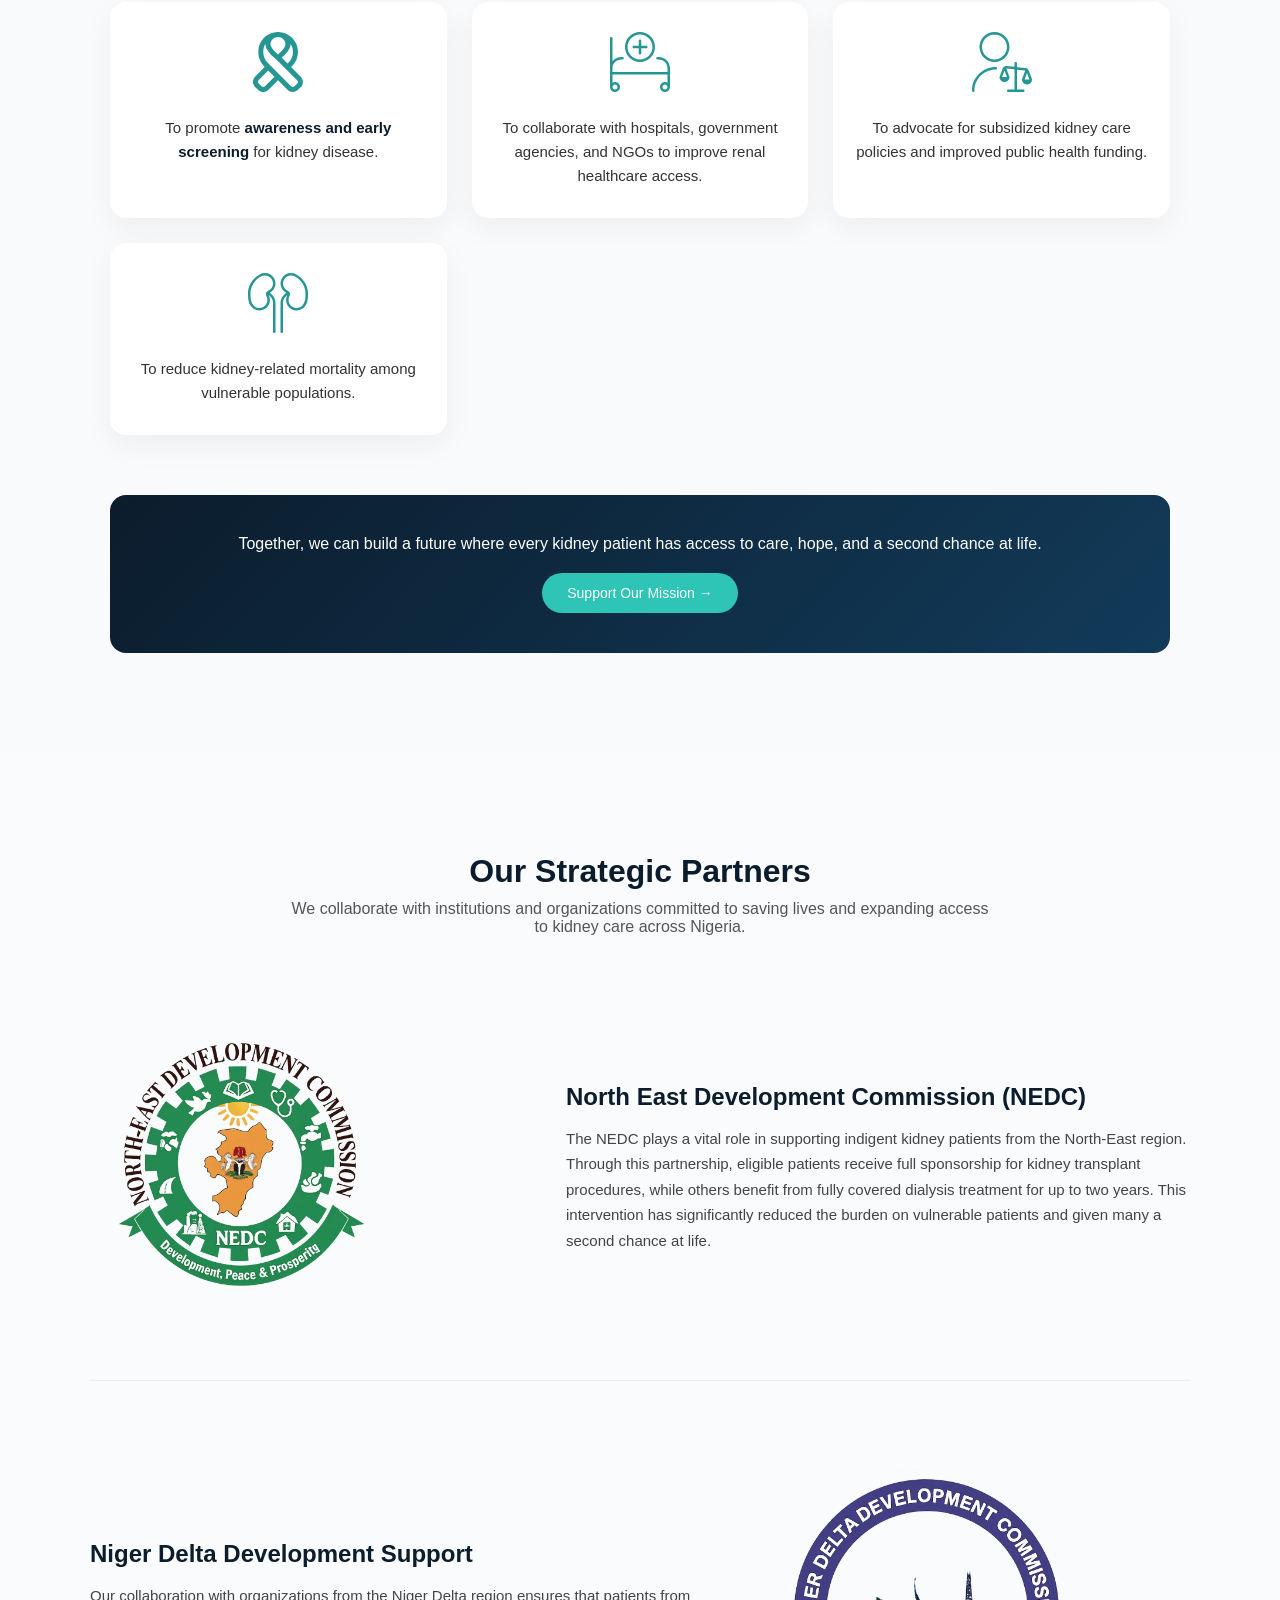
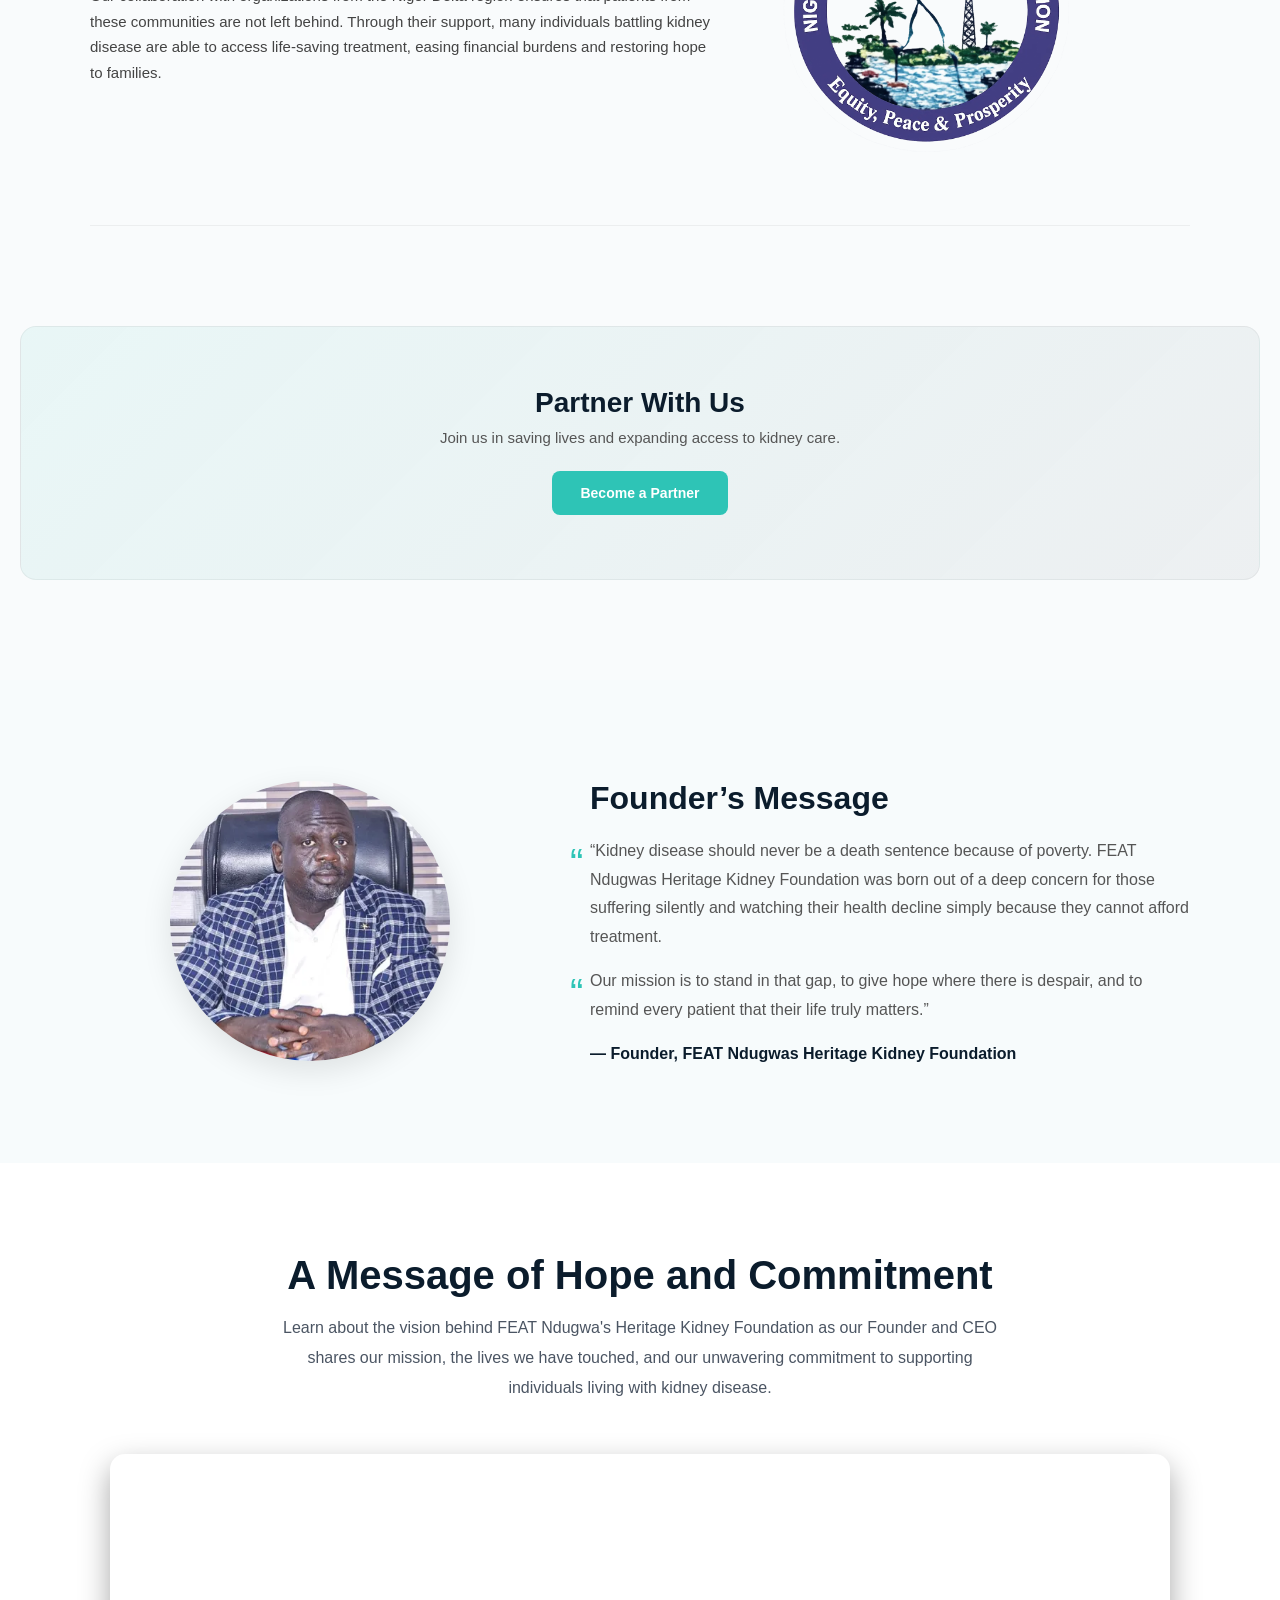
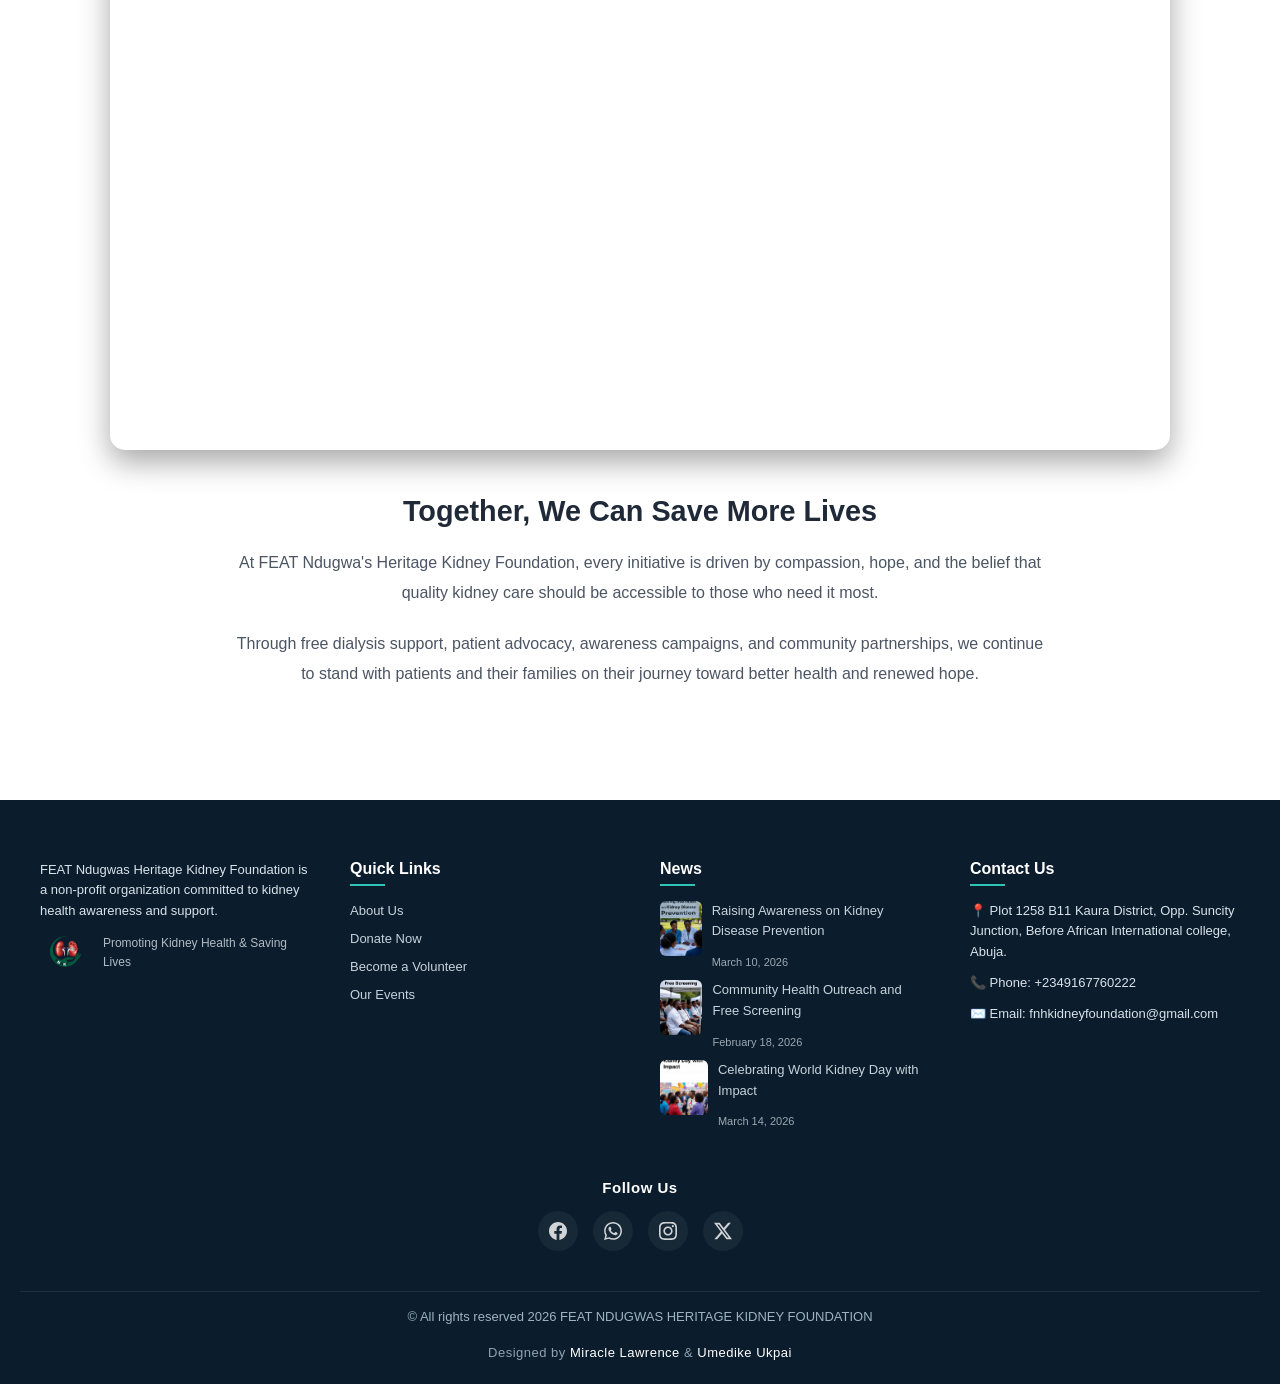
==== commit 4c26bbd7: "Added Videos to three pages" ====
--- a/about.html
+++ b/about.html
@@ -353,14 +353,14 @@
             </p>
           </div>
         </div>
-         <div class="partner-cta">
-        <h3>Partner With Us</h3>
-        <p>Join us in saving lives and expanding access to kidney care.</p>
-        <a href="events.html#partner-form" class="cta-btn">Become a Partner</a>
-      </div>
-      </section>
-
-     
+        <div class="partner-cta">
+          <h3>Partner With Us</h3>
+          <p>Join us in saving lives and expanding access to kidney care.</p>
+          <a href="events.html#partner-form" class="cta-btn"
+            >Become a Partner</a
+          >
+        </div>
+      </section>
 
       <section class="founder-section" id="founder-message">
         <div class="founder-container">
@@ -392,6 +392,60 @@
             <span class="founder-name">
               — Founder, FEAT Ndugwas Heritage Kidney Foundation
             </span>
+          </div>
+        </div>
+      </section>
+
+      <!-- CEO Message Section -->
+      <section class="ceo-message">
+        <div class="container">
+          <div class="section-header">
+            <h2>A Message of Hope and Commitment</h2>
+
+            <p>
+              Learn about the vision behind FEAT Ndugwa's Heritage Kidney
+              Foundation as our Founder and CEO shares our mission, the lives we
+              have touched, and our unwavering commitment to supporting
+              individuals living with kidney disease.
+            </p>
+          </div>
+
+          <div class="video-wrapper">
+            <iframe
+              width="560"
+              height="315"
+              src="https://www.youtube.com/embed/UKKAPvAemQs?si=k3lnF49m0pEUgc8d"
+              title="YouTube video player"
+              frameborder="0"
+              allow="
+                accelerometer;
+                autoplay;
+                clipboard-write;
+                encrypted-media;
+                gyroscope;
+                picture-in-picture;
+                web-share;
+              "
+              referrerpolicy="strict-origin-when-cross-origin"
+              allowfullscreen
+            ></iframe>
+          </div>
+
+          <div class="message-content">
+            <h3>Together, We Can Save More Lives</h3>
+
+            <p>
+              At FEAT Ndugwa's Heritage Kidney Foundation, every initiative is
+              driven by compassion, hope, and the belief that quality kidney
+              care should be accessible to those who need it most.
+            </p>
+
+            <p>
+              Through free dialysis support, patient advocacy, awareness
+              campaigns, and community partnerships, we continue to stand with
+              patients and their families on their journey toward better health
+              and renewed hope.
+            </p>
           </div>
         </div>
       </section>
--- a/css/main.css
+++ b/css/main.css
@@ -754,7 +754,279 @@
 
 
 
-
+.patient-story {
+    padding: 80px 20px;
+    background: transparent; /* or remove if your page already has a dark background */
+}
+
+.patient-story .container {
+    max-width: 1100px;
+    margin: 0 auto;
+}
+
+.section-header {
+    text-align: center;
+    margin-bottom: 50px;
+}
+
+.section-tag {
+    display: inline-flex;
+    align-items: center;
+    gap: 8px;
+    background: rgba(59, 130, 246, 0.15);
+    color: #60a5fa;
+    border: 1px solid rgba(96, 165, 250, 0.4);
+    padding: 10px 22px;
+    border-radius: 50px;
+    font-size: 0.9rem;
+    font-weight: 700;
+    letter-spacing: 1px;
+    text-transform: uppercase;
+    margin-bottom: 18px;
+    
+}
+
+.section-header h3 {
+    font-size: 2.3rem;
+    color: #ffffff;
+    margin-bottom: 15px;
+}
+
+.section-header p {
+    max-width: 700px;
+    margin: 0 auto;
+    color: #d6d6d6;
+    line-height: 1.8;
+}
+
+.video-wrapper {
+    position: relative;
+    width: 100%;
+    aspect-ratio: 16 / 9;
+    overflow: hidden;
+    border-radius: 15px;
+    box-shadow: 0 12px 30px rgba(0, 0, 0, 0.35);
+    margin-bottom: 45px;
+}
+
+.video-wrapper iframe {
+    width: 100%;
+    height: 100%;
+    border: none;
+}
+
+.story-content {
+    text-align: center;
+    max-width: 800px;
+    margin: auto;
+}
+
+.story-content h3 {
+    font-size: 1.8rem;
+    margin-bottom: 20px;
+    color: #ffffff;
+}
+
+.story-content p {
+    color: #d6d6d6;
+    line-height: 1.9;
+    margin-bottom: 20px;
+}
+
+.support-btn {
+    display: inline-block;
+    margin-top: 15px;
+    padding: 14px 32px;
+    background: #e63946;
+    color: #ffffff;
+    text-decoration: none;
+    border-radius: 50px;
+    font-weight: 600;
+    transition: all 0.3s ease;
+}
+
+.support-btn:hover {
+    background: #ff4d5a;
+    transform: translateY(-3px);
+    box-shadow: 0 8px 20px rgba(230, 57, 70, 0.35);
+}
+
+@media (max-width: 768px) {
+    .patient-story {
+        padding: 60px 15px;
+    }
+
+    .section-header h2 {
+        font-size: 1.9rem;
+    }
+
+    .story-content h3 {
+        font-size: 1.5rem;
+    }
+
+    .section-header p,
+    .story-content p {
+        font-size: 0.95rem;
+    }
+}
+
+
+.ceo-message {
+    padding: 90px 20px;
+    background: #ffffff;
+}
+
+.ceo-message .container {
+    max-width: 1100px;
+    margin: auto;
+}
+
+.ceo-tag {
+    display: inline-block;
+    padding: 10px 22px;
+    background: rgba(37, 99, 235, 0.1);
+    border: 1px solid rgba(37, 99, 235, 0.2);
+    color: #2563eb;
+    border-radius: 50px;
+    font-size: 0.9rem;
+    font-weight: 700;
+    text-transform: uppercase;
+    letter-spacing: 1px;
+    margin-bottom: 18px;
+}
+
+.ceo-message .section-header {
+    text-align: center;
+    margin-bottom: 50px;
+}
+
+.ceo-message h2 {
+    color: #1f2937;
+    font-size: 2.5rem;
+    margin-bottom: 18px;
+}
+
+.ceo-message .section-header p {
+    color: #4b5563;
+    max-width: 720px;
+    margin: auto;
+    line-height: 1.9;
+}
+
+.message-content {
+    max-width: 820px;
+    margin: 45px auto 0;
+    text-align: center;
+}
+
+.message-content h3 {
+    color: #1f2937;
+    font-size: 1.8rem;
+    margin-bottom: 20px;
+}
+
+.message-content p {
+    color: #4b5563;
+    line-height: 1.9;
+    margin-bottom: 20px;
+}
+
+.learn-btn {
+    display: inline-block;
+    margin-top: 15px;
+    padding: 14px 34px;
+    background: #2563eb;
+    color: #ffffff;
+    text-decoration: none;
+    border-radius: 40px;
+    font-weight: 600;
+    transition: all 0.3s ease;
+}
+
+.learn-btn:hover {
+    background: #1d4ed8;
+    transform: translateY(-3px);
+    box-shadow: 0 10px 25px rgba(37, 99, 235, 0.25);
+}
+
+
+.community-outreach {
+    padding: 90px 20px;
+    background: #0f172a;
+}
+
+.community-outreach .container {
+    max-width: 1100px;
+    margin: auto;
+}
+
+.outreach-tag {
+    display: inline-block;
+    padding: 10px 22px;
+    background: rgba(16, 185, 129, 0.15);
+    color: #34d399;
+    border: 1px solid rgba(52, 211, 153, 0.35);
+    border-radius: 50px;
+    text-transform: uppercase;
+    letter-spacing: 1px;
+    font-size: 0.9rem;
+    font-weight: 700;
+    margin-bottom: 18px;
+}
+
+.community-outreach .section-header {
+    text-align: center;
+    margin-bottom: 50px;
+}
+
+.community-outreach h2 {
+    color: #ffffff;
+    font-size: 2.5rem;
+    margin-bottom: 18px;
+}
+
+.community-outreach .section-header p {
+    color: #d1d5db;
+    max-width: 750px;
+    margin: auto;
+    line-height: 1.9;
+}
+
+.outreach-content {
+    max-width: 850px;
+    margin: 45px auto 0;
+    text-align: center;
+}
+
+.outreach-content h3 {
+    color: #ffffff;
+    font-size: 1.8rem;
+    margin-bottom: 20px;
+}
+
+.outreach-content p {
+    color: #d1d5db;
+    line-height: 1.9;
+    margin-bottom: 20px;
+}
+
+.outreach-btn {
+    display: inline-block;
+    margin-top: 15px;
+    padding: 14px 34px;
+    background: #10b981;
+    color: #ffffff;
+    text-decoration: none;
+    border-radius: 40px;
+    font-weight: 600;
+    transition: all 0.3s ease;
+}
+
+.outreach-btn:hover {
+    background: #059669;
+    transform: translateY(-3px);
+    box-shadow: 0 10px 25px rgba(16, 185, 129, 0.3);
+}
 
 
 
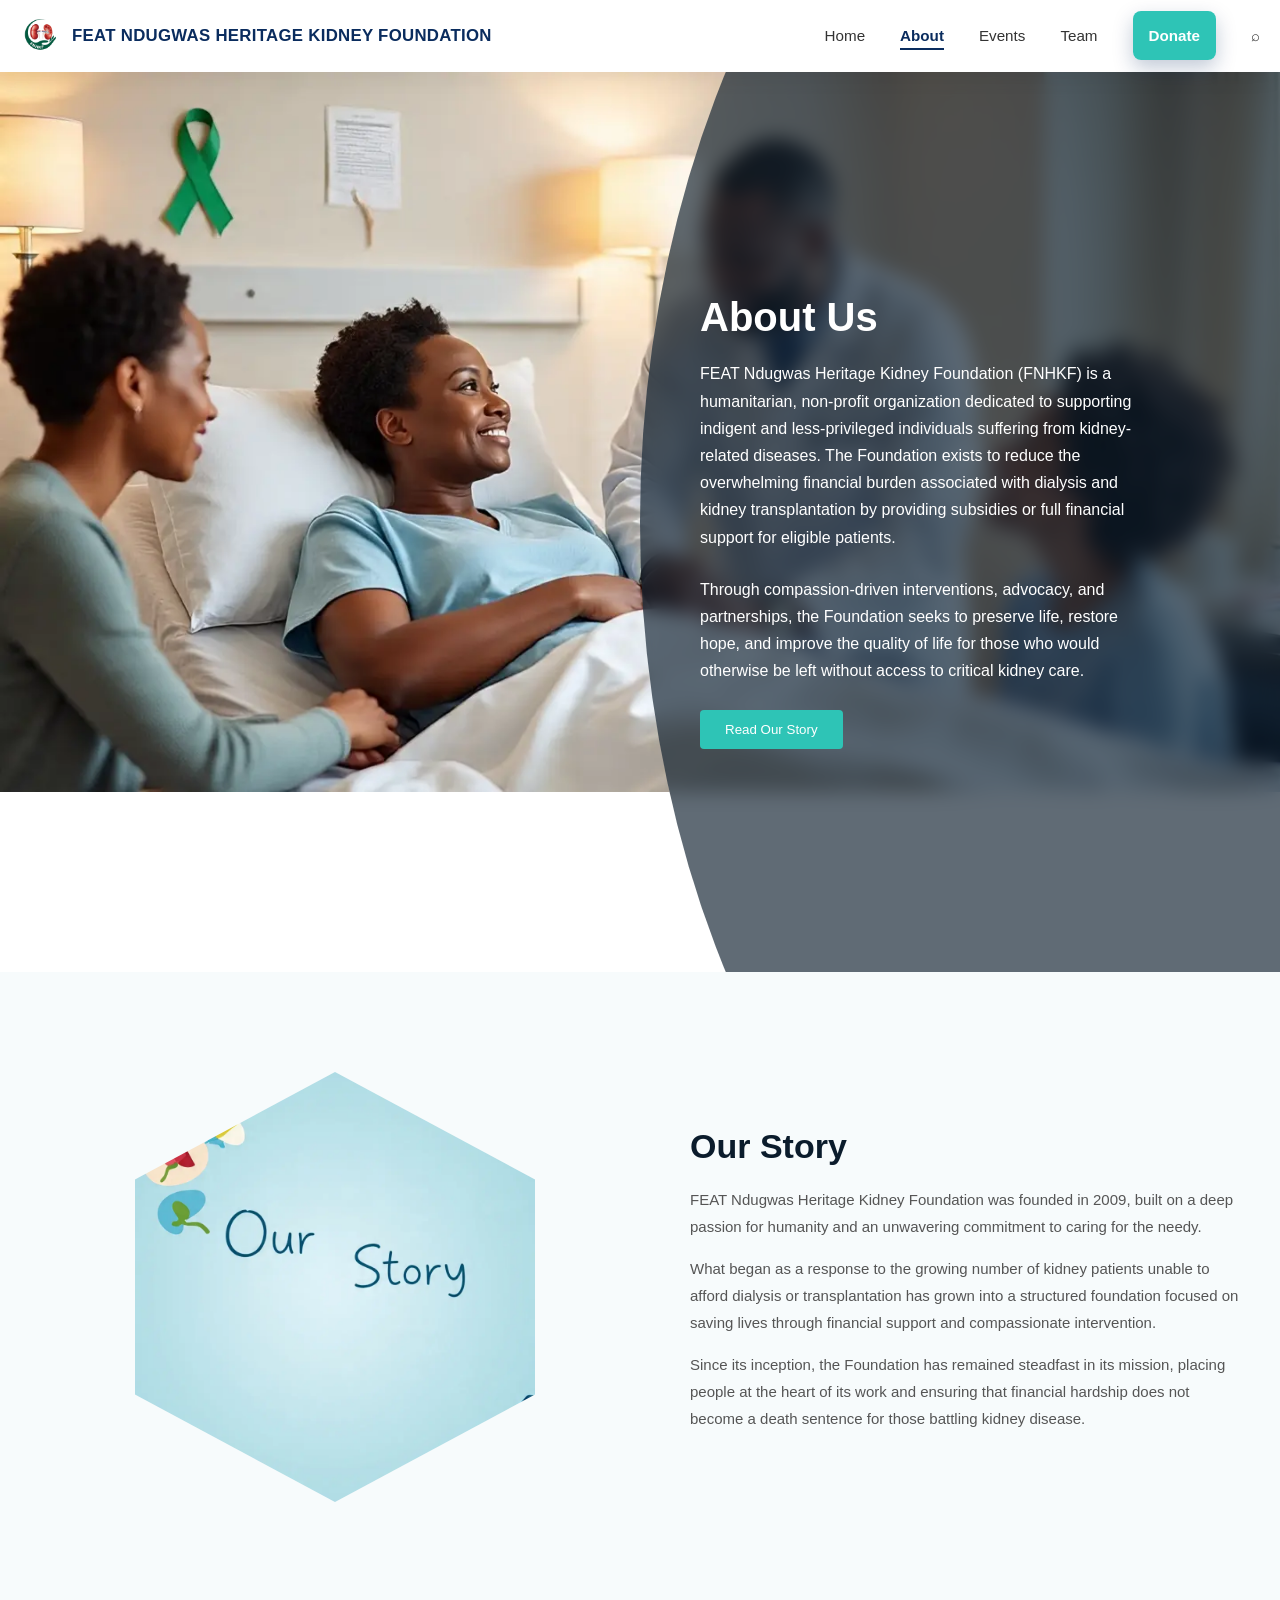
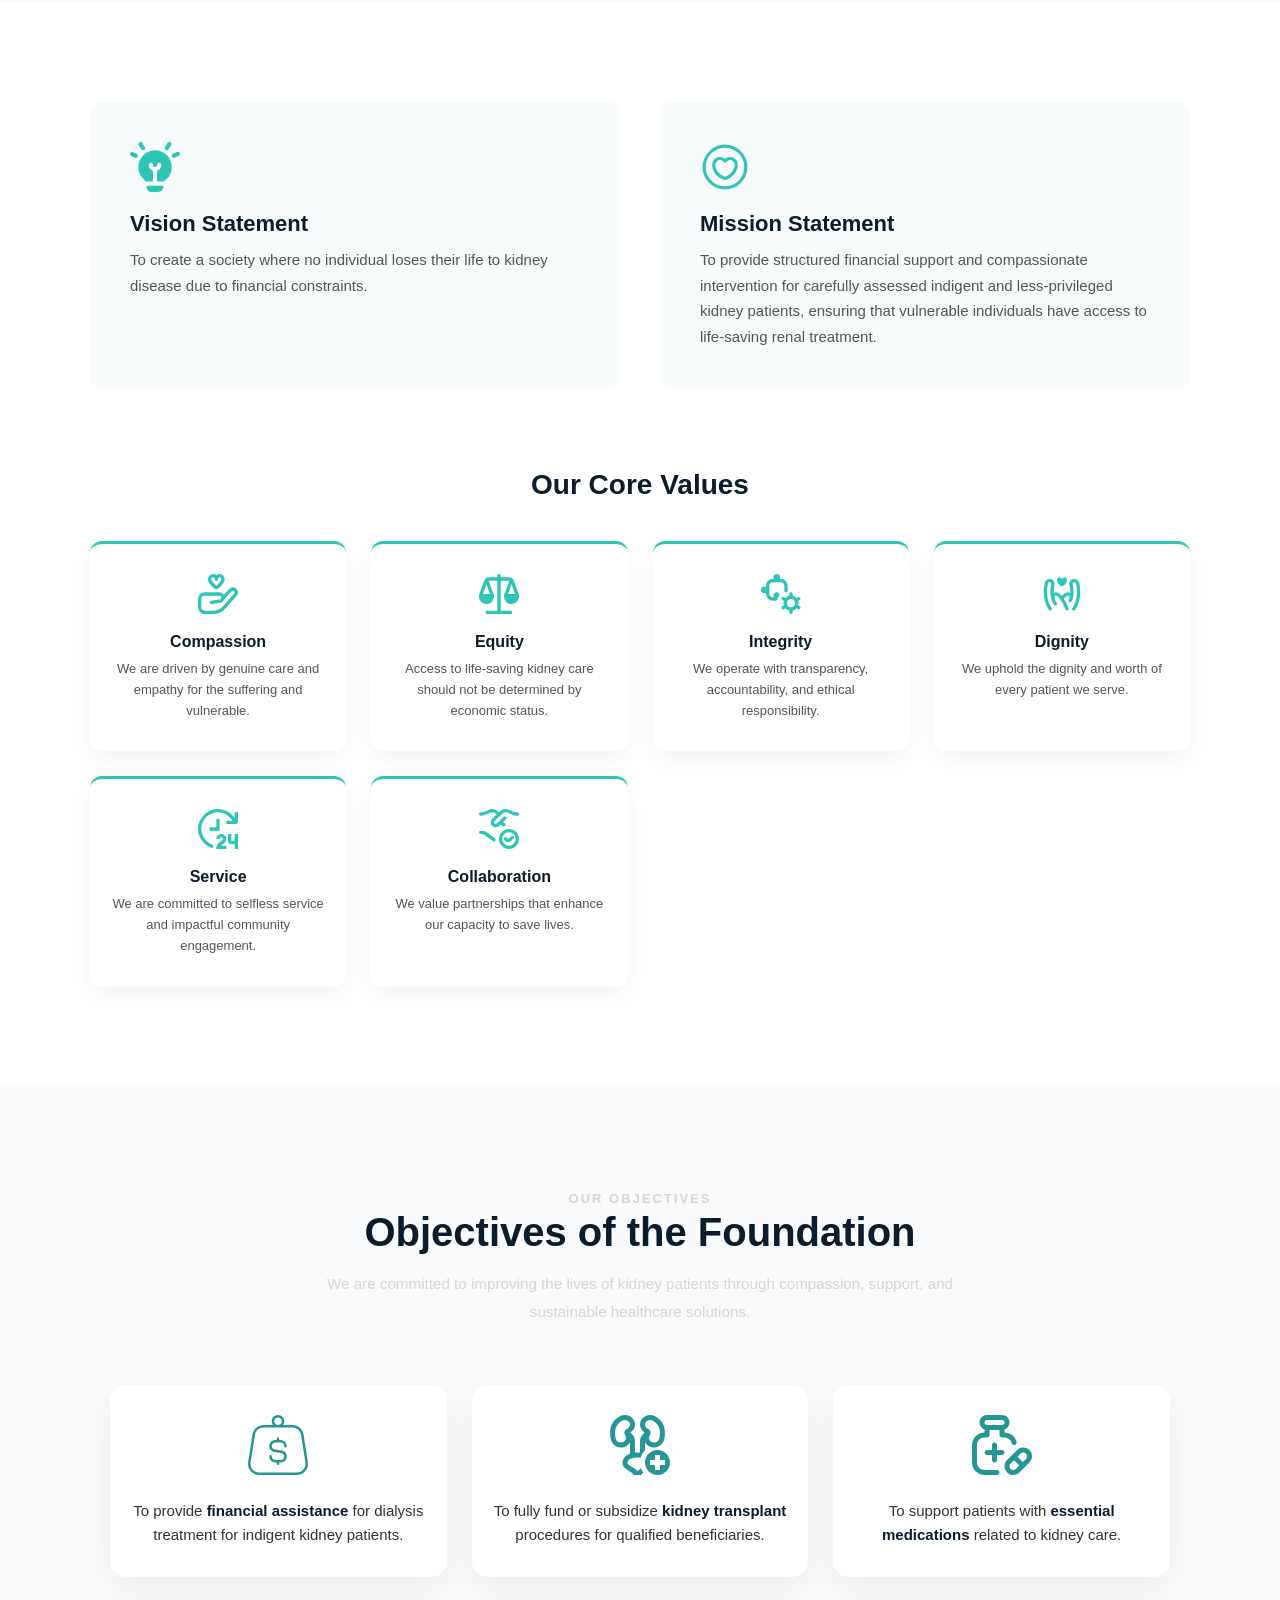
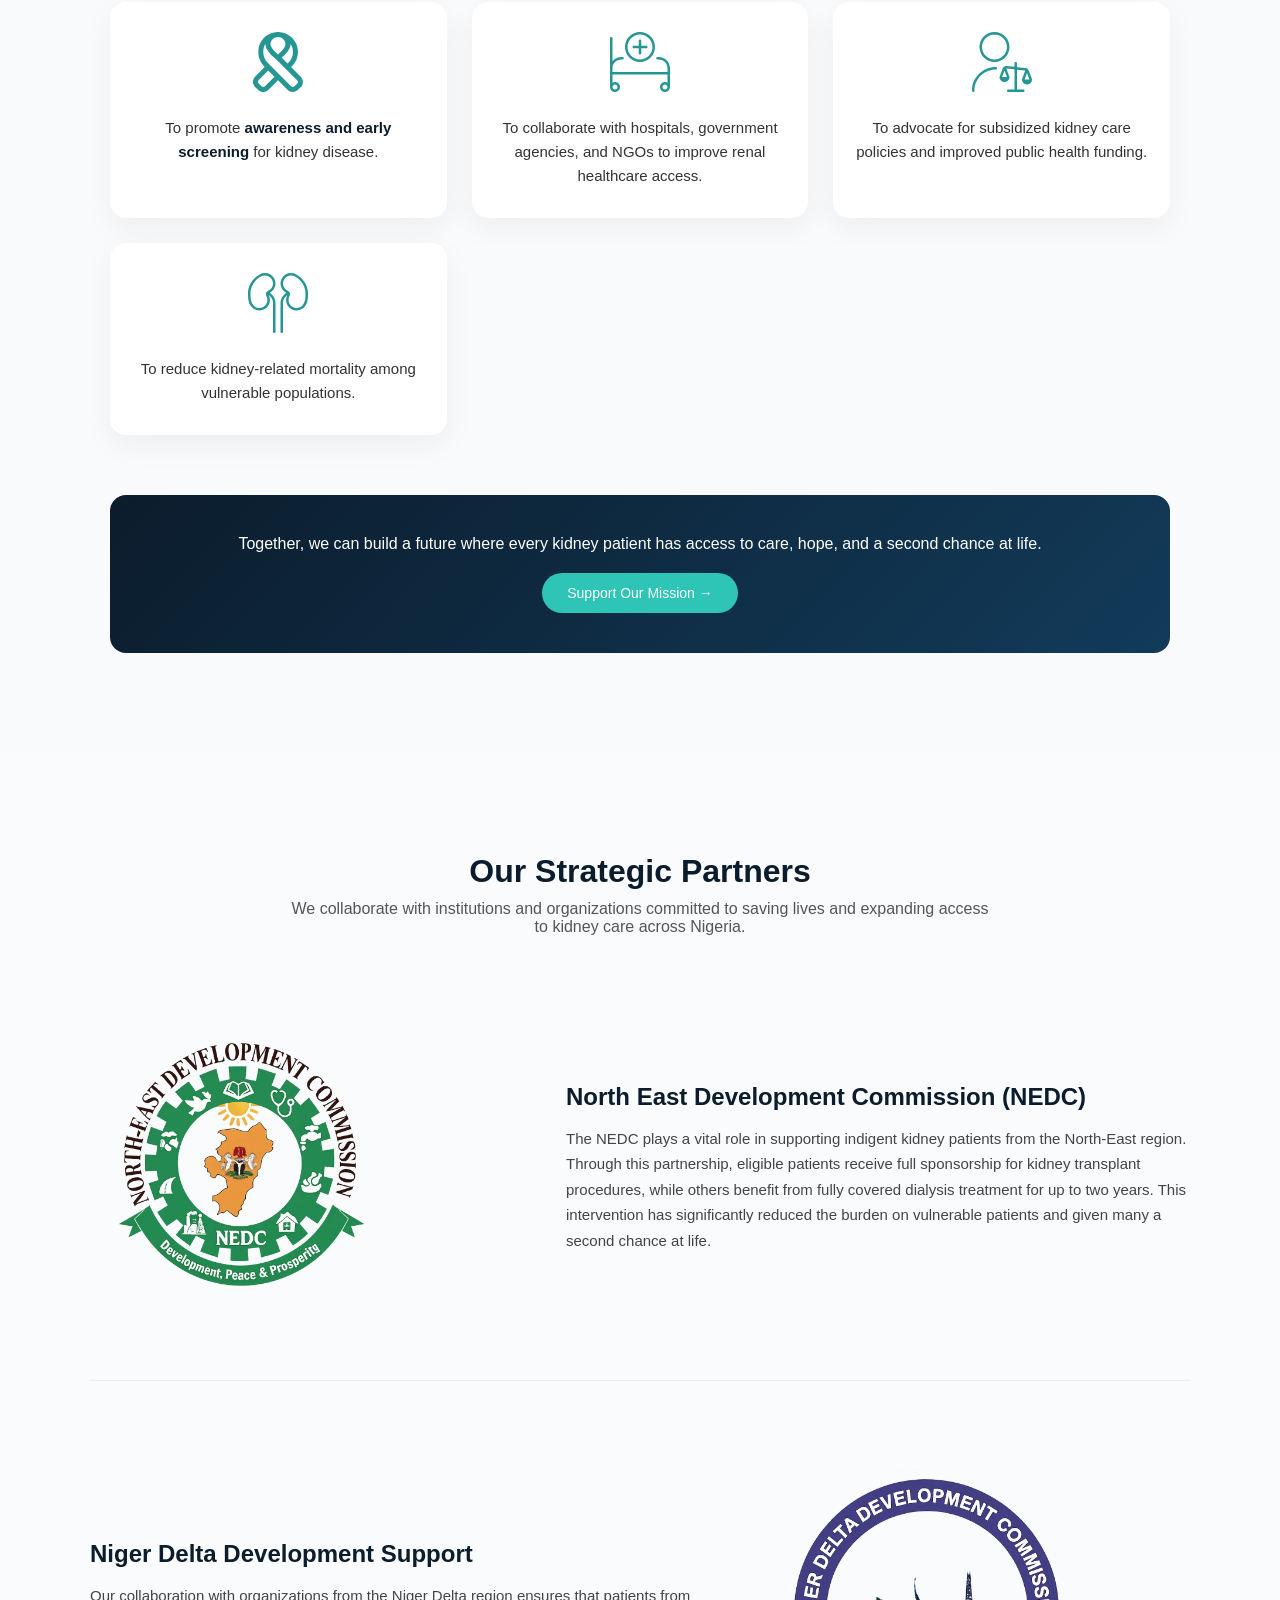
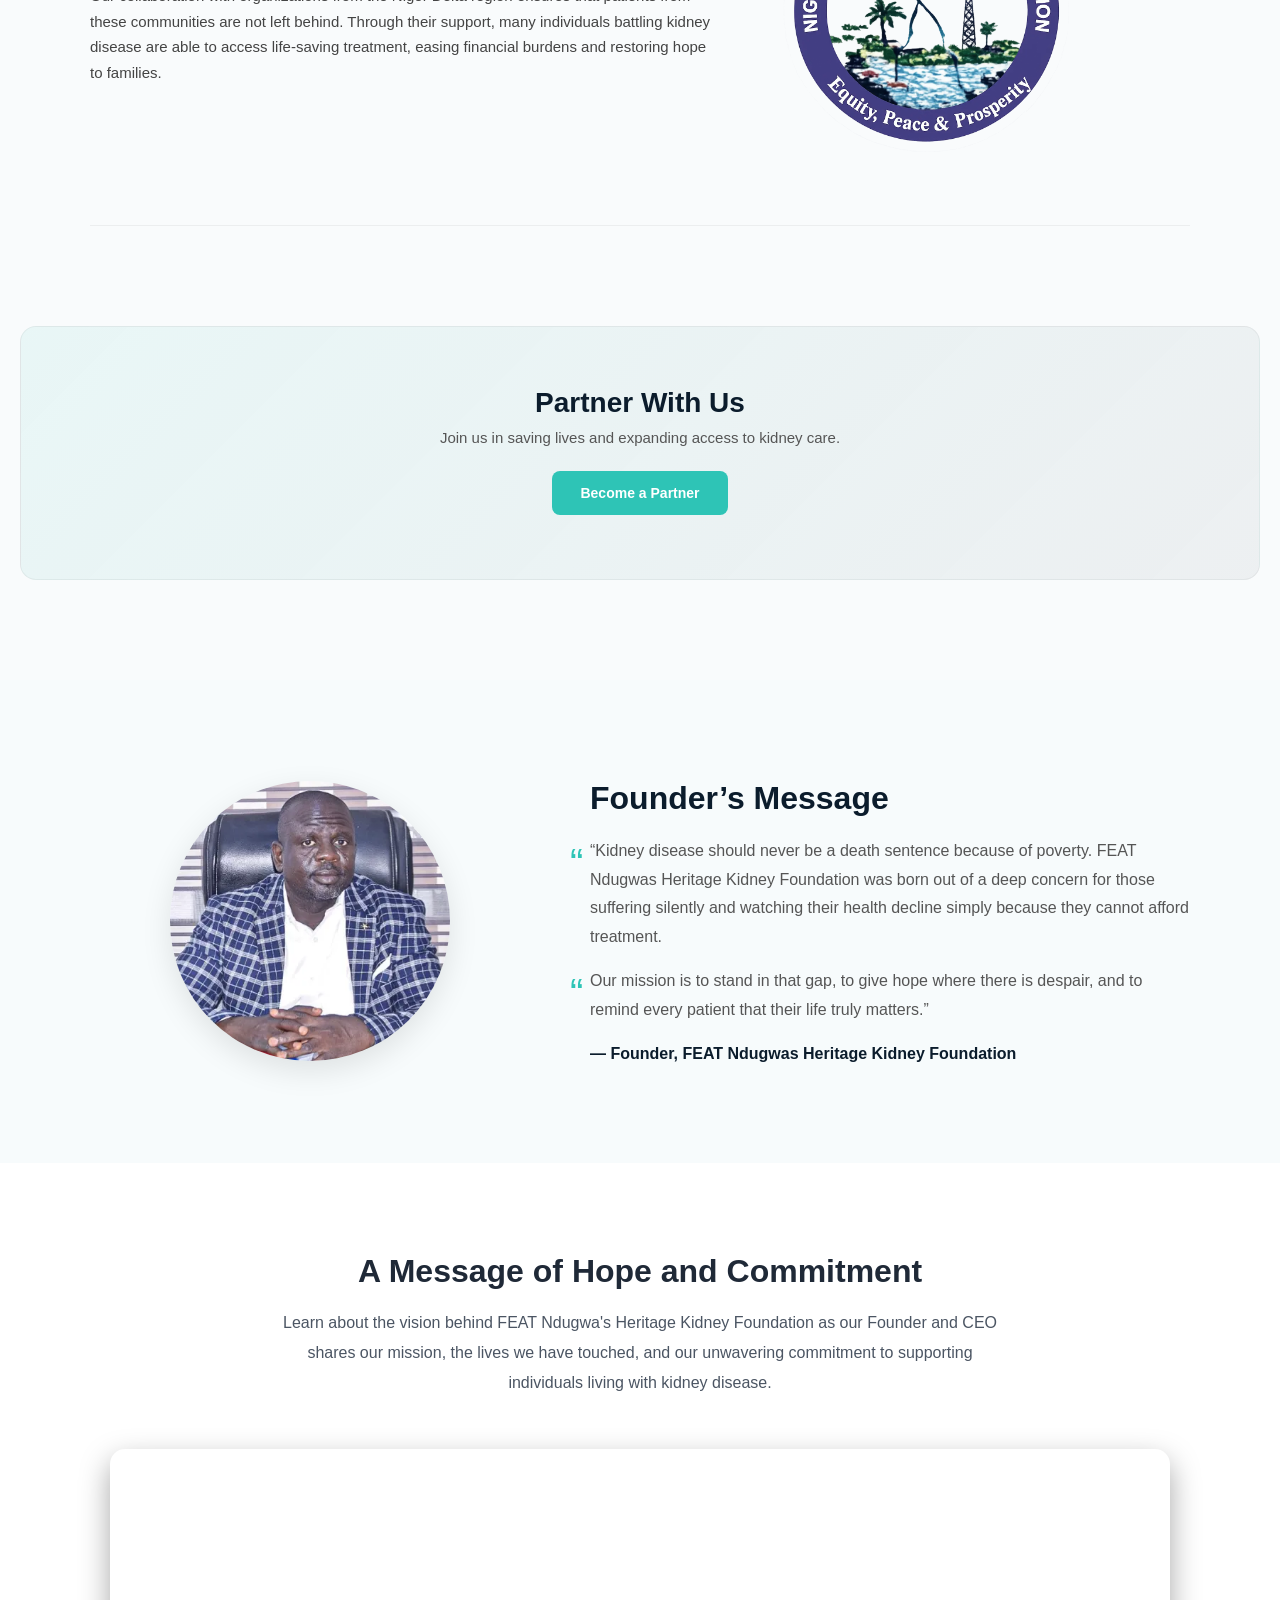
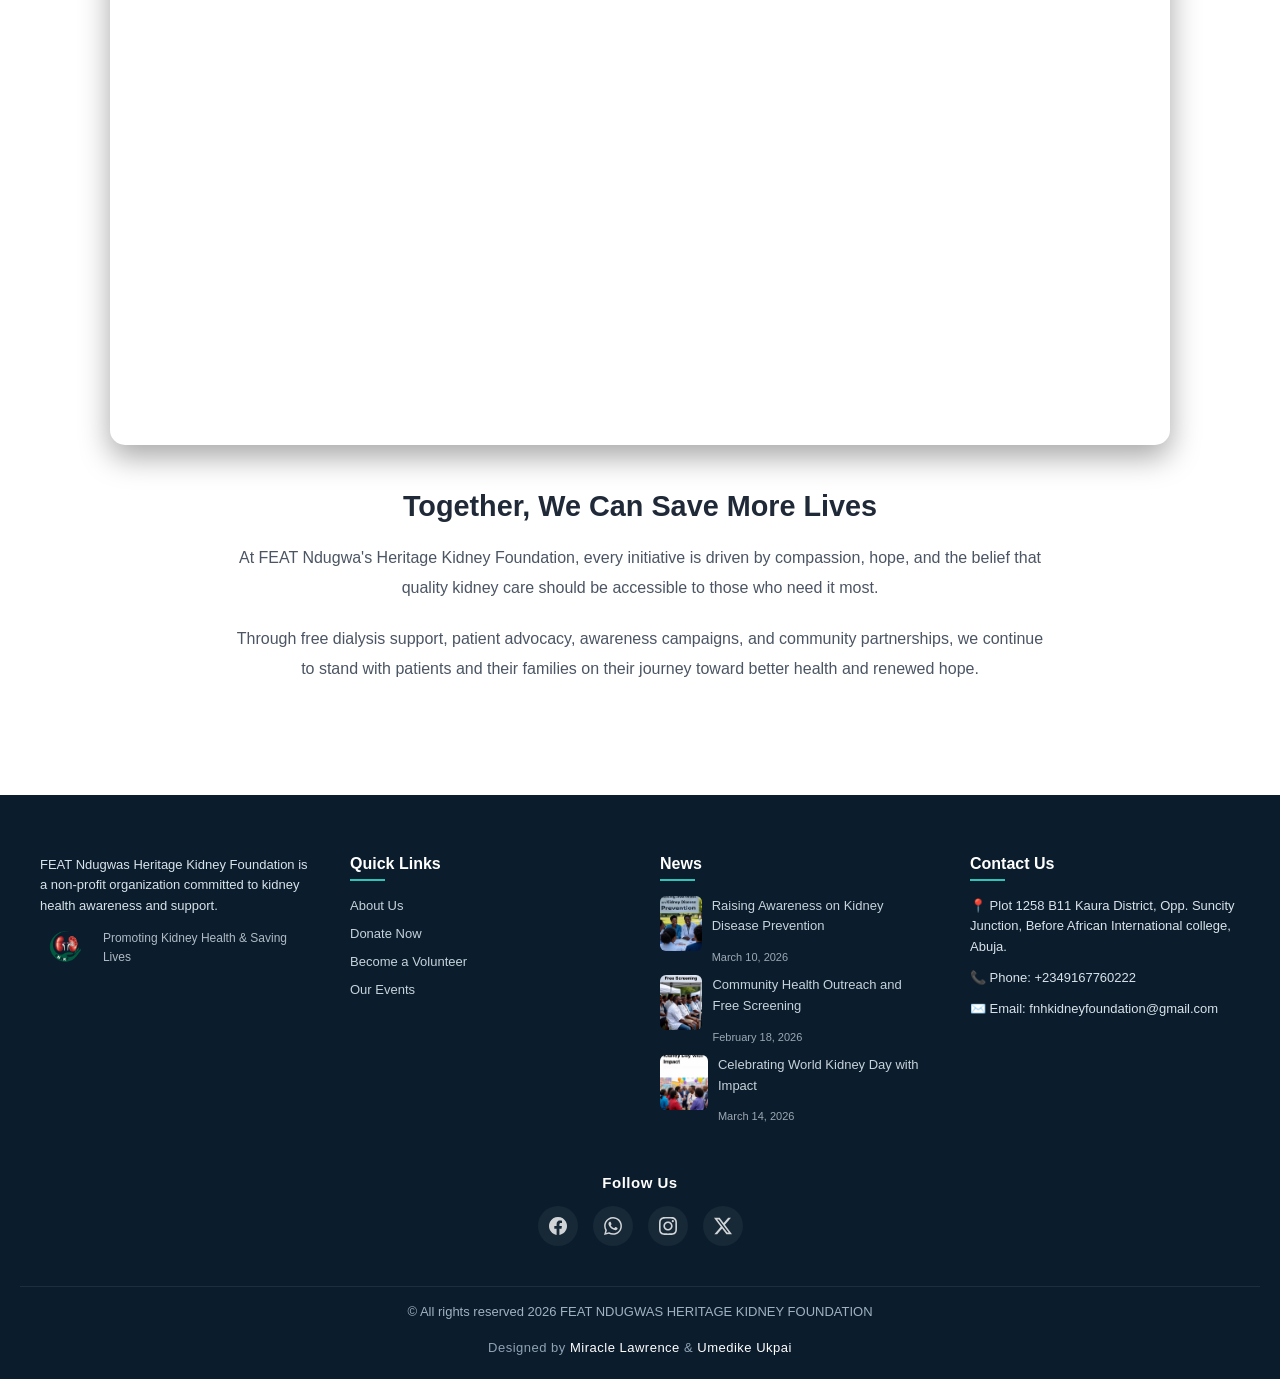
==== commit 2b7b3956: "Adjusted some font sizes" ====
--- a/about.html
+++ b/about.html
@@ -400,7 +400,7 @@
       <section class="ceo-message">
         <div class="container">
           <div class="section-header">
-            <h2>A Message of Hope and Commitment</h2>
+            <h3>A Message of Hope and Commitment</h3>
 
             <p>
               Learn about the vision behind FEAT Ndugwa's Heritage Kidney
--- a/css/main.css
+++ b/css/main.css
@@ -787,7 +787,7 @@
 }
 
 .section-header h3 {
-    font-size: 2.3rem;
+    font-size: 2rem;
     color: #ffffff;
     margin-bottom: 15px;
 }
@@ -822,7 +822,7 @@
 }
 
 .story-content h3 {
-    font-size: 1.8rem;
+    font-size: 1.4rem;
     margin-bottom: 20px;
     color: #ffffff;
 }
@@ -857,11 +857,11 @@
     }
 
     .section-header h2 {
-        font-size: 1.9rem;
+        font-size: 1.5rem;
     }
 
     .story-content h3 {
-        font-size: 1.5rem;
+        font-size: 1.4rem;
     }
 
     .section-header p,
@@ -900,9 +900,9 @@
     margin-bottom: 50px;
 }
 
-.ceo-message h2 {
+.ceo-message h3 {
     color: #1f2937;
-    font-size: 2.5rem;
+    font-size: 2rem;
     margin-bottom: 18px;
 }
 
@@ -979,9 +979,9 @@
     margin-bottom: 50px;
 }
 
-.community-outreach h2 {
+.community-outreach h3 {
     color: #ffffff;
-    font-size: 2.5rem;
+    font-size: 2rem;
     margin-bottom: 18px;
 }
 
